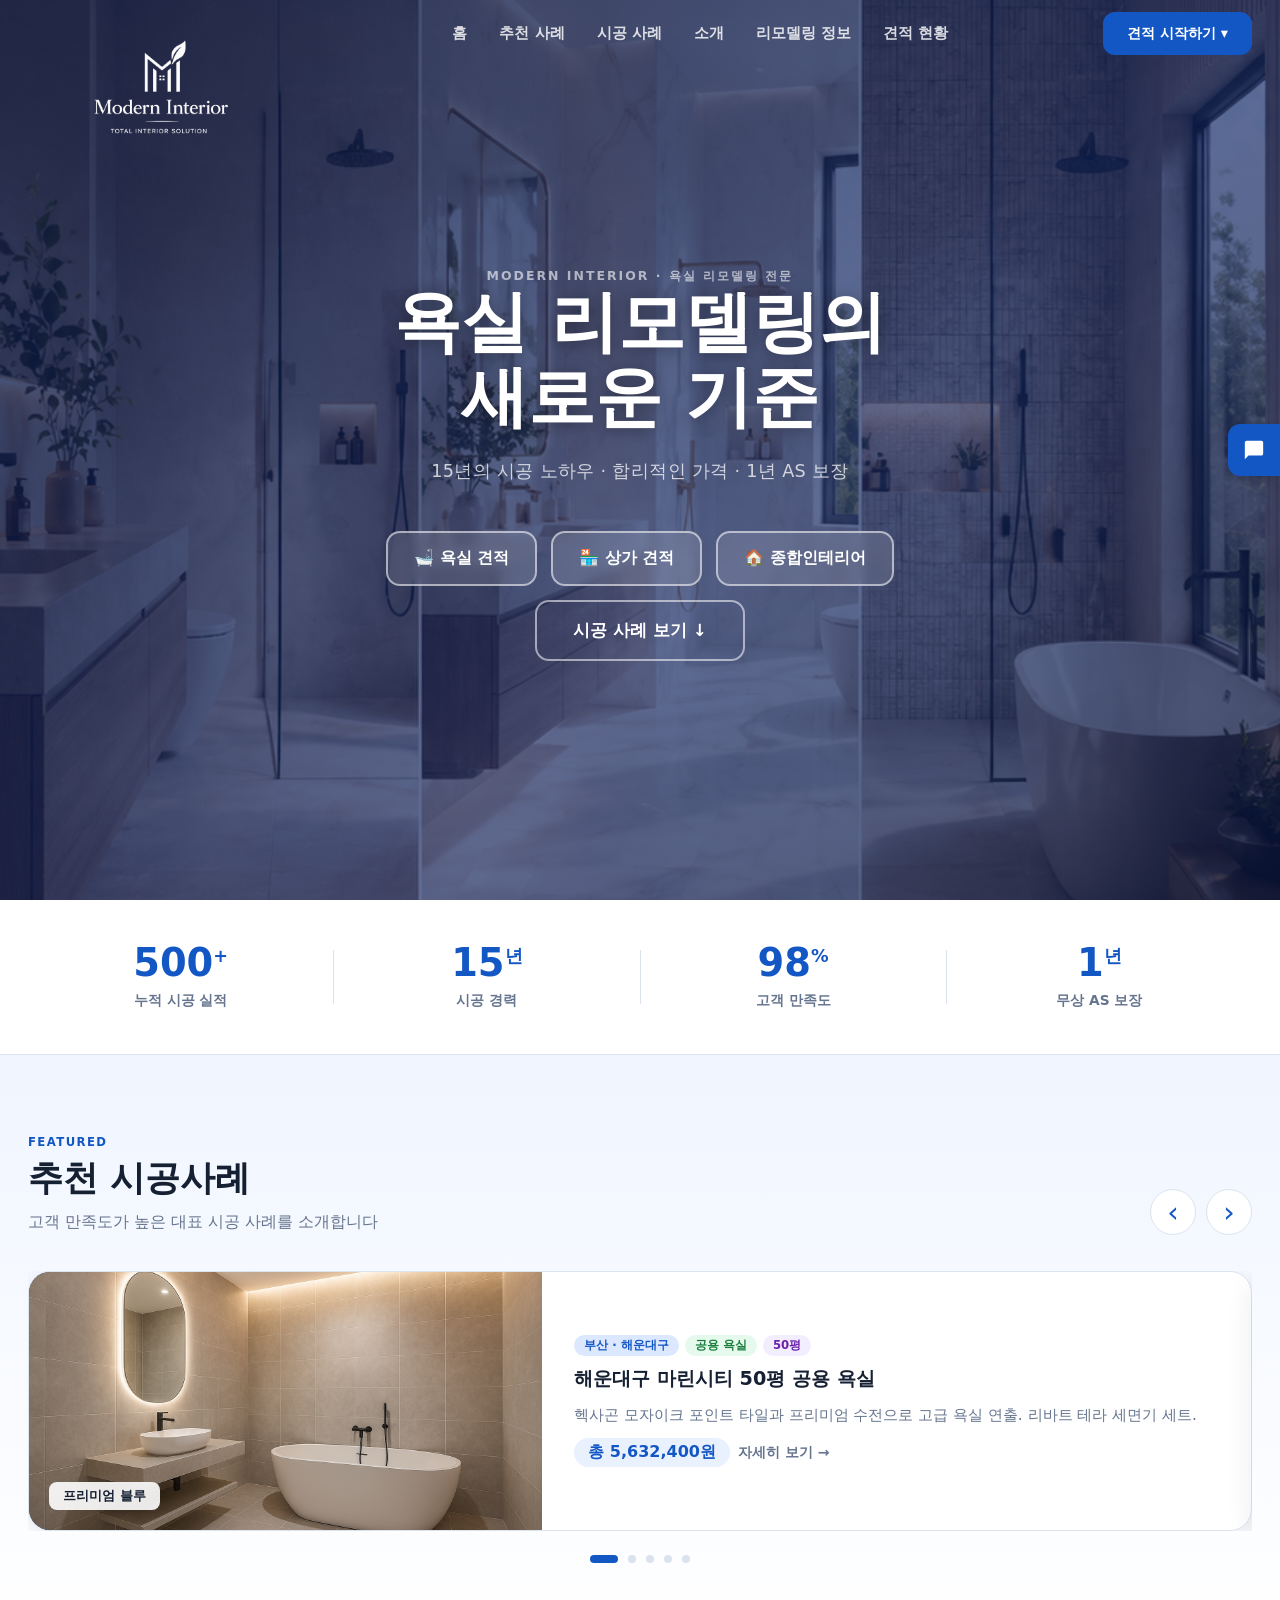
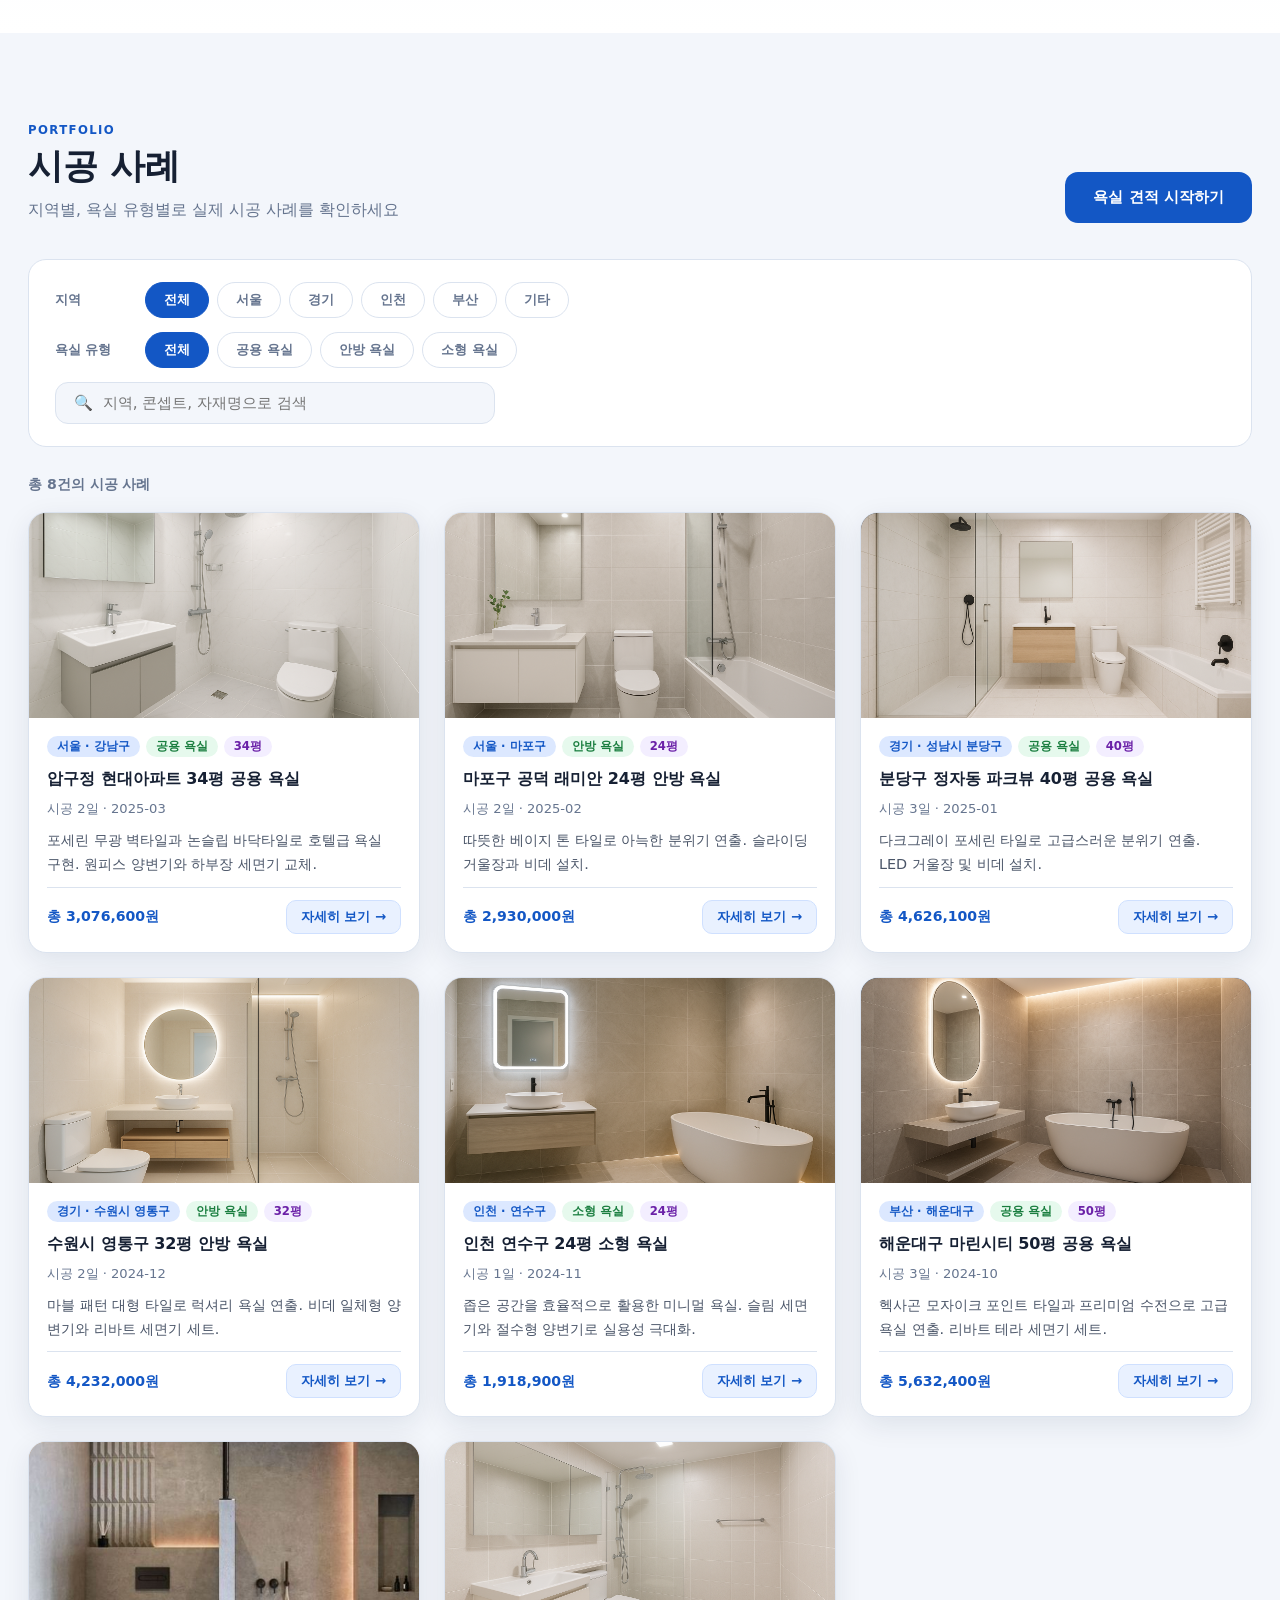
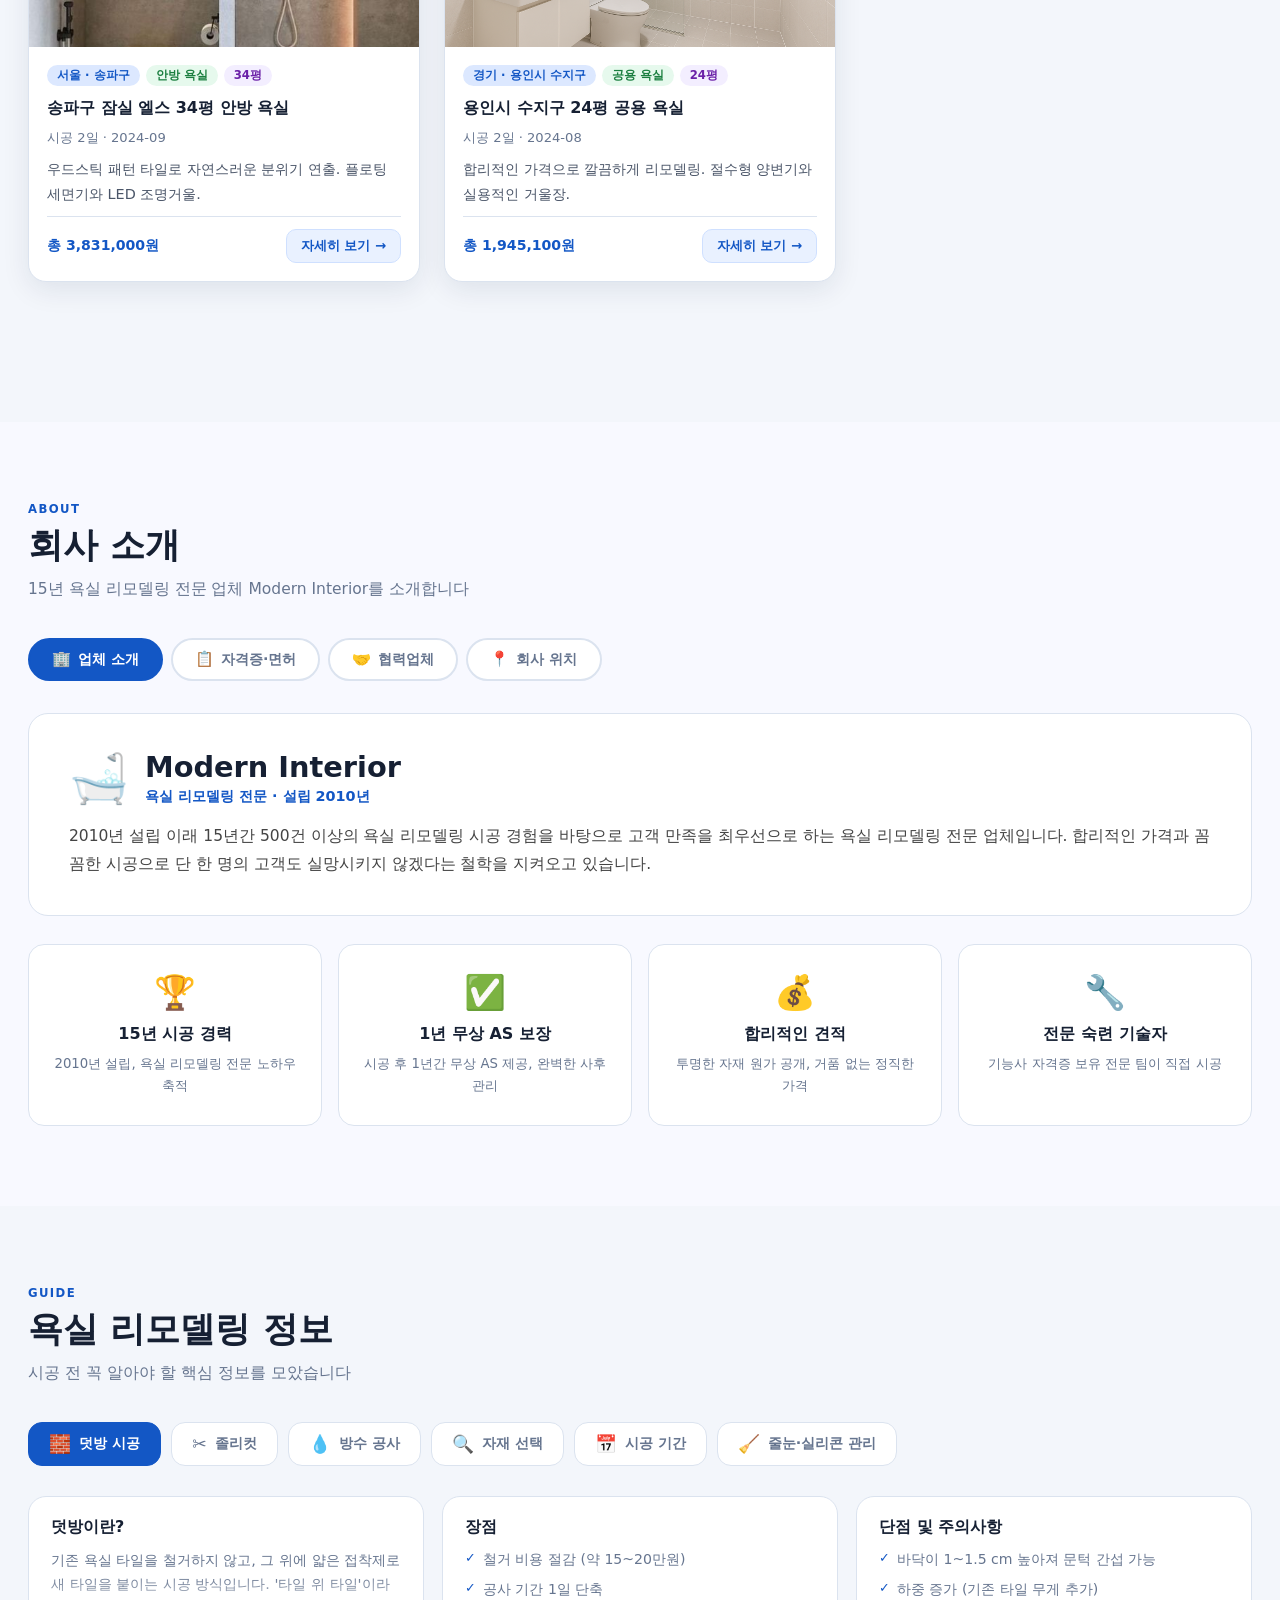
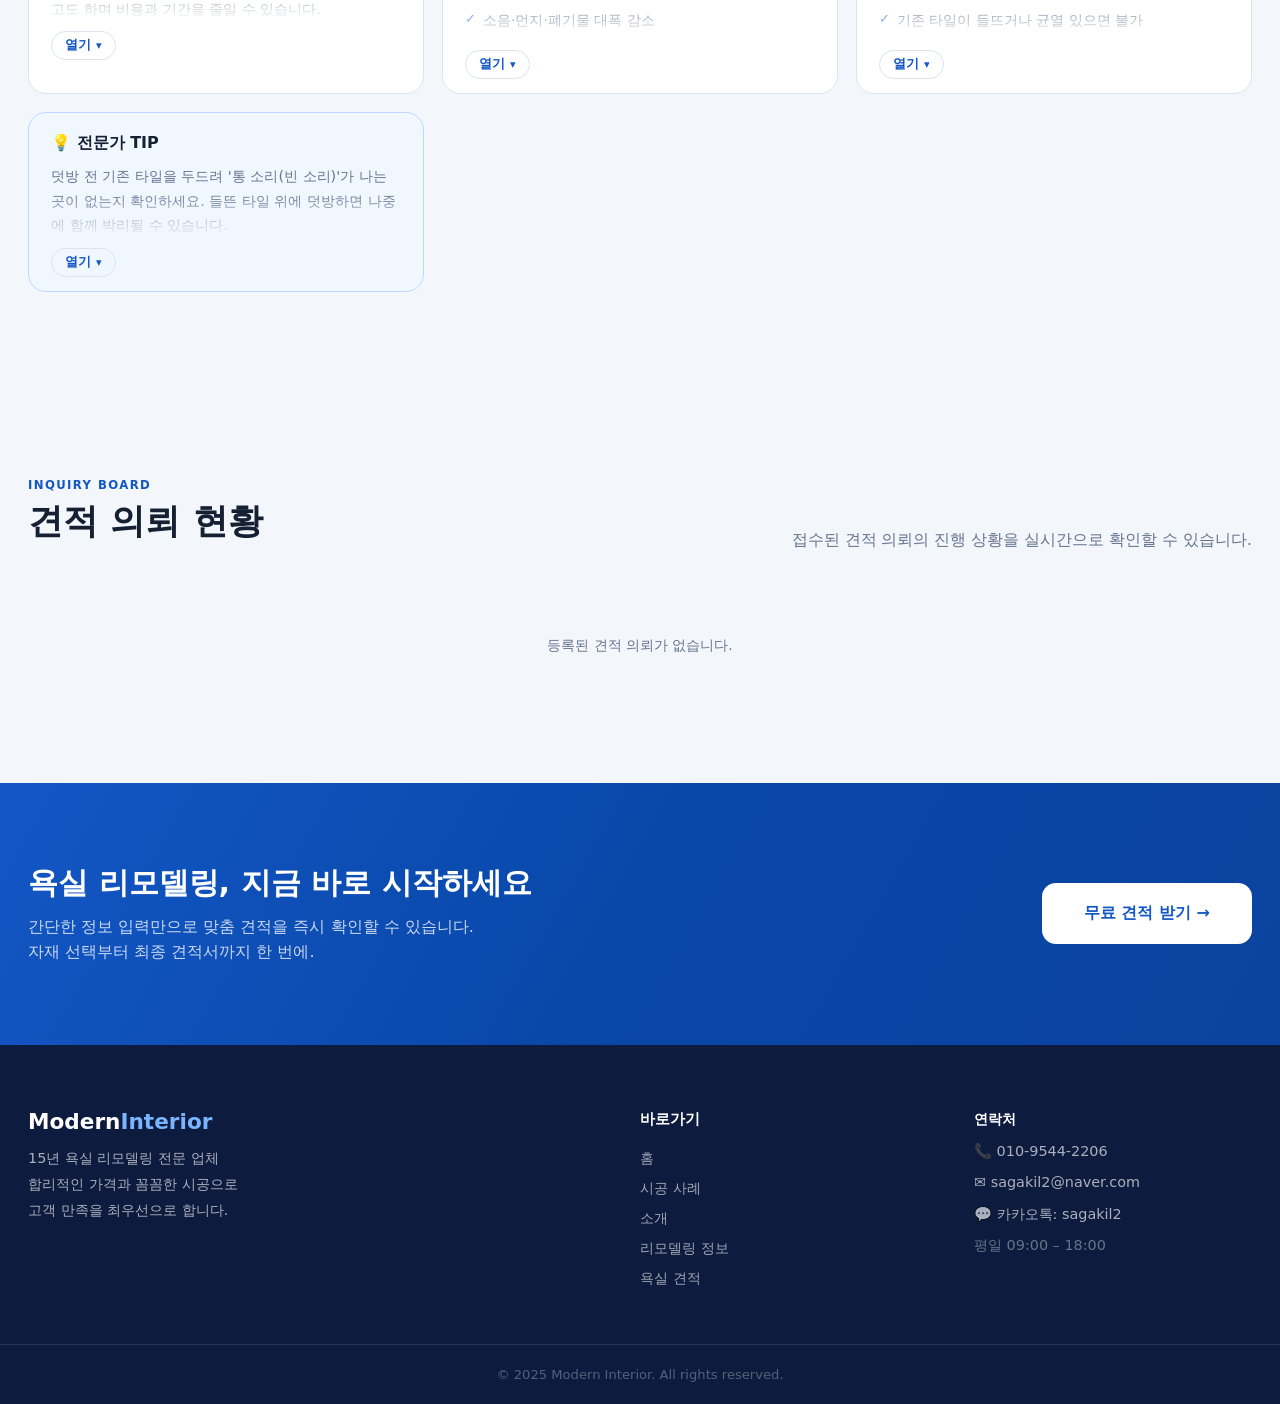
==== index.html @ f6fe32e6 "사례 사진 목록 추가, 자재비 보정" ====
<!doctype html>
<html lang="ko">
<head>
  <meta charset="UTF-8" />
  <meta name="viewport" content="width=device-width, initial-scale=1.0" />
  <title>모던인테리어 – 욕실 리모델링 전문</title>
  <link rel="icon" href="./icons/icon-192.png" />
  <link rel="stylesheet" href="./home.css" />
</head>
<body>

<!-- ═══════════════ NAV ═══════════════ -->
<nav class="nav" id="mainNav">
  <div class="nav-inner">
    <a class="nav-logo" href="./index.html">
      <img src="./images/modern/모던 인테리어 로고.png" alt="모던인테리어 로고" class="nav-logo-img" />
    </a>
    <ul class="nav-links">
      <li><a href="#home" class="nav-link">홈</a></li>
      <li><a href="#featured" class="nav-link">추천 사례</a></li>
      <li><a href="#cases" class="nav-link">시공 사례</a></li>
      <li><a href="#about" class="nav-link">소개</a></li>
      <li><a href="#info" class="nav-link">리모델링 정보</a></li>
      <li><a href="#inquiries" class="nav-link">견적 현황</a></li>
    </ul>
    <div class="nav-cta-wrap" id="navCtaWrap">
      <button class="nav-cta" id="navCtaBtn">견적 시작하기 ▾</button>
      <div class="nav-cta-menu">
        <a href="./bathroom.html" class="nav-cta-item">🛁 욕실 견적</a>
        <a href="./commercial.html" class="nav-cta-item">🏪 상가 견적</a>
        <a href="./interior.html" class="nav-cta-item">🏠 종합인테리어</a>
      </div>
    </div>
  </div>
</nav>

<!-- ═══════════════ HERO ═══════════════ -->
<section class="hero" id="home">
  <div class="hero-bg"></div>
  <div class="hero-overlay"></div>
  <div class="hero-content">
    <span class="hero-eyebrow">Modern Interior · 욕실 리모델링 전문</span>
    <h1 class="hero-title">욕실 리모델링의<br>새로운 기준</h1>
    <p class="hero-sub">15년의 시공 노하우 · 합리적인 가격 · 1년 AS 보장</p>
    <div class="hero-btns">
      <a href="./bathroom.html" class="hero-est-btn">🛁 욕실 견적</a>
      <a href="./commercial.html" class="hero-est-btn">🏪 상가 견적</a>
      <a href="./interior.html" class="hero-est-btn">🏠 종합인테리어</a>
    </div>
    <div class="hero-btns" style="margin-top:14px">
      <a href="#cases" class="hero-btn-ghost">시공 사례 보기 ↓</a>
    </div>
  </div>
</section>

<!-- ═══════════════ STATS ═══════════════ -->
<div class="stats-bar">
  <div class="stat">
    <span class="stat-num">500<sup>+</sup></span>
    <span class="stat-label">누적 시공 실적</span>
  </div>
  <div class="stat-divider"></div>
  <div class="stat">
    <span class="stat-num">15<sup>년</sup></span>
    <span class="stat-label">시공 경력</span>
  </div>
  <div class="stat-divider"></div>
  <div class="stat">
    <span class="stat-num">98<sup>%</sup></span>
    <span class="stat-label">고객 만족도</span>
  </div>
  <div class="stat-divider"></div>
  <div class="stat">
    <span class="stat-num">1<sup>년</sup></span>
    <span class="stat-label">무상 AS 보장</span>
  </div>
</div>

<!-- ═══════════════ FEATURED SLIDER ═══════════════ -->
<section class="featured-section" id="featured">
  <div class="container">
    <div class="sec-head">
      <div>
        <span class="eyebrow">FEATURED</span>
        <h2>추천 시공사례</h2>
        <p class="sec-sub">고객 만족도가 높은 대표 시공 사례를 소개합니다</p>
      </div>
      <div class="slider-nav-btns">
        <button class="slider-nav-btn" id="sliderPrev" aria-label="이전">&#8249;</button>
        <button class="slider-nav-btn" id="sliderNext" aria-label="다음">&#8250;</button>
      </div>
    </div>
    <div class="slider-outer">
      <div class="slider-track" id="sliderTrack"></div>
    </div>
    <div class="slider-dots" id="sliderDots"></div>
  </div>
</section>

<!-- ═══════════════ CASES ═══════════════ -->
<section class="cases-section" id="cases">
  <div class="container">
    <div class="sec-head">
      <div>
        <span class="eyebrow">PORTFOLIO</span>
        <h2>시공 사례</h2>
        <p class="sec-sub">지역별, 욕실 유형별로 실제 시공 사례를 확인하세요</p>
      </div>
      <a href="./bathroom.html" class="btn-primary">욕실 견적 시작하기</a>
    </div>

    <!-- 필터 -->
    <div class="filters-wrap">
      <div class="filter-row">
        <span class="filter-label">지역</span>
        <div class="filter-chips" id="regionFilter">
          <button class="fchip active" data-region="all">전체</button>
          <button class="fchip" data-region="서울">서울</button>
          <button class="fchip" data-region="경기">경기</button>
          <button class="fchip" data-region="인천">인천</button>
          <button class="fchip" data-region="부산">부산</button>
          <button class="fchip" data-region="기타">기타</button>
        </div>
      </div>
      <div class="filter-row">
        <span class="filter-label">욕실 유형</span>
        <div class="filter-chips" id="locationFilter">
          <button class="fchip active" data-location="all">전체</button>
          <button class="fchip" data-location="공용 욕실">공용 욕실</button>
          <button class="fchip" data-location="안방 욕실">안방 욕실</button>
          <button class="fchip" data-location="소형 욕실">소형 욕실</button>
        </div>
      </div>
      <div class="filter-row">
        <input type="search" class="filter-search" id="caseSearch"
          placeholder="🔍  지역, 콘셉트, 자재명으로 검색" />
      </div>
    </div>

    <p class="results-count" id="resultsCount"></p>
    <div class="cases-grid" id="casesGrid"></div>
    <div class="cases-paginator" id="casePaginator"></div>
    <div class="empty-state hidden" id="emptyState">
      <p>조건에 맞는 시공 사례가 없습니다.</p>
      <button class="btn-ghost" onclick="resetFilters()">필터 초기화</button>
    </div>
  </div>
</section>

<!-- ═══════════════ ABOUT ═══════════════ -->
<section class="about-section" id="about">
  <div class="container">
    <div class="sec-head">
      <div>
        <span class="eyebrow">ABOUT</span>
        <h2>회사 소개</h2>
        <p class="sec-sub">15년 욕실 리모델링 전문 업체 Modern Interior를 소개합니다</p>
      </div>
    </div>
    <div class="about-tab-nav" id="aboutTabNav"></div>
    <div class="about-tab-body" id="aboutTabBody"></div>
  </div>
</section>

<!-- ═══════════════ INFO ═══════════════ -->
<section class="info-section" id="info">
  <div class="container">
    <div class="sec-head">
      <div>
        <span class="eyebrow">GUIDE</span>
        <h2>욕실 리모델링 정보</h2>
        <p class="sec-sub">시공 전 꼭 알아야 할 핵심 정보를 모았습니다</p>
      </div>
    </div>
    <div class="info-tab-nav" id="infoTabNav"></div>
    <div class="info-tab-body" id="infoTabBody"></div>
  </div>
</section>

<!-- ═══════════════ 견적 의뢰 현황 게시판 ═══════════════ -->
<section class="inq-board-section" id="inquiries">
  <div class="container">
    <div class="sec-head">
      <div>
        <p class="eyebrow">INQUIRY BOARD</p>
        <h2>견적 의뢰 현황</h2>
      </div>
      <p class="sec-sub">접수된 견적 의뢰의 진행 상황을 실시간으로 확인할 수 있습니다.</p>
    </div>
    <div id="inqBoardWrap">
      <p class="inq-board-empty muted">등록된 견적 의뢰가 없습니다.</p>
    </div>
  </div>
</section>

<!-- ═══════════════ CTA ═══════════════ -->
<section class="cta-section">
  <div class="container cta-inner">
    <div>
      <h2>욕실 리모델링, 지금 바로 시작하세요</h2>
      <p>간단한 정보 입력만으로 맞춤 견적을 즉시 확인할 수 있습니다.<br>자재 선택부터 최종 견적서까지 한 번에.</p>
    </div>
    <a href="./bathroom.html" class="cta-btn">무료 견적 받기 →</a>
  </div>
</section>

<!-- ═══════════════ FOOTER ═══════════════ -->
<footer class="footer">
  <div class="container footer-inner">
    <div>
      <p class="footer-logo-text">Modern<em>Interior</em></p>
      <p class="footer-tagline">15년 욕실 리모델링 전문 업체<br>합리적인 가격과 꼼꼼한 시공으로<br>고객 만족을 최우선으로 합니다.</p>
    </div>
    <div class="footer-col">
      <p class="footer-col-title">바로가기</p>
      <ul>
        <li><a href="#home">홈</a></li>
        <li><a href="#cases">시공 사례</a></li>
        <li><a href="#about">소개</a></li>
        <li><a href="#info">리모델링 정보</a></li>
        <li><a href="./bathroom.html">욕실 견적</a></li>
      </ul>
    </div>
    <div class="footer-contact">
      <p class="footer-col-title">연락처</p>
      <p>📞 010-9544-2206</p>
      <p>✉️ sagakil2@naver.com</p>
      <p>💬 카카오톡: sagakil2</p>
      <p class="footer-hours">평일 09:00 – 18:00</p>
    </div>
  </div>
  <div class="footer-bottom">
    © 2025 Modern Interior. All rights reserved.
  </div>
</footer>

<!-- ═══════════════ CASE DETAIL MODAL ═══════════════ -->
<div class="modal-wrap hidden" id="caseModal" role="dialog" aria-modal="true" aria-labelledby="modalTitle">
  <div class="modal-backdrop" id="modalBackdrop"></div>
  <div class="modal-box">
    <div class="modal-header">
      <div>
        <h2 class="modal-title" id="modalTitle"></h2>
        <p class="modal-meta" id="modalMeta"></p>
      </div>
      <button class="modal-close-btn" id="modalClose" aria-label="닫기">✕</button>
    </div>
    <div class="modal-body" id="modalBody">
      <!-- JS로 채워집니다 -->
    </div>
    <div class="modal-footer">
      <button class="btn-ghost" id="modalCloseBtn">닫기</button>
      <button class="btn-primary" id="modalStartBtn">견적 시작하기 →</button>
    </div>
  </div>
</div>

<script src="./content-default-data.js"></script>
<script src="./cases-default-data.js"></script>
<script src="./cases-photos-data.js"></script>
<script src="./home.js"></script>
<script>
  // nav dropdown toggle (mobile click)
  const _navBtn = document.getElementById('navCtaBtn');
  const _navWrap = document.getElementById('navCtaWrap');
  _navBtn.addEventListener('click', e => {
    e.stopPropagation();
    _navWrap.classList.toggle('open');
  });
  document.addEventListener('click', () => _navWrap.classList.remove('open'));
</script>
</body>
</html>
---- home.css ----
/* home.css — 모던인테리어 홈페이지 스타일 */

:root {
  --brand: #1357c5;
  --brand2: #0c43a0;
  --brand-light: #e9f1ff;
  --text: #162033;
  --muted: #66758f;
  --line: #dbe3ef;
  --bg: #f3f6fb;
  --card: #fff;
  --radius: 18px;
  --shadow: 0 8px 28px rgba(14,30,66,.09);
  --nav-h: 66px;
}

*, *::before, *::after { box-sizing: border-box; margin: 0; padding: 0; }
html { scroll-behavior: smooth; }
body { font-family: Inter, system-ui, -apple-system, BlinkMacSystemFont, "Segoe UI", sans-serif;
       color: var(--text); background: var(--bg); }
a { text-decoration: none; color: inherit; }
button { cursor: pointer; font: inherit; border: none; background: none; }
img { max-width: 100%; display: block; }
.hidden { display: none !important; }

/* ── Container ── */
.container { max-width: 1280px; margin: 0 auto; padding: 0 28px; }

/* ── Eyebrow ── */
.eyebrow {
  font-size: .73rem; font-weight: 700; letter-spacing: .12em;
  color: var(--brand); text-transform: uppercase; display: block; margin-bottom: 6px;
}

/* ════════════════════════════════════════
   NAV
════════════════════════════════════════ */
.nav {
  position: fixed; top: 0; left: 0; right: 0; z-index: 100;
  height: var(--nav-h);
  overflow: visible;
  transition: background .3s, box-shadow .3s;
}
.nav.scrolled {
  background: rgba(255,255,255,.96);
  backdrop-filter: blur(14px);
  -webkit-backdrop-filter: blur(14px);
  box-shadow: 0 2px 20px rgba(14,30,66,.09);
}
.nav-inner {
  max-width: 1280px; margin: 0 auto; padding: 0 28px;
  height: 100%; display: flex; align-items: center; gap: 0;
}
.nav-logo {
  display: flex; align-items: flex-start;
  align-self: flex-start;
  flex-shrink: 0;
  padding-top: 6px;
}
.nav-logo-img {
  height: 180px; width: auto; display: block;
  filter: brightness(0) invert(1);
  transition: filter .3s;
}
.nav.scrolled .nav-logo-img {
  filter: none;
}

.nav-links {
  display: flex; list-style: none; gap: 32px;
  margin: 0 auto;
}
.nav-link {
  font-weight: 600; font-size: .95rem;
  color: rgba(255,255,255,.82); transition: color .2s;
}
.nav.scrolled .nav-link { color: var(--text); }
.nav-link:hover { color: #fff; }
.nav.scrolled .nav-link:hover { color: var(--brand); }

.nav-cta {
  flex-shrink: 0;
  padding: 10px 22px; border-radius: 12px;
  background: var(--brand); color: #fff !important;
  font-weight: 700; font-size: .9rem;
  border: 2px solid var(--brand);
  transition: background .2s, border-color .2s;
}
.nav-cta:hover { background: var(--brand2); border-color: var(--brand2); }
.nav.scrolled .nav-cta { background: var(--brand); }

/* Nav CTA dropdown */
.nav-cta-wrap { position: relative; flex-shrink: 0; }
.nav-cta-menu {
  display: none;
  position: absolute; top: calc(100% + 10px); right: 0;
  background: #fff; border-radius: 14px;
  box-shadow: 0 8px 32px rgba(14,30,66,.18);
  min-width: 210px; z-index: 200;
  border: 1px solid var(--line); overflow: hidden;
}
.nav-cta-wrap:hover .nav-cta-menu,
.nav-cta-wrap.open .nav-cta-menu { display: block; }
.nav-cta-item {
  display: flex; align-items: center; gap: 10px;
  padding: 13px 20px;
  font-size: .9rem; font-weight: 700; color: var(--text);
  transition: background .15s; text-decoration: none;
}
.nav-cta-item + .nav-cta-item { border-top: 1px solid var(--line); }
.nav-cta-item:hover { background: var(--brand-light); color: var(--brand); }

/* ════════════════════════════════════════
   HERO
════════════════════════════════════════ */
.hero {
  position: relative; min-height: 100vh;
  display: flex; align-items: center; justify-content: center;
  padding: calc(var(--nav-h) + 40px) 28px 80px;
}
.hero-bg {
  position: absolute; inset: 0;
  background: url('./images/modern/bg_title2.png') center/cover no-repeat;
}
.hero-overlay {
  position: absolute; inset: 0;
  background: linear-gradient(135deg, rgba(8,22,65,.80) 0%, rgba(12,35,100,.65) 60%, rgba(8,22,65,.72) 100%);
}
.hero-content {
  position: relative; z-index: 1;
  text-align: center; color: #fff;
  max-width: 760px; width: 100%;
}
.hero-eyebrow {
  font-size: .78rem; font-weight: 700; letter-spacing: .16em;
  color: rgba(255,255,255,.6); text-transform: uppercase; margin-bottom: 22px;
}
.hero-title {
  font-size: clamp(2.5rem, 5.5vw, 4.2rem); font-weight: 900;
  line-height: 1.12; margin-bottom: 22px;
  text-shadow: 0 2px 16px rgba(0,0,0,.35);
}
.hero-sub {
  font-size: 1.1rem; color: rgba(255,255,255,.75);
  margin-bottom: 44px; letter-spacing: .02em; line-height: 1.7;
}
.hero-btns { display: flex; gap: 14px; justify-content: center; flex-wrap: wrap; }
.hero-btn-primary {
  display: inline-flex; align-items: center;
  padding: 17px 36px; border-radius: 14px;
  background: var(--brand); color: #fff; font-weight: 700; font-size: 1.05rem;
  border: 2px solid var(--brand); transition: background .2s, transform .15s;
}
.hero-btn-primary:hover { background: var(--brand2); transform: translateY(-3px); }
/* Hero estimate type buttons */
.hero-est-btn {
  display: inline-flex; align-items: center;
  padding: 15px 26px; border-radius: 14px;
  background: rgba(255,255,255,.12);
  border: 2px solid rgba(255,255,255,.55); color: #fff;
  font-weight: 700; font-size: 1rem;
  backdrop-filter: blur(6px); -webkit-backdrop-filter: blur(6px);
  transition: background .2s, border-color .2s, transform .15s;
  gap: 8px;
}
.hero-est-btn:hover {
  background: var(--brand); border-color: var(--brand);
  transform: translateY(-3px);
}
.hero-btn-ghost {
  display: inline-flex; align-items: center;
  padding: 17px 36px; border-radius: 14px;
  border: 2px solid rgba(255,255,255,.55); color: #fff;
  font-weight: 700; font-size: 1.05rem;
  transition: border-color .2s, background .2s, transform .15s;
}
.hero-btn-ghost:hover { border-color: #fff; background: rgba(255,255,255,.1); transform: translateY(-3px); }

/* ════════════════════════════════════════
   STATS BAR
════════════════════════════════════════ */
.stats-bar {
  background: #fff; border-bottom: 1px solid var(--line);
  display: flex; align-items: center; justify-content: center;
  flex-wrap: wrap; padding: 32px 28px; gap: 0;
}
.stat { text-align: center; padding: 12px 52px; flex: 1; min-width: 140px; }
.stat-num {
  font-size: 2.4rem; font-weight: 900; color: var(--brand);
  line-height: 1; margin-bottom: 8px; display: block;
}
.stat-num sup { font-size: 1.1rem; font-weight: 700; vertical-align: super; }
.stat-label { font-size: .86rem; color: var(--muted); font-weight: 600; }
.stat-divider { width: 1px; height: 54px; background: var(--line); flex-shrink: 0; }

/* ════════════════════════════════════════
   FEATURED SLIDER
════════════════════════════════════════ */
.featured-section {
  padding: 80px 0 70px;
  background: linear-gradient(180deg, #f0f5ff 0%, #fff 100%);
}
.slider-nav-btns { display: flex; gap: 10px; align-items: center; }
.slider-nav-btn {
  width: 46px; height: 46px; border-radius: 50%;
  border: 1.5px solid var(--line); background: #fff;
  font-size: 1.8rem; line-height: 1; color: var(--brand);
  display: flex; align-items: center; justify-content: center;
  transition: background .2s, color .2s, border-color .2s;
  flex-shrink: 0;
}
.slider-nav-btn:hover { background: var(--brand); color: #fff; border-color: var(--brand); }
.slider-outer { overflow: hidden; }
.slider-track {
  display: flex;
  transition: transform .55s cubic-bezier(.4,0,.2,1);
  will-change: transform;
}
.slider-card {
  flex: 0 0 100%; min-width: 100%;
  display: flex; gap: 0;
  background: var(--card); border: 1px solid var(--line);
  border-radius: 22px; overflow: hidden;
  cursor: pointer; box-shadow: var(--shadow);
  transition: box-shadow .22s, transform .22s;
  min-height: 260px;
}
.slider-card:hover { box-shadow: 0 20px 52px rgba(14,30,66,.16); transform: translateY(-3px); }
.slider-thumb-area {
  flex: 0 0 42%; min-height: 240px;
  position: relative; overflow: hidden;
  display: flex; align-items: flex-end; padding: 20px;
}
.slider-thumb-area img.slider-photo {
  position: absolute; inset: 0; width: 100%; height: 100%; object-fit: cover;
}
.slider-concept-badge {
  position: relative; z-index: 1;
  background: rgba(255,255,255,.9); backdrop-filter: blur(6px);
  border-radius: 8px; padding: 5px 14px;
  font-size: .82rem; font-weight: 700; color: var(--text);
}
.slider-body {
  flex: 1; padding: 28px 32px;
  display: flex; flex-direction: column; justify-content: center; gap: 10px;
}
.slider-body h3 {
  font-size: 1.2rem; font-weight: 800; line-height: 1.4; margin: 0;
}
.slider-desc {
  font-size: .95rem; color: var(--muted); line-height: 1.6; margin: 0;
  overflow: hidden; display: -webkit-box; -webkit-line-clamp: 3; -webkit-box-orient: vertical;
}
.slider-info-row {
  display: flex; gap: 8px; flex-wrap: wrap; align-items: center;
}
.slider-total {
  font-size: 1rem; font-weight: 800; color: var(--brand);
  background: var(--brand-light); padding: 4px 14px; border-radius: 999px;
}
.slider-detail-link {
  font-size: .88rem; font-weight: 700; color: var(--muted);
  transition: color .2s;
}
.slider-card:hover .slider-detail-link { color: var(--brand); }
.slider-dots {
  display: flex; justify-content: center; gap: 10px; margin-top: 24px;
}
.slider-dot {
  width: 8px; height: 8px; border-radius: 999px;
  background: var(--line); border: none;
  transition: background .3s, width .3s;
  padding: 0;
}
.slider-dot.active { width: 28px; background: var(--brand); }
.slider-progress-bar {
  height: 3px; background: var(--line); border-radius: 2px; margin-top: 16px; overflow: hidden;
}
.slider-progress-fill {
  height: 100%; background: var(--brand); border-radius: 2px;
  transition: width 5s linear;
  width: 0%;
}

/* ════════════════════════════════════════
   INFO SECTION
════════════════════════════════════════ */
.info-section { padding: 80px 0 90px; background: var(--bg); }
.info-tab-nav {
  display: flex; gap: 10px; flex-wrap: wrap; margin-bottom: 30px;
}
.info-tab-btn {
  display: inline-flex; align-items: center; gap: 8px;
  padding: 11px 20px; border-radius: 14px;
  border: 1.5px solid var(--line); background: #fff;
  font: inherit; font-size: .9rem; font-weight: 700; color: var(--muted);
  cursor: pointer; transition: all .2s;
}
.info-tab-btn .itb-icon { font-size: 1.1rem; }
.info-tab-btn:hover { border-color: var(--brand); color: var(--brand); background: var(--brand-light); }
.info-tab-btn.active { background: var(--brand); color: #fff; border-color: var(--brand); }
.info-tab-panel { display: none; }
.info-tab-panel.active { display: grid; grid-template-columns: repeat(auto-fill, minmax(320px, 1fr)); gap: 18px; }
.info-card {
  background: var(--card); border: 1px solid var(--line);
  border-radius: var(--radius); padding: 20px 22px 14px;
  display: flex; flex-direction: column; gap: 10px;
}
.info-card.tip-card { background: #f0f7ff; border-color: #bdd7ff; }
.info-card-title {
  font-size: 1rem; font-weight: 800; color: var(--text); margin: 0;
  display: flex; align-items: center; gap: 8px;
}
.info-card-content {
  position: relative; overflow: hidden;
  max-height: 5.8em;
  transition: max-height .35s ease;
}
.info-card-content::after {
  content: ''; position: absolute; bottom: 0; left: 0; right: 0;
  height: 2.8em;
  background: linear-gradient(transparent, #fff);
  pointer-events: none; transition: opacity .25s;
}
.info-card.tip-card .info-card-content::after { background: linear-gradient(transparent, #f0f7ff); }
.info-card.open .info-card-content { max-height: 2000px; }
.info-card.open .info-card-content::after { opacity: 0; }
.info-card-toggle {
  display: inline-flex; align-items: center; gap: 5px;
  background: none; border: 1px solid var(--line); border-radius: 20px;
  padding: 5px 13px; cursor: pointer; align-self: flex-start;
  font-size: .8rem; font-weight: 700; color: var(--brand);
  transition: background .12s, border-color .12s;
}
.info-card-toggle:hover { background: var(--brand-light); border-color: var(--brand); }
.itoggle-arrow { font-size: .7rem; transition: transform .22s ease; line-height: 1; }
.info-card-body { font-size: .9rem; color: var(--muted); line-height: 1.7; margin: 0; }
.info-card-list { list-style: none; padding: 0; margin: 0; display: flex; flex-direction: column; gap: 8px; }
.info-card-list li {
  font-size: .88rem; color: var(--muted); line-height: 1.6;
  padding-left: 18px; position: relative;
}
.info-card-list li::before {
  content: '✓'; position: absolute; left: 0;
  color: var(--brand); font-weight: 700; font-size: .8rem;
}
.info-compare { display: grid; grid-template-columns: 1fr 1fr; gap: 12px; }
.info-compare-box { background: #f8fbff; border: 1px solid var(--line); border-radius: 10px; padding: 12px 14px; }
.info-compare-box.alt { background: #fff8ee; border-color: #fde8b4; }
.info-compare-label { font-size: .78rem; font-weight: 800; color: var(--brand); margin-bottom: 6px; }
.info-compare-box.alt .info-compare-label { color: #92400e; }
.info-compare-row { font-size: .82rem; color: var(--muted); line-height: 1.6; }

/* ════════════════════════════════════════
   SECTION COMMON
════════════════════════════════════════ */
.cases-section { padding: 90px 0 100px; }
.sec-head {
  display: flex; justify-content: space-between; align-items: flex-end;
  gap: 24px; margin-bottom: 36px; flex-wrap: wrap;
}
.sec-head h2 { font-size: 2.2rem; font-weight: 900; margin: 6px 0 8px; }
.sec-sub { font-size: .97rem; color: var(--muted); line-height: 1.6; }

/* Buttons */
.btn-primary {
  display: inline-flex; align-items: center;
  padding: 13px 26px; border-radius: 13px;
  background: var(--brand); color: #fff; font-weight: 700; font-size: .95rem;
  border: 2px solid var(--brand); transition: background .2s;
  white-space: nowrap; flex-shrink: 0;
}
.btn-primary:hover { background: var(--brand2); border-color: var(--brand2); }
.btn-ghost {
  display: inline-flex; align-items: center;
  padding: 12px 24px; border-radius: 13px;
  border: 2px solid var(--line); background: #fff;
  color: var(--text); font-weight: 700; font-size: .93rem;
  transition: border-color .2s, color .2s;
}
.btn-ghost:hover { border-color: var(--brand); color: var(--brand); }

/* ════════════════════════════════════════
   FILTERS
════════════════════════════════════════ */
.filters-wrap {
  background: #fff; border: 1px solid var(--line);
  border-radius: var(--radius); padding: 22px 26px;
  margin-bottom: 28px; display: flex; flex-direction: column; gap: 14px;
}
.filter-row { display: flex; align-items: center; gap: 14px; flex-wrap: wrap; }
.filter-label { font-size: .8rem; font-weight: 700; color: var(--muted); min-width: 76px; flex-shrink: 0; }
.filter-chips { display: flex; gap: 8px; flex-wrap: wrap; }
.fchip {
  padding: 8px 18px; border-radius: 999px;
  border: 1px solid var(--line); background: #fff; color: var(--muted);
  font-weight: 700; font-size: .84rem; transition: all .15s;
}
.fchip:hover { border-color: var(--brand); color: var(--brand); }
.fchip.active { background: var(--brand); color: #fff; border-color: var(--brand); }
.filter-search {
  flex: 1; min-width: 200px; max-width: 440px;
  padding: 11px 18px; border: 1px solid var(--line); border-radius: 13px;
  font: inherit; font-size: .95rem; color: var(--text); background: var(--bg);
  transition: border-color .2s;
}
.filter-search:focus { outline: none; border-color: var(--brand); background: #fff; }

.results-count { font-size: .88rem; color: var(--muted); font-weight: 600; margin-bottom: 18px; }

/* ════════════════════════════════════════
   CASES GRID
════════════════════════════════════════ */
.cases-grid {
  display: grid;
  grid-template-columns: repeat(3, 1fr);
  gap: 24px;
}

/* ── 페이지네이터 ── */
.cases-paginator {
  display: flex; justify-content: center; align-items: center; gap: 6px;
  margin-top: 40px; flex-wrap: wrap;
}
.page-btn {
  min-width: 42px; height: 42px; border-radius: 12px;
  font-size: .9rem; font-weight: 700;
  border: 2px solid var(--line); background: #fff; color: var(--text);
  cursor: pointer; transition: all .15s; padding: 0 8px;
}
.page-btn:hover:not(:disabled) { border-color: var(--brand); color: var(--brand); }
.page-btn.active { background: var(--brand); color: #fff; border-color: var(--brand); }
.page-btn:disabled { opacity: .35; cursor: default; }
.page-btn.page-prev, .page-btn.page-next { font-size: 1.2rem; min-width: 42px; }

/* ════════════════════════════════════════
   CASE CARD
════════════════════════════════════════ */
.case-card {
  background: var(--card); border: 1px solid var(--line);
  border-radius: var(--radius); overflow: hidden; cursor: pointer;
  transition: transform .22s, box-shadow .22s;
  box-shadow: var(--shadow);
  display: flex; flex-direction: column;
}
.case-card:hover { transform: translateY(-5px); box-shadow: 0 20px 48px rgba(14,30,66,.15); }
.case-card:focus-visible { outline: 3px solid var(--brand); outline-offset: 2px; }

.case-thumb {
  height: 205px; overflow: hidden; position: relative;
  display: flex; align-items: center; justify-content: center;
}
.thumb-img { position: absolute; inset: 0; width: 100%; height: 100%; object-fit: cover; }
.thumb-placeholder { text-align: center; color: rgba(255,255,255,.9); z-index: 1; }
.thumb-icon { font-size: 3rem; display: block; margin-bottom: 10px; }
.thumb-concept {
  font-size: .88rem; font-weight: 700; letter-spacing: .06em;
  background: rgba(0,0,0,.28); padding: 5px 14px; border-radius: 20px; display: inline-block;
}

.case-body { padding: 18px; display: flex; flex-direction: column; gap: 10px; flex: 1; }
.case-chips { display: flex; gap: 6px; flex-wrap: wrap; }
.chip { font-size: .73rem; font-weight: 700; padding: 3px 10px; border-radius: 20px; }
.chip-region { background: #dce8ff; color: var(--brand); }
.chip-loc { background: #e6f9ed; color: #1a7e3f; }
.chip-size { background: #f3eeff; color: #6b21a8; }

.case-title { font-size: 1rem; font-weight: 800; line-height: 1.45; }
.case-meta { font-size: .82rem; color: var(--muted); }
.case-desc {
  font-size: .9rem; color: #4a5568; line-height: 1.68;
  display: -webkit-box; -webkit-line-clamp: 2; -webkit-box-orient: vertical; overflow: hidden;
}
.case-footer {
  margin-top: auto; padding-top: 12px; border-top: 1px solid var(--line);
  display: flex; justify-content: space-between; align-items: center; gap: 8px;
}
.case-total { font-size: .88rem; color: var(--brand); font-weight: 700; }
.btn-detail {
  font-size: .83rem; font-weight: 700; color: var(--brand);
  background: var(--brand-light); border: 1px solid #cfe0ff;
  padding: 7px 14px; border-radius: 10px; cursor: pointer;
  transition: background .15s; flex-shrink: 0;
}
.btn-detail:hover { background: #d6e8ff; }

/* Empty State */
.empty-state {
  text-align: center; padding: 70px 24px;
  display: flex; flex-direction: column; align-items: center; gap: 18px;
  color: var(--muted);
}
.empty-state p { font-size: 1rem; font-weight: 600; }

/* ════════════════════════════════════════
   CTA SECTION
════════════════════════════════════════ */
.cta-section {
  background: linear-gradient(120deg, var(--brand) 0%, #0947a8 50%, var(--brand2) 100%);
  padding: 80px 0;
}
.cta-inner {
  display: flex; justify-content: space-between; align-items: center;
  gap: 36px; flex-wrap: wrap;
}
.cta-inner h2 { font-size: 1.9rem; font-weight: 900; color: #fff; margin-bottom: 10px; }
.cta-inner p { color: rgba(255,255,255,.78); font-size: 1rem; line-height: 1.6; }
.cta-btn {
  display: inline-flex; align-items: center;
  padding: 18px 40px; border-radius: 14px;
  background: #fff; color: var(--brand); font-weight: 800; font-size: 1rem;
  border: 2px solid #fff; white-space: nowrap;
  transition: transform .15s, box-shadow .15s;
}
.cta-btn:hover { transform: translateY(-2px); box-shadow: 0 8px 24px rgba(0,0,0,.2); }

/* ════════════════════════════════════════
   FOOTER
════════════════════════════════════════ */
.footer { background: #0d1b3e; color: rgba(255,255,255,.65); padding: 64px 0 0; }
.footer-inner {
  display: grid; grid-template-columns: 2fr 1fr 1fr;
  gap: 56px; padding-bottom: 56px;
}
.footer-logo-text { font-size: 1.35rem; font-weight: 900; color: #fff; margin-bottom: 12px; }
.footer-logo-text em { font-style: normal; color: #7ab4ff; }
.footer-tagline { font-size: .9rem; line-height: 1.8; }
.footer-col-title { color: #fff; font-weight: 700; margin-bottom: 18px; font-size: .95rem; }
.footer-col ul { list-style: none; display: flex; flex-direction: column; gap: 10px; }
.footer-col a { color: rgba(255,255,255,.6); font-size: .9rem; transition: color .2s; }
.footer-col a:hover { color: #fff; }
.footer-contact p { font-size: .9rem; margin-bottom: 10px; line-height: 1.5; }
.footer-hours { font-size: .82rem; color: rgba(255,255,255,.38); margin-top: 4px; }
.footer-bottom {
  border-top: 1px solid rgba(255,255,255,.1);
  padding: 22px 28px; text-align: center;
  font-size: .82rem; color: rgba(255,255,255,.3);
}

/* ════════════════════════════════════════
   MODAL
════════════════════════════════════════ */
.modal-wrap {
  position: fixed; inset: 0; z-index: 200;
  display: flex; align-items: center; justify-content: center; padding: 20px;
}
.modal-backdrop {
  position: absolute; inset: 0;
  background: rgba(8,18,55,.6); backdrop-filter: blur(5px); -webkit-backdrop-filter: blur(5px);
}
.modal-box {
  position: relative; z-index: 1;
  background: #fff; border-radius: 22px;
  box-shadow: 0 36px 96px rgba(8,18,55,.28);
  width: 100%; max-width: 980px; max-height: 92vh;
  display: flex; flex-direction: column; overflow: hidden;
}
.modal-header {
  display: flex; justify-content: space-between; align-items: flex-start; gap: 16px;
  padding: 24px 30px 18px; border-bottom: 1px solid var(--line); flex-shrink: 0;
}
.modal-title { font-size: 1.28rem; font-weight: 900; }
.modal-meta { font-size: .85rem; color: var(--muted); margin-top: 5px; }
.modal-close-btn { font-size: 1.5rem; color: var(--muted); padding: 0 4px; line-height: 1; flex-shrink: 0; }
.modal-close-btn:hover { color: var(--text); }
.modal-body { overflow-y: auto; padding: 26px 30px; flex: 1; display: flex; flex-direction: column; gap: 26px; }
.modal-footer {
  padding: 16px 30px; border-top: 1px solid var(--line);
  display: flex; justify-content: flex-end; gap: 10px; flex-shrink: 0;
}

/* Gallery */
.gallery-placeholder {
  display: grid;
  grid-template-columns: 1fr 1fr 1fr;
  grid-template-rows: 150px 200px;
  gap: 8px;
}
.photo-slot {
  background: linear-gradient(135deg, #eef4ff, #d6e8ff);
  border-radius: 13px; display: flex; align-items: center; justify-content: center;
  border: 2px dashed #a8c8ff;
}
.photo-slot-wide { grid-column: 1 / -1; }
.photo-slot-text { font-size: .82rem; color: var(--muted); text-align: center; font-weight: 600; line-height: 1.6; }
.photo-slot-text small { font-weight: 400; display: block; margin-top: 2px; }
/* ── Gallery Carousel ── */
.gallery-carousel { display: flex; flex-direction: column; gap: 10px; user-select: none; }
.gallery-main {
  position: relative; width: 100%; height: 400px;
  border-radius: 14px; overflow: hidden; background: #0d1117;
  display: flex; align-items: center; justify-content: center;
}
.gallery-main-img {
  width: 100%; height: 100%; object-fit: contain;
  display: block; transition: opacity .18s;
}
.gallery-arrow {
  position: absolute; top: 50%; transform: translateY(-50%);
  width: 46px; height: 46px; border-radius: 50%;
  background: rgba(0,0,0,.48); color: #fff; border: none;
  font-size: 1.6rem; line-height: 1; cursor: pointer;
  display: flex; align-items: center; justify-content: center;
  transition: background .15s, opacity .2s; z-index: 2;
}
.gallery-arrow:hover { background: rgba(0,0,0,.75); }
.gallery-arrow:disabled { opacity: .22; pointer-events: none; }
.gallery-prev { left: 12px; }
.gallery-next { right: 12px; }
.gallery-counter {
  position: absolute; bottom: 10px; right: 14px;
  background: rgba(0,0,0,.52); color: #fff;
  font-size: .76rem; font-weight: 700;
  padding: 3px 11px; border-radius: 20px;
  pointer-events: none;
}
.gallery-no-photo {
  display: flex; align-items: center; justify-content: center;
  font-size: .9rem; color: #556; flex-direction: column; gap: 8px;
}
.gallery-thumbs {
  display: flex; gap: 7px;
  overflow-x: auto; padding-bottom: 2px;
  scrollbar-width: thin; scrollbar-color: var(--line) transparent;
}
.gallery-thumbs::-webkit-scrollbar { height: 4px; }
.gallery-thumbs::-webkit-scrollbar-thumb { background: var(--line); border-radius: 4px; }
.gallery-thumb {
  width: 68px; height: 68px; flex-shrink: 0;
  object-fit: cover; border-radius: 9px;
  border: 2px solid transparent; cursor: pointer;
  opacity: .55; transition: opacity .15s, border-color .15s;
}
.gallery-thumb.active { border-color: var(--brand); opacity: 1; }
.gallery-thumb:hover { opacity: .85; }

/* Modal content grid */
.modal-grid { display: grid; grid-template-columns: 1fr 1fr; gap: 24px; }
.modal-col {}
.modal-sec-title {
  font-size: .95rem; font-weight: 800; margin-bottom: 12px;
  padding-bottom: 8px; border-bottom: 2px solid var(--brand);
  color: var(--brand);
}
.modal-desc { font-size: .91rem; line-height: 1.75; color: #444; margin-top: 14px; }
.modal-tags { margin-top: 12px; }
.tag { display: inline-block; font-size: .74rem; font-weight: 700; padding: 4px 10px; border-radius: 20px; background: var(--brand-light); color: var(--brand); margin: 3px; }
.modal-mat { }
.muted { color: var(--muted); font-size: .86rem; }
.tr { text-align: right; }

/* Tables */
.info-table, .est-table {
  width: 100%; border-collapse: collapse; font-size: .9rem;
}
.info-table th, .info-table td,
.est-table th, .est-table td {
  border-bottom: 1px solid #eef2fa; padding: 10px 8px; text-align: left; vertical-align: top;
}
.info-table th { width: 90px; color: var(--muted); font-weight: 600; background: #fafbff; white-space: nowrap; }
.est-table th { background: #f6f9ff; font-size: .82rem; color: var(--muted); font-weight: 700; }
.est-table tfoot td { font-weight: 700; background: #eef4ff; padding: 12px 8px; border-top: 2px solid var(--line); }
.mat-table { margin-top: 0; }

/* ════════════════════════════════════════
   ABOUT SECTION
════════════════════════════════════════ */
.about-section { padding: 80px 0; background: #f8f9ff; }

.about-tab-nav {
  display: flex; gap: 8px; flex-wrap: wrap;
  margin-bottom: 32px;
}
.about-tab-btn {
  display: flex; align-items: center; gap: 7px;
  padding: 10px 22px; border-radius: 30px;
  font-size: .9rem; font-weight: 600;
  border: 2px solid var(--line);
  color: var(--muted); background: #fff;
  cursor: pointer; transition: all .2s;
}
.about-tab-btn .atb-icon { font-size: 1.05em; }
.about-tab-btn.active { background: var(--brand); color: #fff; border-color: var(--brand); }
.about-tab-btn:hover:not(.active) { border-color: var(--brand); color: var(--brand); }

.about-tab-panel { display: none; }
.about-tab-panel.active { display: block; }

/* Overview panel */
.overview-intro {
  background: #fff; border-radius: 20px;
  padding: 36px 40px; margin-bottom: 28px;
  border: 1px solid var(--line);
}
.about-photo-grid {
  display: flex;
  gap: 12px;
  overflow-x: auto;
  padding-bottom: 10px;
  margin-bottom: 20px;
  scroll-snap-type: x mandatory;
  -webkit-overflow-scrolling: touch;
}
.about-photo-grid::-webkit-scrollbar { height: 4px; }
.about-photo-grid::-webkit-scrollbar-thumb { background: rgba(0,0,0,.2); border-radius: 4px; }
.about-photo-thumb {
  flex-shrink: 0;
  width: 360px; height: 240px; object-fit: cover;
  border-radius: 12px; box-shadow: 0 3px 12px rgba(0,0,0,.12);
  scroll-snap-align: start;
  cursor: pointer;
  transition: transform .2s, box-shadow .2s;
}
.about-photo-thumb:hover { transform: scale(1.02); box-shadow: 0 6px 22px rgba(0,0,0,.2); }

/* 소셜 플로팅 버튼 */
.social-float {
  position: fixed; right: 0; top: 50%; transform: translateY(-50%);
  z-index: 500; display: flex; flex-direction: column; gap: 6px;
}
.social-float-btn {
  display: flex; align-items: center; gap: 0;
  width: 52px; height: 52px;
  border-radius: 12px 0 0 12px;
  color: #fff; text-decoration: none;
  overflow: hidden;
  transition: width .25s ease, box-shadow .2s;
  box-shadow: -2px 2px 10px rgba(0,0,0,.18);
  position: relative;
}
.social-float-btn:hover {
  width: 136px;
  box-shadow: -4px 4px 18px rgba(0,0,0,.28);
}
.social-float-btn svg { flex-shrink: 0; margin-left: 15px; }
.sfb-label {
  white-space: nowrap; font-size: .82rem; font-weight: 700;
  margin-left: 10px; opacity: 0;
  transition: opacity .15s .1s;
}
.social-float-btn:hover .sfb-label { opacity: 1; }
.sfb-blog      { background: #03C75A; }
.sfb-instagram { background: linear-gradient(135deg,#f09433,#e6683c,#dc2743,#cc2366,#bc1888); }
.sfb-youtube   { background: #FF0000; }
.sfb-divider   { height: 1px; background: rgba(255,255,255,.2); margin: 2px 8px; }
.sfb-chat      { background: var(--brand); }
.sfb-chat.sfb-chat-open { background: #0f2044; }

/* 채팅 창 */
.chat-win {
  position: fixed; right: 60px; bottom: 24px; z-index: 600;
  width: 320px; height: 460px;
  background: #fff; border-radius: 18px;
  box-shadow: 0 12px 48px rgba(14,30,66,.28);
  display: flex; flex-direction: column; overflow: hidden;
  transition: opacity .2s, transform .2s;
}
.chat-win.hidden { display: none !important; }
.chat-win-head {
  background: linear-gradient(135deg, var(--brand), #0f2044);
  padding: 14px 16px;
  display: flex; justify-content: space-between; align-items: center;
  flex-shrink: 0;
}
.chat-win-x {
  background: rgba(255,255,255,.15); border: none; color: #fff;
  width: 28px; height: 28px; border-radius: 50%; cursor: pointer;
  font-size: .9rem; display: flex; align-items: center; justify-content: center;
  transition: background .2s;
}
.chat-win-x:hover { background: rgba(255,255,255,.3); }
.chat-win-msgs {
  flex: 1; overflow-y: auto; padding: 14px 12px;
  display: flex; flex-direction: column; gap: 10px;
  background: #f4f7fb;
}
.chat-win-msgs::-webkit-scrollbar { width: 4px; }
.chat-win-msgs::-webkit-scrollbar-thumb { background: #ccc; border-radius: 4px; }
.chat-row { display: flex; gap: 8px; align-items: flex-end; }
.chat-row-a { justify-content: flex-start; }
.chat-row-u { justify-content: flex-end; }
.chat-av { font-size: 1.3rem; flex-shrink: 0; margin-bottom: 2px; }
.chat-bub {
  max-width: 210px; padding: 9px 12px;
  border-radius: 14px; font-size: .86rem; line-height: 1.55;
  word-break: break-word;
}
.chat-bub-a { background: #fff; color: #222; border-bottom-left-radius: 4px; box-shadow: 0 1px 4px rgba(0,0,0,.08); }
.chat-bub-u { background: var(--brand); color: #fff; border-bottom-right-radius: 4px; }
.chat-ts { display: block; font-size: .7rem; color: #aaa; margin-top: 3px; text-align: right; }
.chat-row-a .chat-ts { text-align: left; }
.chat-win-foot {
  display: flex; align-items: flex-end; gap: 8px;
  padding: 10px 12px; border-top: 1px solid #edf2f8;
  background: #fff; flex-shrink: 0;
}
.chat-win-input {
  flex: 1; resize: none; border: 1px solid #dde4ef; border-radius: 12px;
  padding: 8px 12px; font: inherit; font-size: .86rem;
  line-height: 1.5; max-height: 80px; overflow-y: auto;
  outline: none; color: var(--text);
}
.chat-win-input:focus { border-color: var(--brand); }
.chat-win-send {
  width: 38px; height: 38px; border-radius: 50%; border: none;
  background: var(--brand); color: #fff; cursor: pointer; flex-shrink: 0;
  display: flex; align-items: center; justify-content: center;
  transition: background .2s; padding: 0;
}
.chat-win-send:hover { background: var(--brand2); }

@media (max-width: 600px) {
  .chat-win { right: 8px; bottom: 8px; width: calc(100vw - 16px); height: 400px; }
}
@media (max-width: 600px) {
  .social-float { gap: 4px; }
  .social-float-btn { width: 44px; height: 44px; border-radius: 10px 0 0 10px; }
  .social-float-btn svg { width: 18px; height: 18px; margin-left: 13px; }
  .social-float-btn:hover { width: 120px; }
}

/* 라이트박스 */
.about-lb {
  position: fixed; inset: 0; z-index: 3000;
  background: rgba(0,0,0,.94);
  display: flex; align-items: center; justify-content: center;
  padding: 20px;
}
.about-lb.hidden { display: none !important; }
.about-lb-img {
  max-width: 100%; max-height: 88vh;
  object-fit: contain; border-radius: 6px;
  display: block;
}
.about-lb-close {
  position: fixed; top: 18px; right: 22px;
  background: rgba(255,255,255,.15); border: none;
  color: #fff; font-size: 1.6rem; width: 44px; height: 44px;
  border-radius: 50%; cursor: pointer;
  display: flex; align-items: center; justify-content: center;
  transition: background .2s;
}
.about-lb-close:hover { background: rgba(255,255,255,.3); }
.about-lb-arrow {
  position: fixed; top: 50%; transform: translateY(-50%);
  background: rgba(255,255,255,.15); border: none;
  color: #fff; font-size: 2.2rem; width: 54px; height: 54px;
  border-radius: 50%; cursor: pointer;
  display: flex; align-items: center; justify-content: center;
  transition: background .2s;
}
.about-lb-arrow:hover { background: rgba(255,255,255,.3); }
.about-lb-arrow.hidden { display: none !important; }
.about-lb-prev { left: 16px; }
.about-lb-next { right: 16px; }
.about-lb-counter {
  position: fixed; bottom: 22px; left: 50%; transform: translateX(-50%);
  color: rgba(255,255,255,.85); font-size: .9rem;
  background: rgba(0,0,0,.45); padding: 5px 18px; border-radius: 20px;
}
@media (max-width: 600px) {
  .about-photo-thumb { width: 260px; height: 180px; }
  .about-lb-arrow { width: 40px; height: 40px; font-size: 1.6rem; }
  .about-lb-prev { left: 8px; }
  .about-lb-next { right: 8px; }
}
.overview-logo-block {
  display: flex; align-items: center; gap: 16px; margin-bottom: 16px;
}
.overview-logo-icon { font-size: 3rem; line-height: 1; }
.overview-name { font-size: 1.8rem; font-weight: 900; }
.overview-specialty { font-size: .9rem; color: var(--brand); font-weight: 700; margin-top: 3px; }
.overview-desc { font-size: .97rem; line-height: 1.85; color: #444; }

.overview-features {
  display: grid; grid-template-columns: repeat(4, 1fr); gap: 16px;
}
.feature-card {
  background: #fff; border-radius: 16px;
  padding: 28px 20px; text-align: center;
  border: 1px solid var(--line);
  transition: box-shadow .2s, transform .2s;
}
.feature-card:hover { box-shadow: 0 6px 24px rgba(0,80,200,.1); transform: translateY(-3px); }
.feature-icon { font-size: 2.1rem; display: block; margin-bottom: 12px; }
.feature-title { font-size: 1rem; font-weight: 800; margin-bottom: 8px; }
.feature-desc { font-size: .83rem; color: var(--muted); line-height: 1.65; }

/* Teams section */
.teams-section { margin-top: 36px; }
.teams-heading { font-size: 1.05rem; font-weight: 800; margin: 0 0 18px; color: var(--text); }
.teams-grid { display: grid; grid-template-columns: repeat(auto-fill, minmax(200px, 1fr)); gap: 16px; }
.team-card {
  background: #fff; border: 1px solid var(--line); border-radius: 16px;
  padding: 24px 18px; text-align: center;
  transition: box-shadow .2s, transform .2s;
}
.team-card:hover { box-shadow: 0 6px 24px rgba(0,80,200,.1); transform: translateY(-3px); }
.team-icon { font-size: 2.4rem; display: block; margin-bottom: 12px; }
.team-name { font-size: .98rem; font-weight: 800; margin: 0 0 8px; color: var(--text); }
.team-role { font-size: .78rem; font-weight: 700; color: var(--brand); background: #eef4ff; padding: 3px 10px; border-radius: 20px; display: inline-block; margin: 0 0 10px; }
.team-meta { display: flex; justify-content: center; gap: 10px; flex-wrap: wrap; margin-bottom: 10px; }
.team-meta-item { font-size: .78rem; color: var(--muted); }
.team-certs { display: flex; flex-wrap: wrap; gap: 5px; justify-content: center; margin-bottom: 8px; }
.cert-badge { font-size: .7rem; font-weight: 700; padding: 3px 8px; background: #f0fdf4; color: #15803d; border-radius: 20px; border: 1px solid #bbf7d0; }
.team-desc { font-size: .78rem; color: var(--muted); margin: 6px 0 0; line-height: 1.6; }
.team-photo {
  width: 72px; height: 72px; border-radius: 50%;
  object-fit: cover; display: block; margin: 0 auto 12px;
  border: 2px solid var(--line);
  box-shadow: 0 2px 8px rgba(0,0,0,.1);
}

/* Licenses panel */
.licenses-grid {
  display: grid; grid-template-columns: repeat(3, 1fr); gap: 16px;
}
.license-card {
  display: flex; gap: 16px; align-items: flex-start;
  background: #fff; border-radius: 16px;
  padding: 24px 22px; border: 1px solid var(--line);
  transition: box-shadow .2s, transform .2s;
}
.license-card:hover { box-shadow: 0 6px 24px rgba(0,80,200,.1); transform: translateY(-3px); }
.license-icon { font-size: 2rem; flex-shrink: 0; line-height: 1; }
.license-name { font-size: 1rem; font-weight: 800; }
.license-subtitle { font-size: .83rem; color: var(--brand); font-weight: 600; margin-top: 3px; }
.license-meta { font-size: .78rem; color: var(--muted); margin-top: 7px; line-height: 1.5; }
.license-photo {
  width: 52px; height: 52px; border-radius: 10px;
  object-fit: cover; flex-shrink: 0;
  border: 1px solid var(--line);
  box-shadow: 0 2px 6px rgba(0,0,0,.08);
}

/* Partners panel */
.partner-category { margin-bottom: 36px; }
.partner-cat-title {
  font-size: 1rem; font-weight: 800; color: var(--brand);
  margin-bottom: 14px; padding-bottom: 8px;
  border-bottom: 2px solid var(--brand-light);
}
.partner-cards {
  display: grid; grid-template-columns: repeat(auto-fill, minmax(240px, 1fr)); gap: 12px;
}
.partner-card {
  display: flex; gap: 14px; align-items: center;
  background: #fff; border-radius: 14px;
  padding: 18px 20px; border: 1px solid var(--line);
  transition: box-shadow .2s;
}
.partner-card:hover { box-shadow: 0 4px 16px rgba(0,80,200,.08); }
.partner-logo { font-size: 1.8rem; flex-shrink: 0; line-height: 1; }
.partner-name { font-size: .95rem; font-weight: 800; }
.partner-desc { font-size: .79rem; color: var(--muted); margin-top: 3px; line-height: 1.5; }

/* Location panel */
.location-wrap {
  display: grid; grid-template-columns: 1fr 360px; gap: 28px;
}
.location-map-placeholder {
  background: linear-gradient(135deg, #eef4ff, #dce8ff);
  border-radius: 20px; min-height: 340px;
  display: flex; flex-direction: column;
  align-items: center; justify-content: center;
  border: 2px dashed #a8c8ff;
}
.location-map-icon { font-size: 3rem; margin-bottom: 12px; }
.location-map-text { font-size: 1rem; font-weight: 700; color: var(--brand); }
.location-map-sub { font-size: .78rem; color: var(--muted); text-align: center; margin-top: 6px; padding: 0 24px; line-height: 1.6; }
.location-info {
  background: #fff; border-radius: 20px;
  padding: 32px 28px; border: 1px solid var(--line);
  align-self: start;
}
.location-info-title { font-size: 1.1rem; font-weight: 800; margin-bottom: 20px; }
.location-list { list-style: none; display: flex; flex-direction: column; gap: 14px; }
.location-list li { display: flex; gap: 12px; align-items: flex-start; font-size: .9rem; line-height: 1.6; }
.loc-icon { flex-shrink: 0; font-size: 1.05rem; line-height: 1.6; }

/* ════════════════════════════════════════
   견적 의뢰 현황 게시판
════════════════════════════════════════ */
.inq-board-section { padding: 96px 0 80px; background: var(--bg); }
.inq-board-empty { text-align: center; padding: 48px 0; }

.inq-board-table { width: 100%; border-collapse: collapse; font-size: .9rem; }
.inq-board-table thead tr { background: #162033; color: #fff; }
.inq-board-table th { padding: 13px 16px; text-align: left; font-size: .78rem; font-weight: 700; letter-spacing: .04em; white-space: nowrap; }
.inq-board-table th:first-child { border-radius: 10px 0 0 0; }
.inq-board-table th:last-child  { border-radius: 0 10px 0 0; }
.inq-board-table tbody tr { border-bottom: 1px solid var(--line); background: #fff; transition: background .15s; }
.inq-board-table tbody tr:hover { background: #f0f7ff; }
.inq-board-table td { padding: 13px 16px; color: var(--text); vertical-align: middle; }
.inq-board-table td.muted-cell { color: var(--muted); font-size: .84rem; }
.inq-board-table tbody tr:last-child td:first-child { border-radius: 0 0 0 10px; }
.inq-board-table tbody tr:last-child td:last-child  { border-radius: 0 0 10px 0; }

.inq-status-badge { display: inline-block; font-size: .72rem; font-weight: 700; padding: 3px 10px; border-radius: 20px; white-space: nowrap; }
.inq-status-badge.new        { background: #dbeafe; color: #1e40af; }
.inq-status-badge.reviewing  { background: #fef3c7; color: #92400e; }
.inq-status-badge.completed  { background: #d1fae5; color: #065f46; }

.inq-board-wrap { border-radius: 12px; overflow: hidden; box-shadow: 0 4px 20px rgba(14,30,66,.07); }

.inq-pagination { display: flex; align-items: center; justify-content: center; gap: 16px; margin-top: 20px; }
.inq-pg-btn { padding: 8px 20px; border: 1px solid var(--line); border-radius: 8px; background: #fff; color: var(--brand); font-size: .88rem; font-weight: 700; cursor: pointer; transition: background .15s, color .15s; }
.inq-pg-btn:hover:not(:disabled) { background: var(--brand); color: #fff; }
.inq-pg-btn:disabled { opacity: .35; cursor: default; }
.inq-pg-info { font-size: .88rem; color: var(--muted); font-weight: 600; min-width: 80px; text-align: center; }

/* ════════════════════════════════════════
   RESPONSIVE
════════════════════════════════════════ */
@media (max-width: 960px) {
  .stat { padding: 12px 28px; }
  .stat-divider { display: none; }
  .footer-inner { grid-template-columns: 1fr 1fr; }
  .footer-inner > div:first-child { grid-column: 1 / -1; }
  .modal-grid { grid-template-columns: 1fr; }
  .gallery-placeholder { grid-template-columns: 1fr 1fr; }
  .photo-slot-wide { grid-column: 1 / -1; }
  .overview-features { grid-template-columns: repeat(2, 1fr); }
  .licenses-grid { grid-template-columns: repeat(2, 1fr); }
  .location-wrap { grid-template-columns: 1fr; }
  .cases-grid { grid-template-columns: repeat(2, 1fr); }
}
@media (max-width: 760px) {
  .slider-card { flex-direction: column; min-height: auto; }
  .slider-thumb-area { flex: 0 0 200px; min-height: 200px; width: 100%; }
  .slider-body { padding: 20px; }
}
@media (max-width: 680px) {
  .inq-board-table th:nth-child(3),
  .inq-board-table td:nth-child(3) { display: none; }  /* 욕실수 숨김 */
  .hero-title { font-size: 2.2rem; }
  .hero-btns { flex-direction: column; align-items: center; }
  .hero-btn-primary, .hero-btn-ghost { width: 100%; max-width: 320px; justify-content: center; }
  .sec-head { flex-direction: column; align-items: flex-start; }
  .sec-head h2 { font-size: 1.8rem; }
  .cases-grid { grid-template-columns: 1fr; }
  .cases-paginator { gap: 4px; }
  .page-btn { min-width: 36px; height: 36px; font-size: .82rem; }
  .cta-inner { flex-direction: column; text-align: center; }
  .cta-inner h2 { font-size: 1.5rem; }
  .footer-inner { grid-template-columns: 1fr; gap: 36px; }
  .nav-links { display: none; }
  .modal-box { max-height: 96vh; border-radius: 16px; }
  .modal-header, .modal-body, .modal-footer { padding-left: 18px; padding-right: 18px; }
  .gallery-main { height: 240px; }
  .gallery-thumb { width: 54px; height: 54px; }
  .gallery-placeholder { grid-template-columns: 1fr; grid-template-rows: auto; }
  .photo-slot { height: 110px; }
  .photo-slot-wide { grid-column: auto; }
  .overview-intro { padding: 24px 20px; }
  .overview-features { grid-template-columns: 1fr 1fr; gap: 12px; }
  .licenses-grid { grid-template-columns: 1fr; }
  .about-tab-btn { padding: 8px 14px; font-size: .82rem; }
}
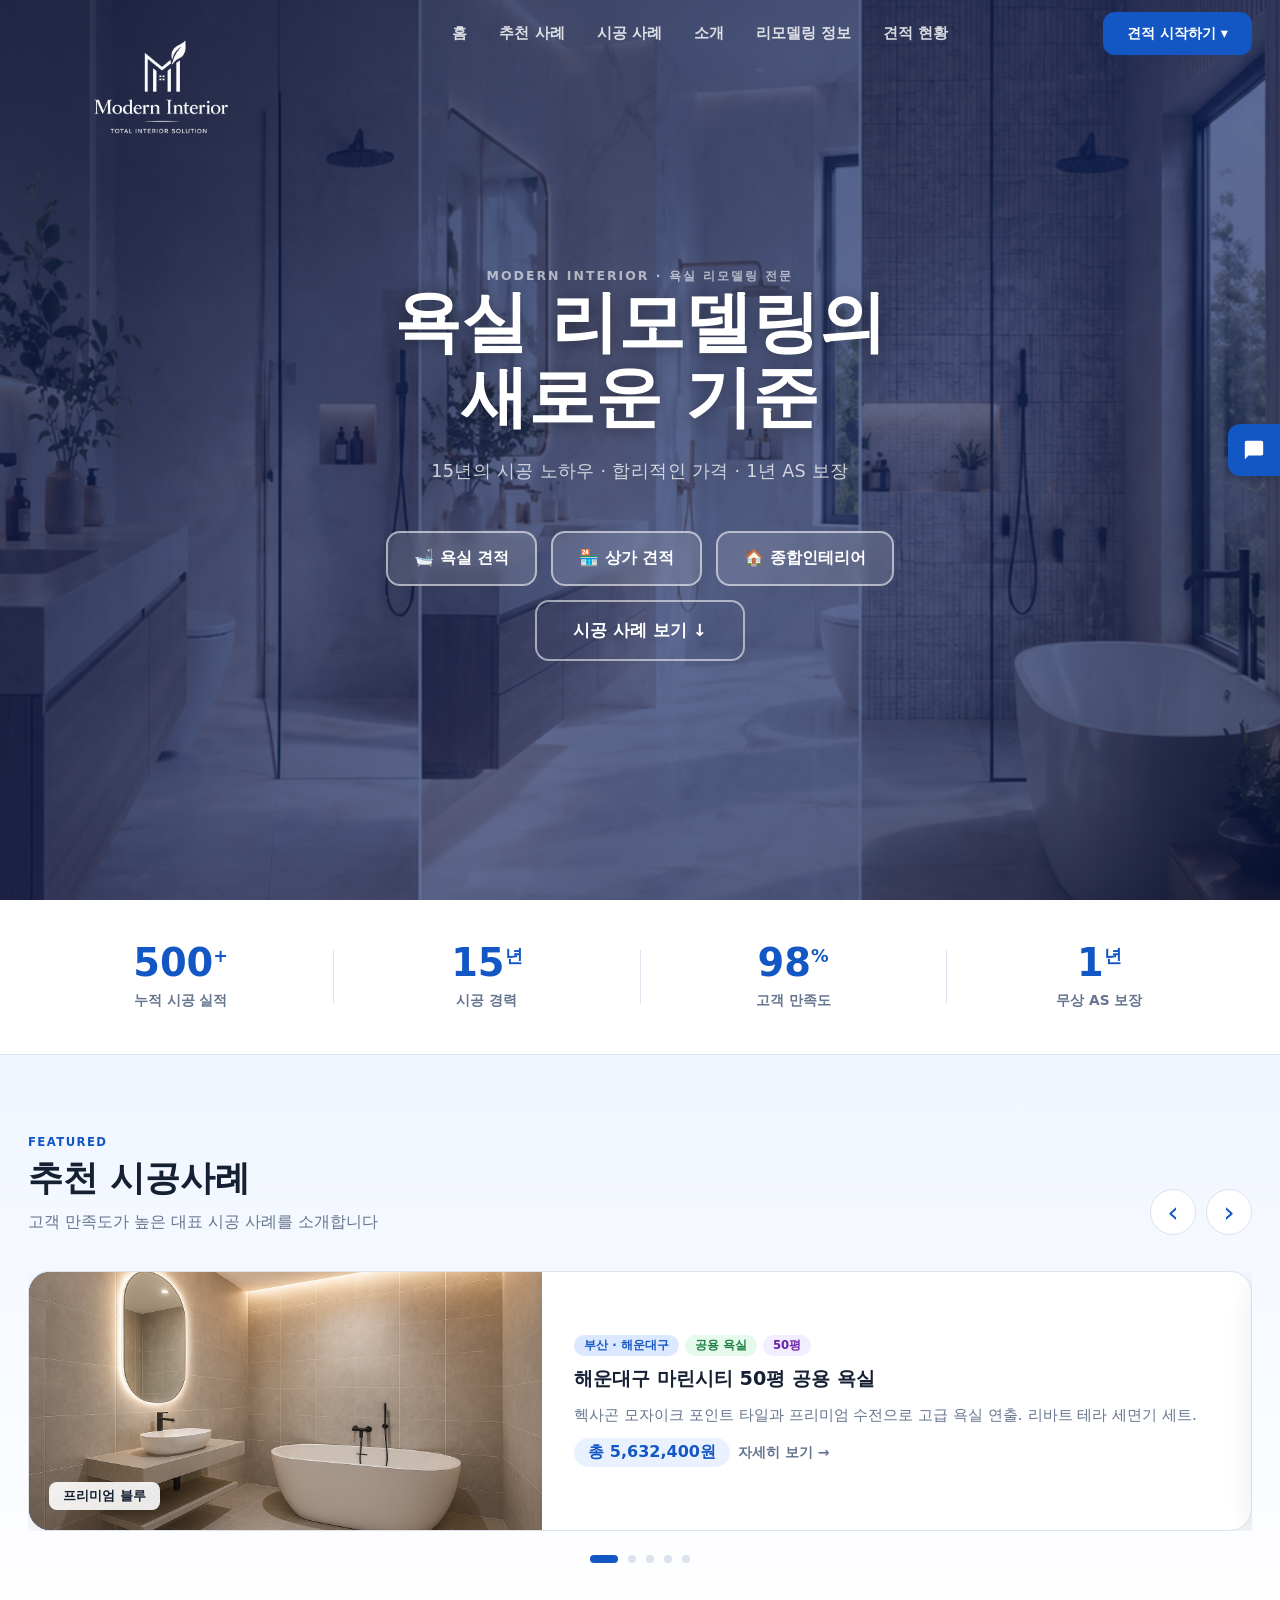
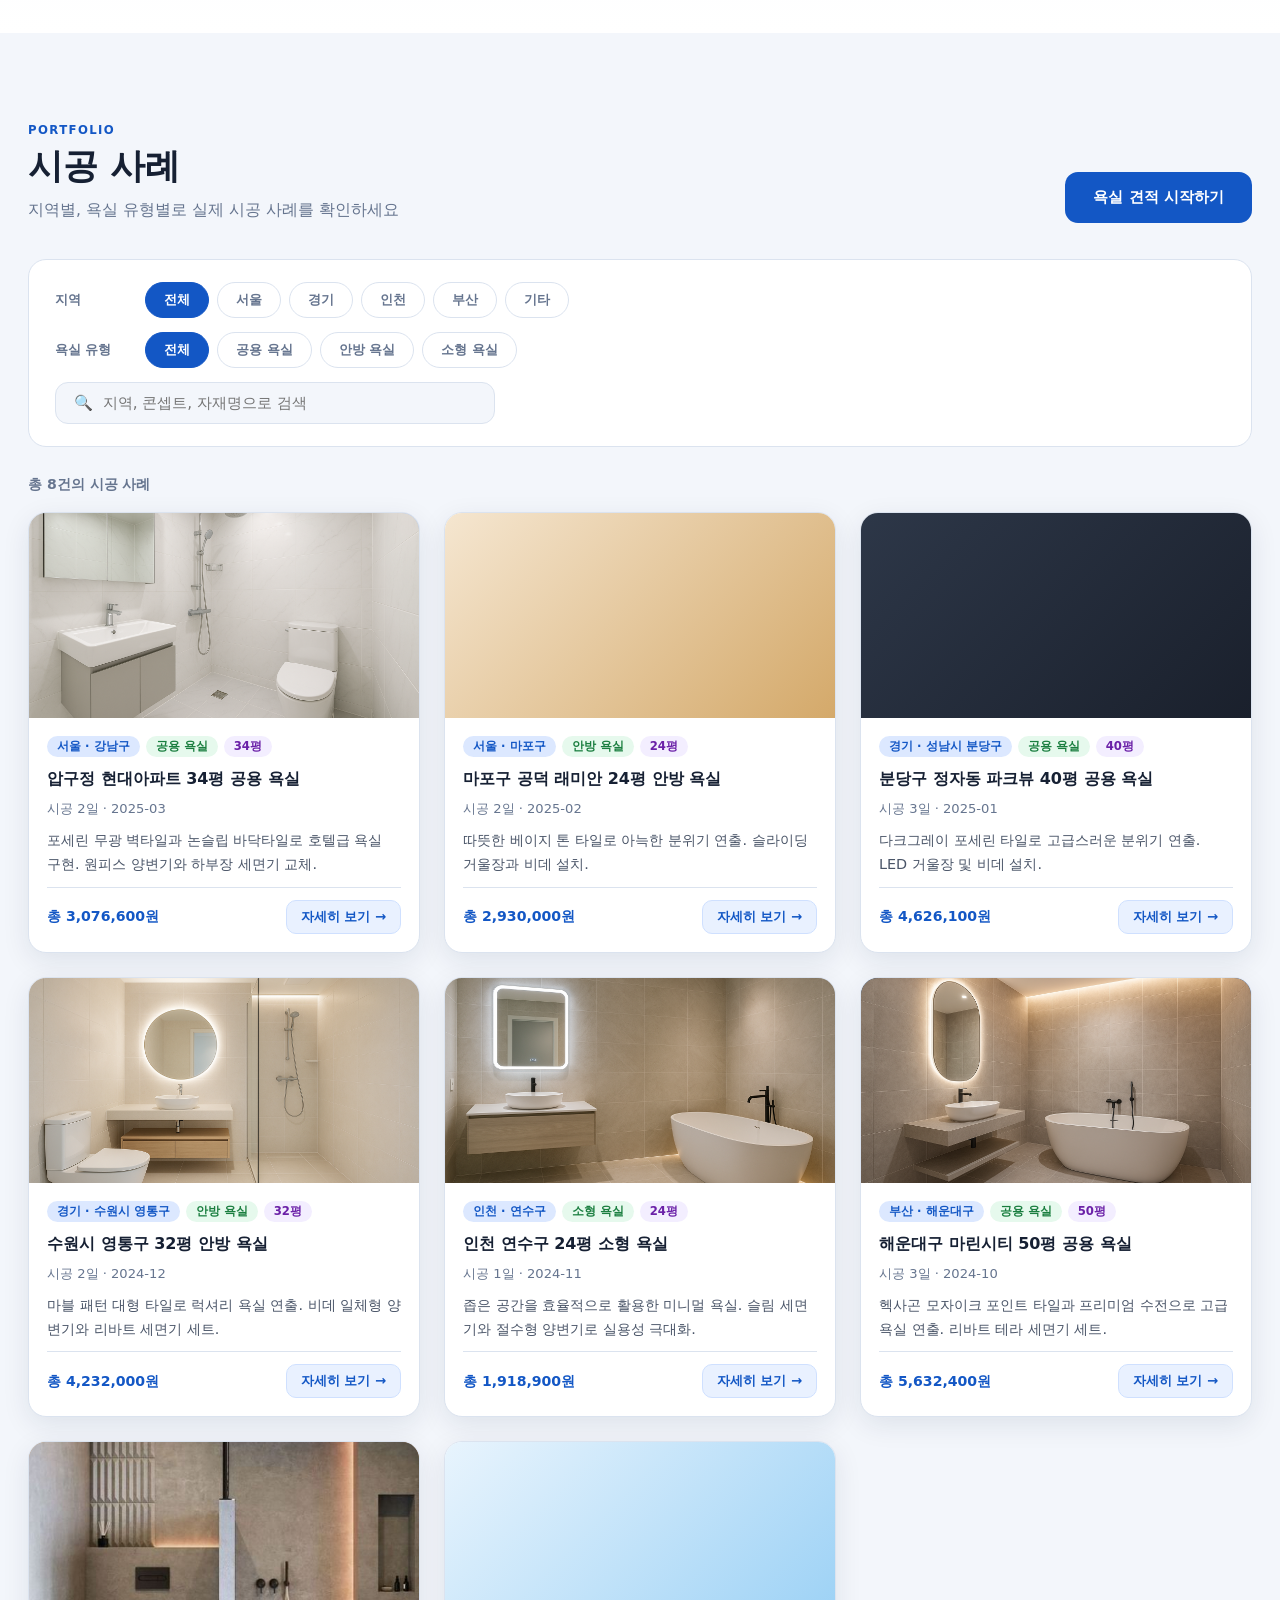
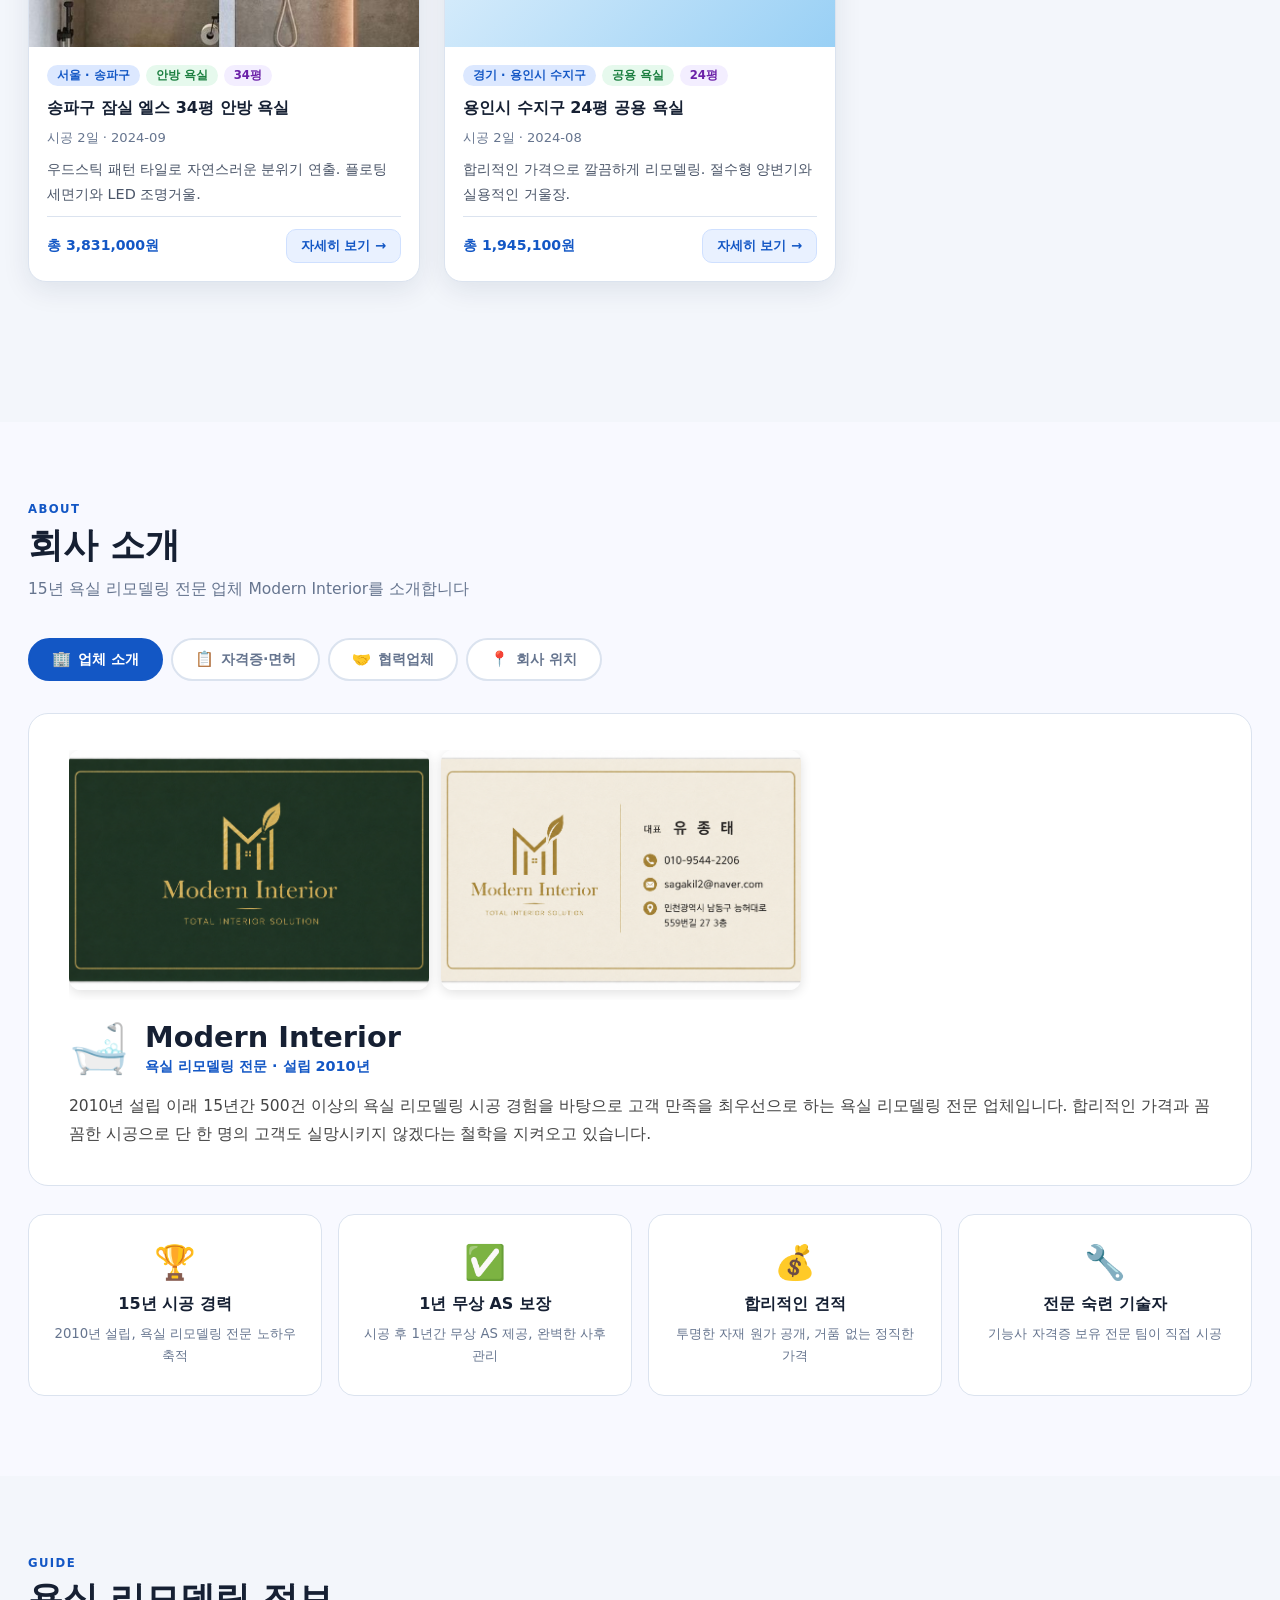
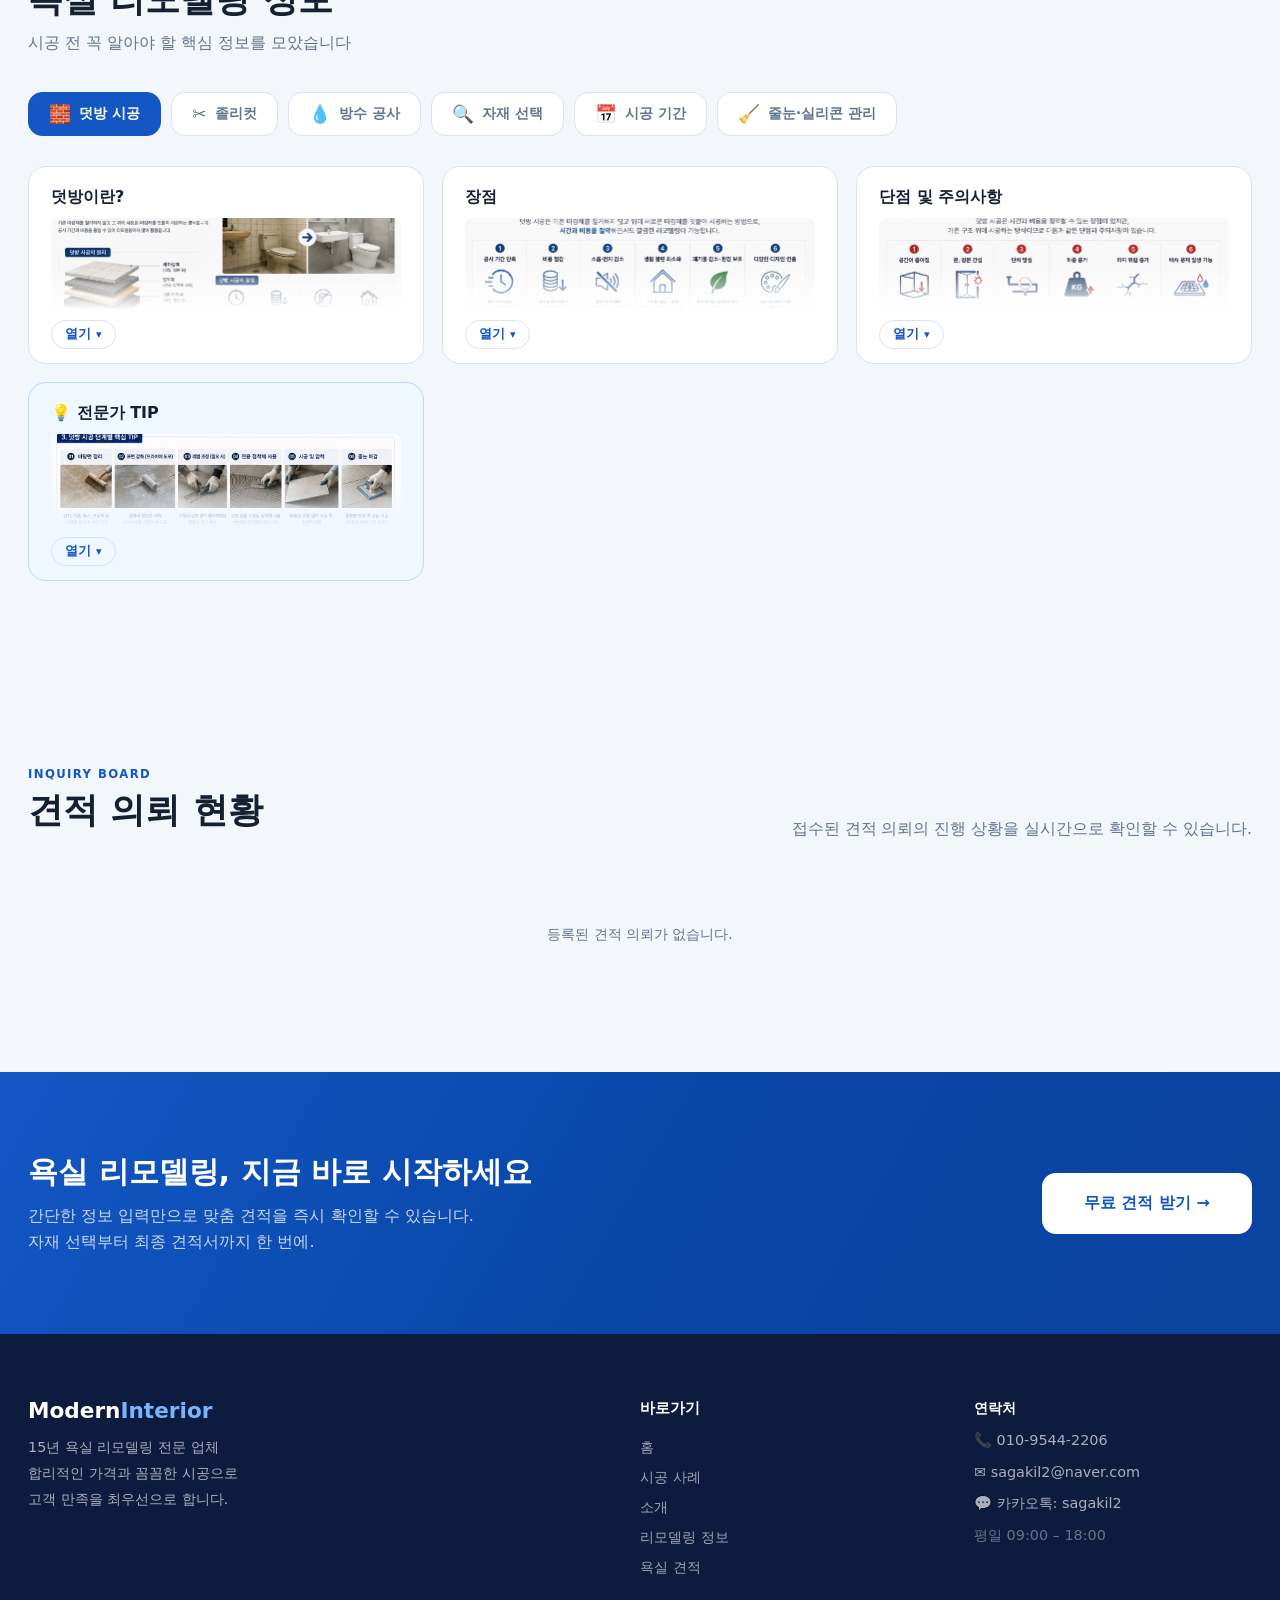
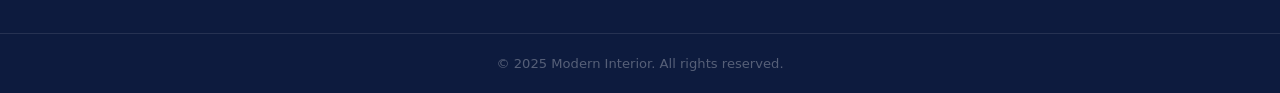
==== commit 6b70e589: "이미지 파일 연동" ====
--- a/index.html
+++ b/index.html
@@ -258,6 +258,8 @@
 <script src="./content-default-data.js"></script>
 <script src="./cases-default-data.js"></script>
 <script src="./cases-photos-data.js"></script>
+<script src="./content-photos-data.js"></script>
+<script src="./inquiry-sender.js"></script>
 <script src="./home.js"></script>
 <script>
   // nav dropdown toggle (mobile click)
@@ -269,5 +271,33 @@
   });
   document.addEventListener('click', () => _navWrap.classList.remove('open'));
 </script>
+
+<script>
+/* 모바일 햄버거 메뉴: 데스크톱 메뉴(.nav-links) 항목을 그대로 복사해서 사용 */
+(function () {
+  var nav = document.querySelector('.nav'), links = document.querySelector('.nav-links');
+  if (!nav || !links) return;
+  var inner = nav.querySelector('.nav-inner');
+  var btn = document.createElement('button');
+  btn.type = 'button'; btn.className = 'nav-burger';
+  btn.setAttribute('aria-label', '메뉴 열기'); btn.setAttribute('aria-expanded', 'false'); btn.textContent = '☰';
+  var panel = document.createElement('nav');
+  panel.className = 'nav-mobile'; panel.setAttribute('aria-label', '모바일 메뉴');
+  links.querySelectorAll('a').forEach(function (a) {
+    var c = document.createElement('a'); c.href = a.getAttribute('href'); c.textContent = a.textContent; panel.appendChild(c);
+  });
+  inner.appendChild(btn); nav.appendChild(panel);
+  function setOpen(open) {
+    nav.classList.toggle('menu-open', open);
+    btn.setAttribute('aria-expanded', open ? 'true' : 'false');
+    btn.setAttribute('aria-label', open ? '메뉴 닫기' : '메뉴 열기');
+    btn.textContent = open ? '✕' : '☰';
+  }
+  btn.addEventListener('click', function (e) { e.stopPropagation(); setOpen(!nav.classList.contains('menu-open')); });
+  panel.addEventListener('click', function (e) { if (e.target.tagName === 'A') setOpen(false); });
+  document.addEventListener('click', function (e) { if (!nav.contains(e.target)) setOpen(false); });
+  window.addEventListener('resize', function () { if (window.innerWidth > 680) setOpen(false); });
+})();
+</script>
 </body>
 </html>
--- a/home.css
+++ b/home.css
@@ -1057,3 +1057,90 @@
   .licenses-grid { grid-template-columns: 1fr; }
   .about-tab-btn { padding: 8px 14px; font-size: .82rem; }
 }
+
+/* ═════════════════════════════════════════════════════════════
+   모바일 최적화 (홈페이지) — 데스크톱에는 영향 없음
+   ═════════════════════════════════════════════════════════════ */
+.nav-burger { display: none; }
+.nav-mobile { display: none; }   /* 모바일 메뉴 패널: 데스크톱에서는 숨김 (≤680px 에서만 햄버거로 열림) */
+
+@media (max-width: 680px) {
+  html { scroll-padding-top: calc(var(--nav-h) + 8px); }
+  body { word-break: keep-all; overflow-wrap: break-word; -webkit-text-size-adjust: 100%; }  /* 한글 단어 중간 끊김 방지 */
+
+  /* 상단 메뉴: 모바일에는 메뉴가 없었음 → 햄버거 메뉴 추가 (index.html 하단 스크립트가 생성) */
+  .nav-inner { padding: 0 14px; gap: 6px; }
+  .nav-logo { margin-right: auto; }
+  .nav-cta { padding: 10px 16px; min-height: 44px; }
+  .nav-burger {
+    display: flex; align-items: center; justify-content: center; flex-shrink: 0;
+    width: 44px; height: 44px; margin-left: 2px; border: 0; border-radius: 12px;
+    background: transparent; color: #fff; font-size: 1.6rem; line-height: 1; cursor: pointer;
+  }
+  .nav.scrolled .nav-burger, .nav.menu-open .nav-burger { color: var(--text); }
+  .nav.menu-open { background: #fff; box-shadow: 0 2px 20px rgba(14,30,66,.09); }
+  .nav.menu-open .nav-logo-img { filter: none; }
+  .nav-mobile {
+    display: none; position: absolute; top: 100%; left: 0; right: 0;
+    background: #fff; border-top: 1px solid var(--line);
+    box-shadow: 0 14px 30px rgba(14,30,66,.14);
+    padding: 6px 0 calc(6px + env(safe-area-inset-bottom));
+    max-height: calc(100vh - var(--nav-h)); overflow-y: auto;
+  }
+  .nav.menu-open .nav-mobile { display: block; }
+  .nav-mobile a {
+    display: block; padding: 16px 22px; font-weight: 700; font-size: 1rem;
+    color: var(--text); border-bottom: 1px solid var(--line);
+  }
+  .nav-mobile a:last-child { border-bottom: 0; }
+  .nav-mobile a:active { background: var(--brand-light); color: var(--brand); }
+
+  /* 히어로: 견적 버튼 3개 + 사례 버튼 폭 통일, 주소창 높이 변화 대응 */
+  .hero { min-height: 100vh; min-height: 100svh; padding-left: 20px; padding-right: 20px; }
+  .hero-est-btn, .hero-btn-primary, .hero-btn-ghost {
+    width: 100%; max-width: 320px; box-sizing: border-box; justify-content: center; min-height: 52px;
+  }
+
+  /* 작은 글씨 / 작은 터치 영역 보강 */
+  .chip { font-size: .78rem; }
+  .info-card-toggle { min-height: 44px; padding-left: 14px; padding-right: 14px; }
+  .slider-dots { gap: 12px; }
+  .slider-dot { position: relative; }
+  .slider-dot::after { content: ''; position: absolute; inset: -18px -5px; }   /* 점은 작게 두고 눌리는 영역만 확대 */
+  .slider-nav-btn { width: 48px; height: 48px; }
+  .stat { padding: 12px 16px; min-width: 120px; }
+  .modal-close-btn { min-width: 44px; min-height: 44px; }
+}
+
+/* ── 상담 문의 접수 폼 (예전 채팅창 대체) ── */
+.chat-form-win { height: auto; max-height: min(660px, calc(100vh - 48px)); }
+.cform-body { overflow-y: auto; padding: 14px 16px 16px; background: #fff; }
+.cform-label { display: block; font-size: .82rem; font-weight: 700; margin: 0 0 11px; color: var(--text); }
+.cform-label span { font-weight: 500; color: var(--muted); }
+.cform-label b { color: #d92d20; }
+.cform-label input, .cform-label textarea {
+  display: block; width: 100%; box-sizing: border-box; margin-top: 5px;
+  border: 1px solid #dde4ef; border-radius: 10px; padding: 10px 12px;
+  font: inherit; font-size: .9rem; font-weight: 500; color: var(--text); background: #fff; outline: none;
+}
+.cform-label textarea { resize: vertical; min-height: 92px; line-height: 1.5; }
+.cform-label input:focus, .cform-label textarea:focus { border-color: var(--brand); }
+.cform-hp { position: absolute; left: -9999px; width: 1px; height: 1px; opacity: 0; }
+.cform-consent { display: flex; gap: 8px; align-items: flex-start; font-size: .74rem; line-height: 1.55; color: var(--muted); margin: 2px 0 10px; cursor: pointer; }
+.cform-consent input { margin-top: 3px; flex-shrink: 0; width: 16px; height: 16px; accent-color: var(--brand); }
+.cform-error { margin: 0 0 10px; font-size: .82rem; line-height: 1.55; color: #b91c1c; }
+.cform-submit { width: 100%; min-height: 46px; border: 0; border-radius: 12px; background: var(--brand); color: #fff; font: inherit; font-weight: 800; font-size: .95rem; cursor: pointer; }
+.cform-submit:hover { background: var(--brand2); }
+.cform-submit:disabled { opacity: .6; cursor: default; }
+.cform-call { margin: 10px 0 0; font-size: .78rem; line-height: 1.6; text-align: center; color: var(--muted); }
+.cform-call a { color: var(--brand); font-weight: 700; }
+.cform-done { text-align: center; padding: 26px 6px 10px; }
+.cform-done-icon { font-size: 2.2rem; }
+.cform-done-title { margin: 8px 0 4px; font-size: 1.1rem; font-weight: 800; color: var(--text); }
+.cform-done-sub { margin: 0 0 18px; font-size: .86rem; line-height: 1.6; color: var(--muted); }
+.cform-again { border: 1px solid var(--line); background: #fff; border-radius: 10px; padding: 10px 18px; font: inherit; font-weight: 700; cursor: pointer; }
+@media (max-width: 600px) {
+  .chat-form-win { max-height: calc(100vh - 16px); max-height: calc(100dvh - 16px); }
+  .cform-label input, .cform-label textarea { font-size: 16px; }   /* iOS 포커스 확대 방지 */
+  .cform-submit { min-height: 50px; }
+}
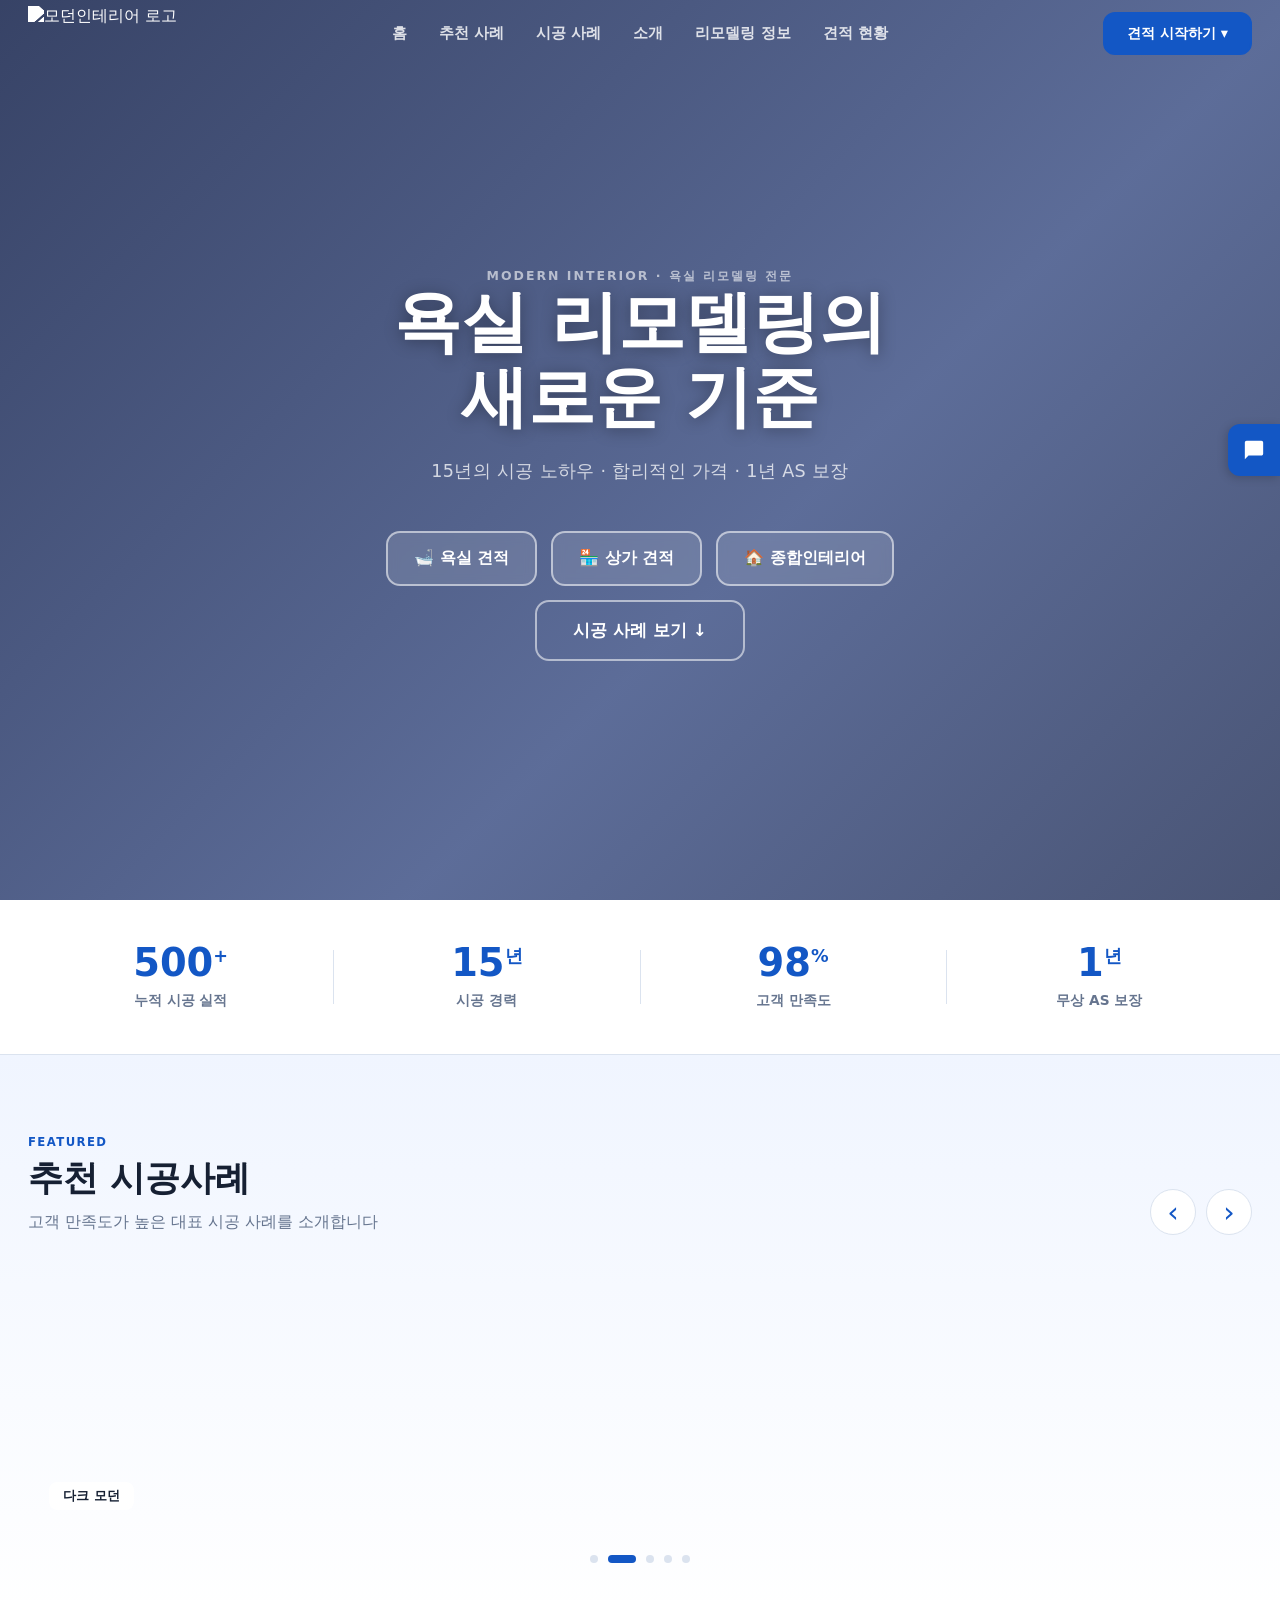
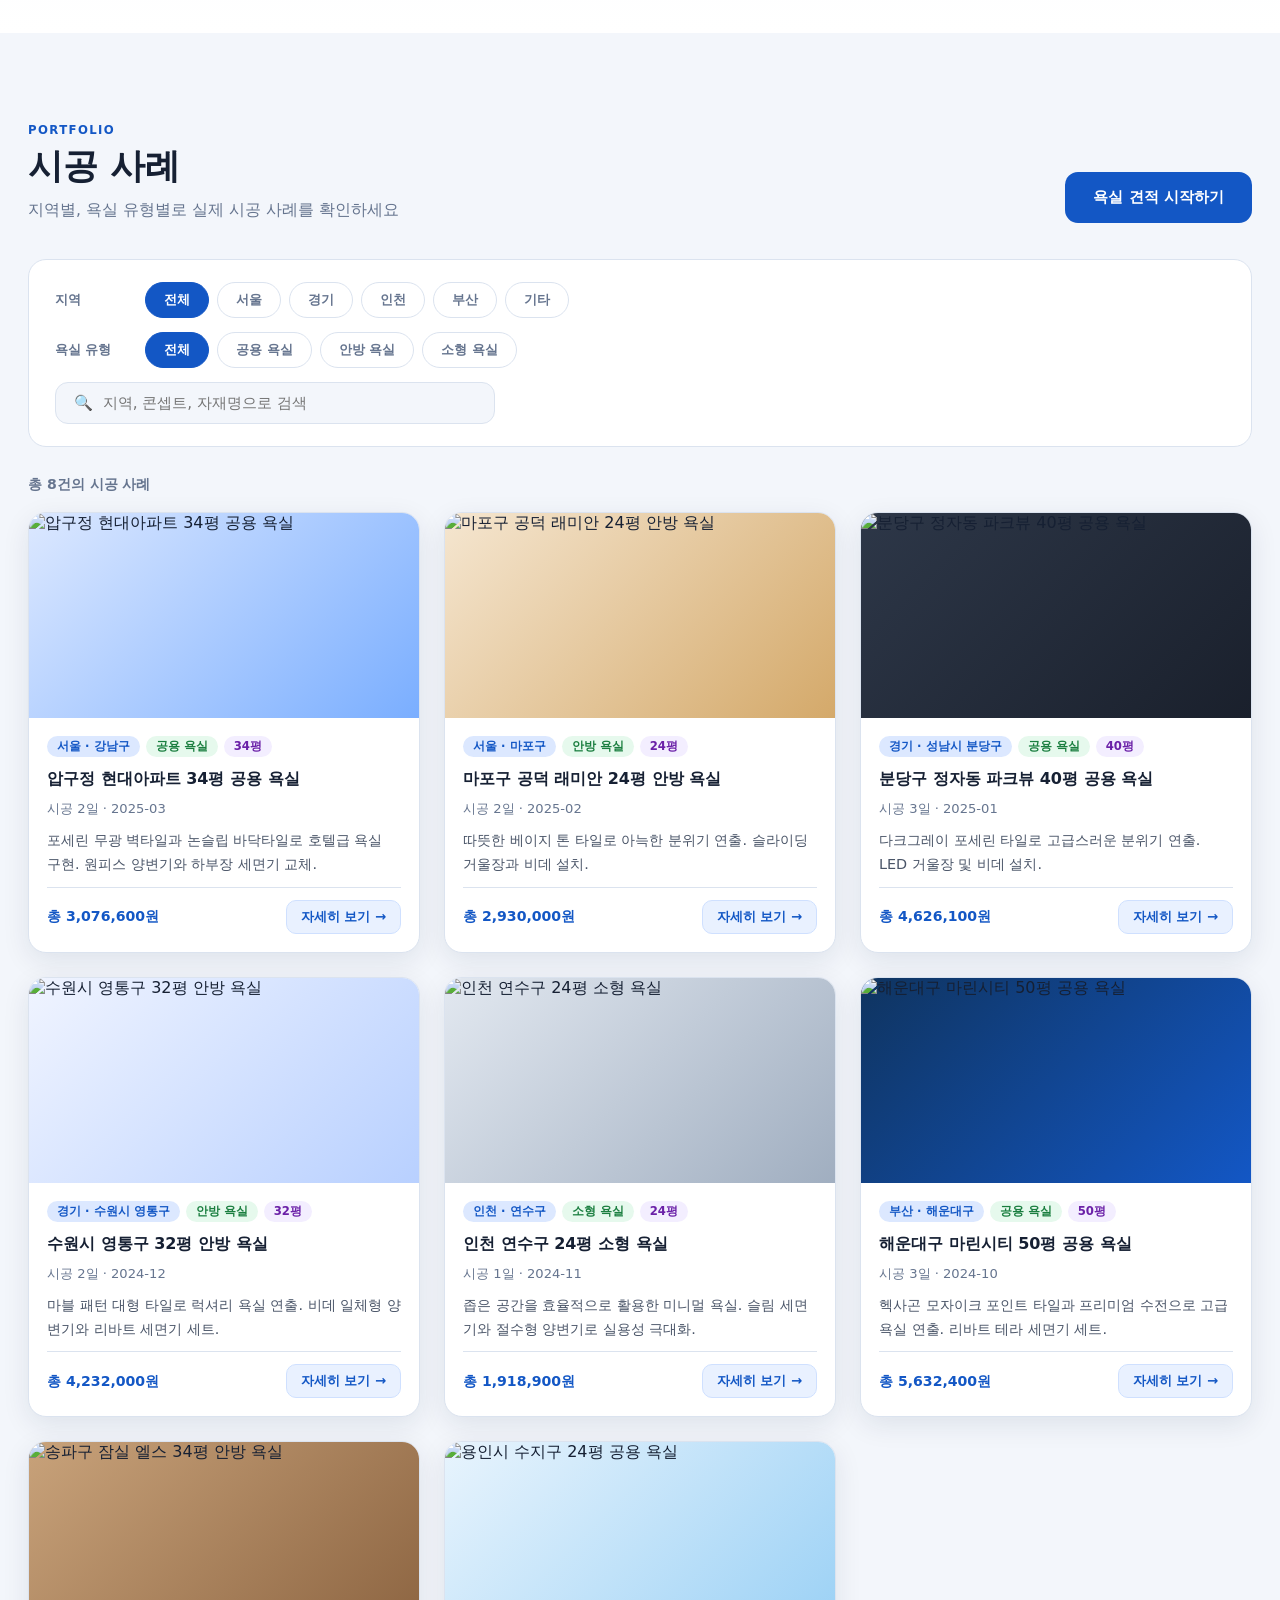
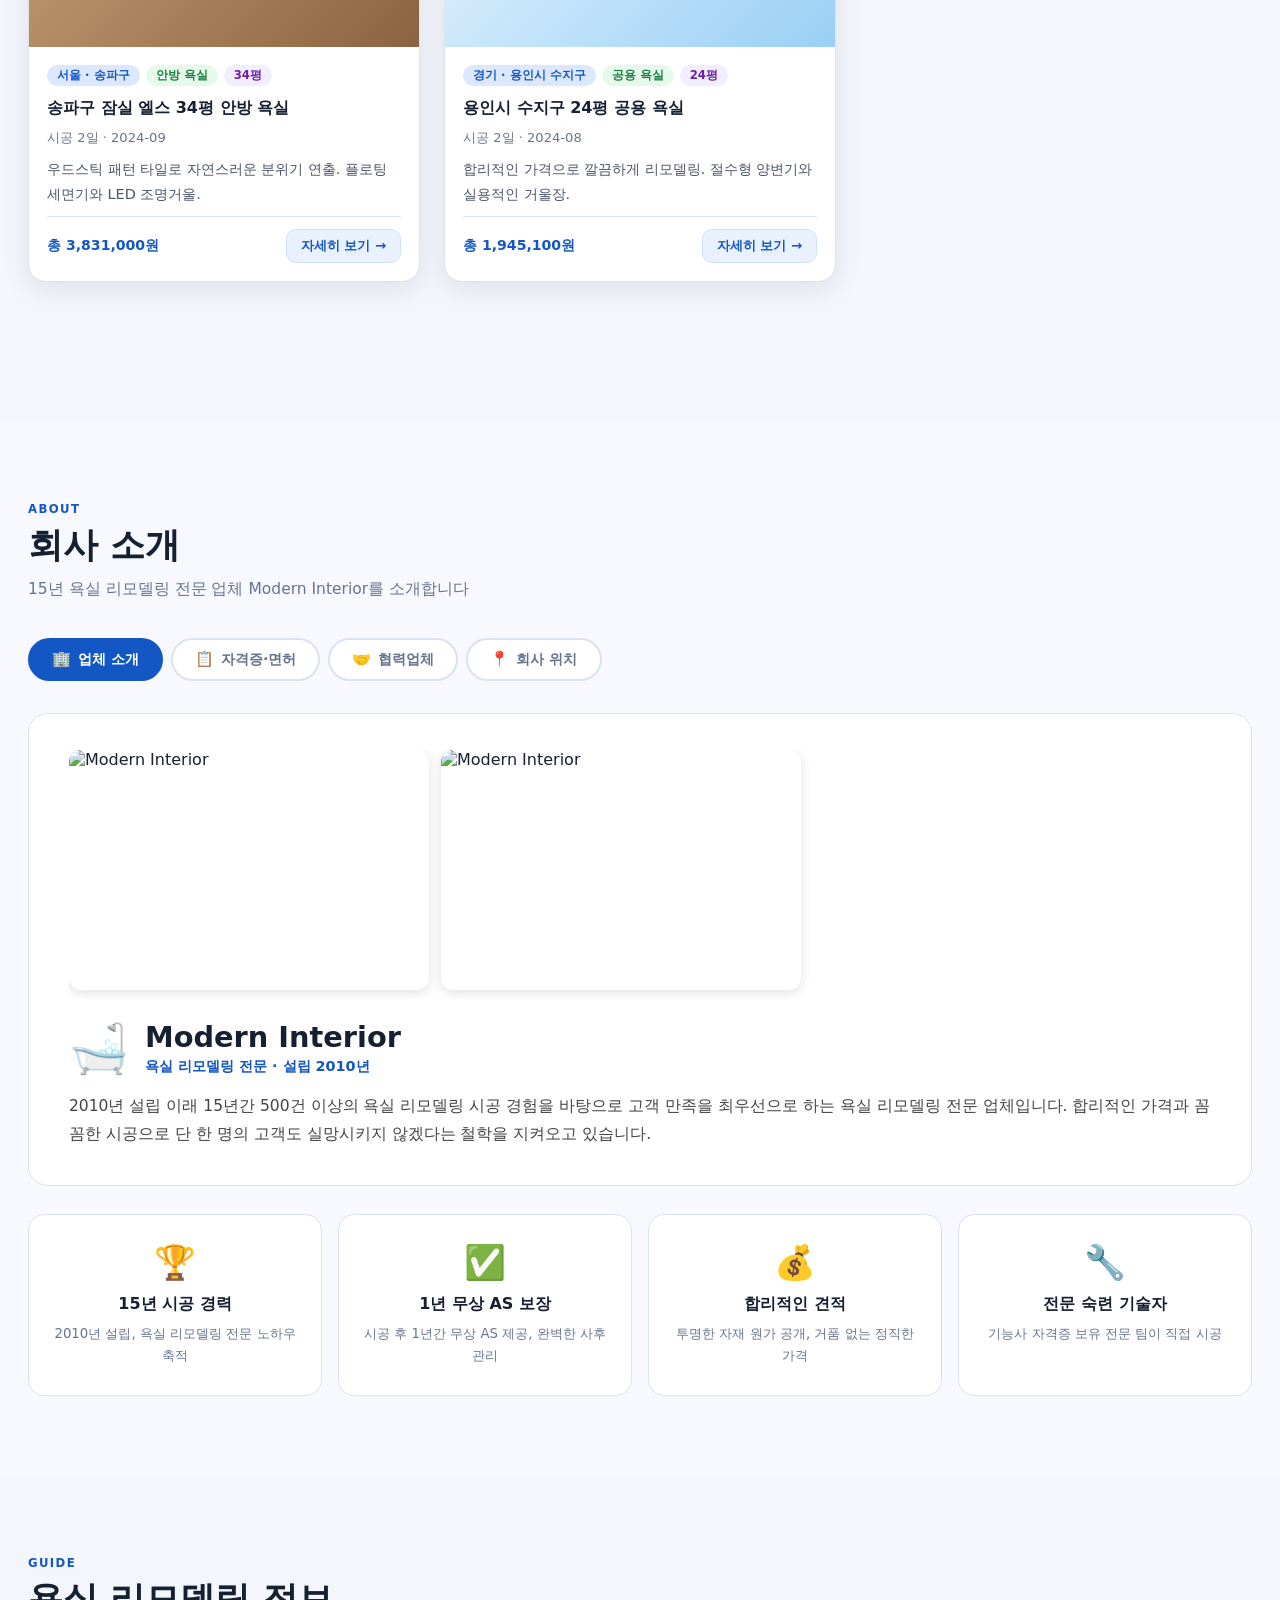
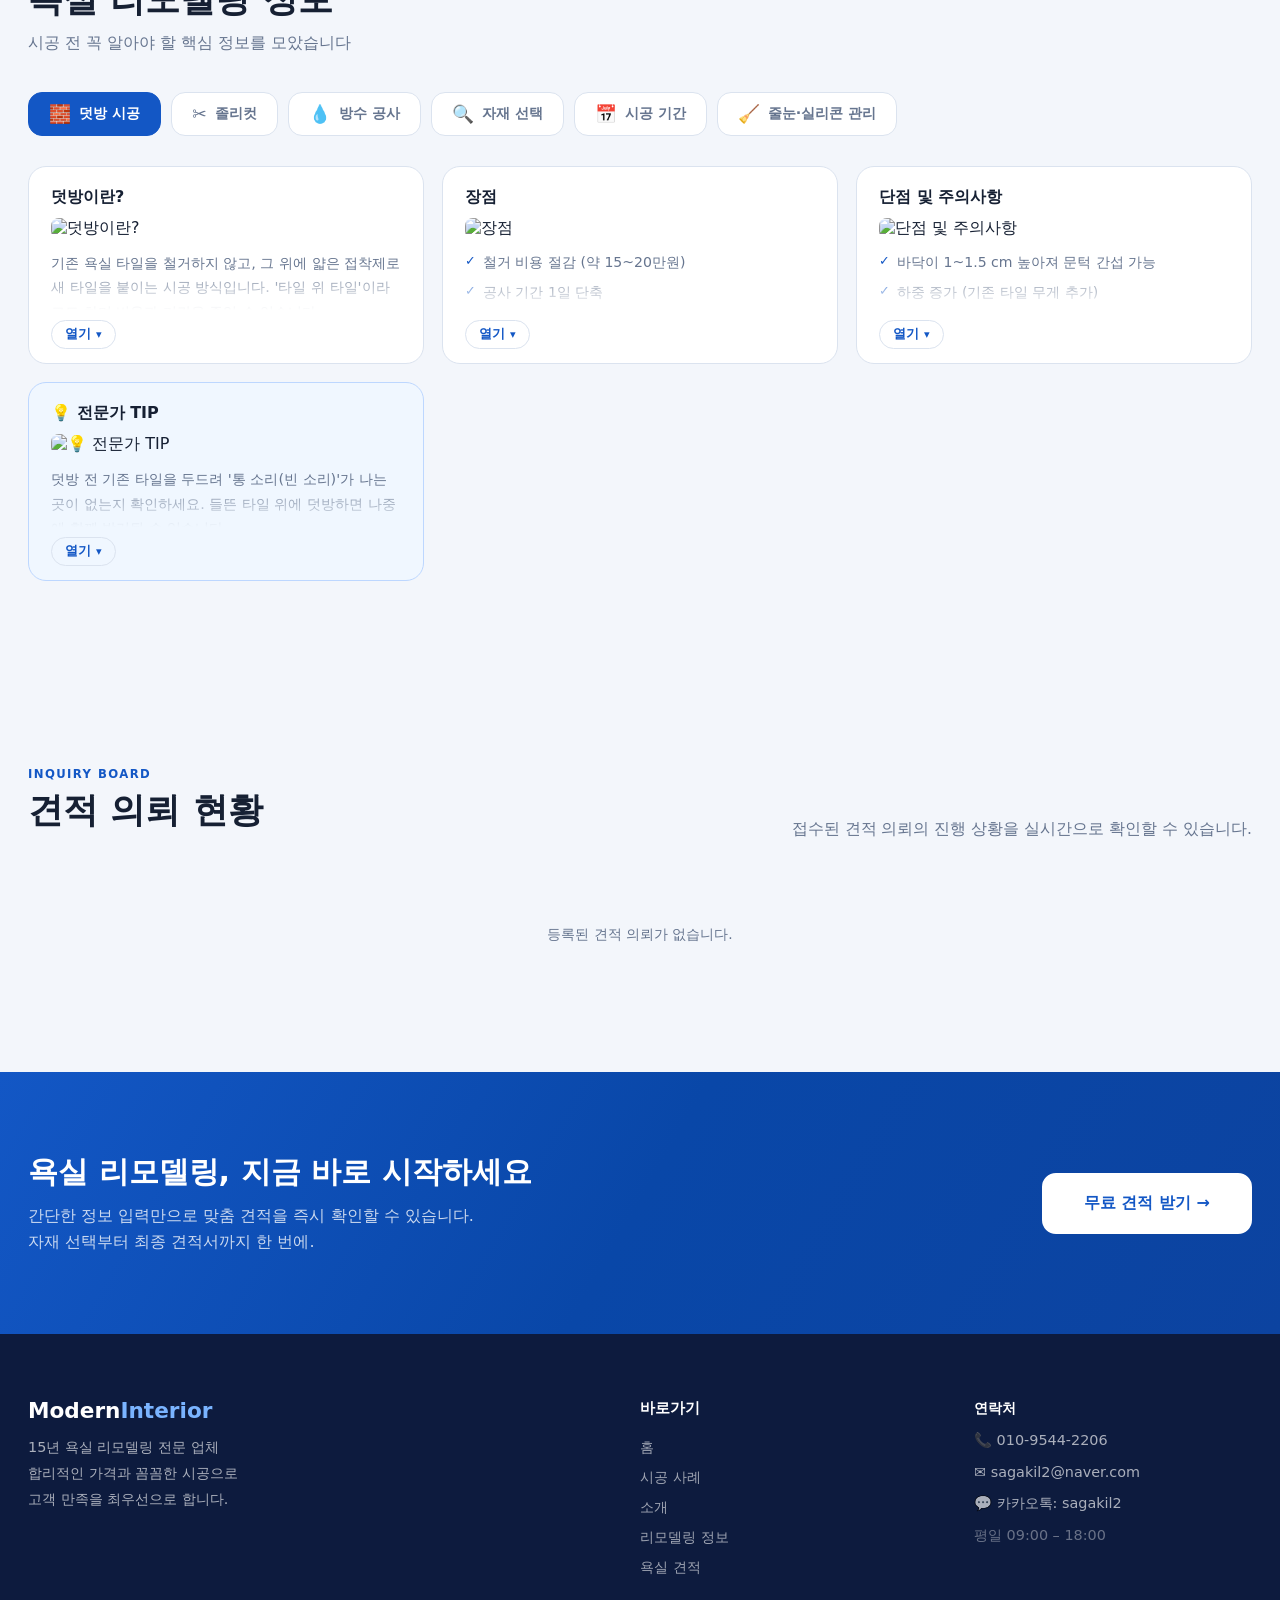
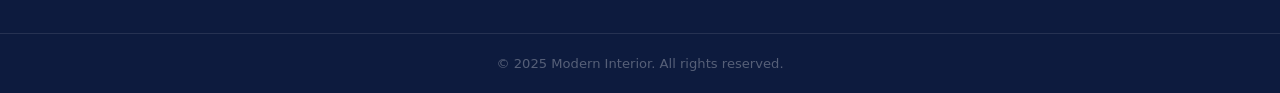
==== commit c2562183: "사진 용량 감소" ====
--- a/index.html
+++ b/index.html
@@ -13,7 +13,7 @@
 <nav class="nav" id="mainNav">
   <div class="nav-inner">
     <a class="nav-logo" href="./index.html">
-      <img src="./images/modern/모던 인테리어 로고.png" alt="모던인테리어 로고" class="nav-logo-img" />
+      <img src="./images/modern/모던 인테리어 로고.webp" alt="모던인테리어 로고" class="nav-logo-img" />
     </a>
     <ul class="nav-links">
       <li><a href="#home" class="nav-link">홈</a></li>
--- a/home.css
+++ b/home.css
@@ -120,7 +120,7 @@
 }
 .hero-bg {
   position: absolute; inset: 0;
-  background: url('./images/modern/bg_title2.png') center/cover no-repeat;
+  background: url('./images/modern/bg_title2.webp') center/cover no-repeat;
 }
 .hero-overlay {
   position: absolute; inset: 0;
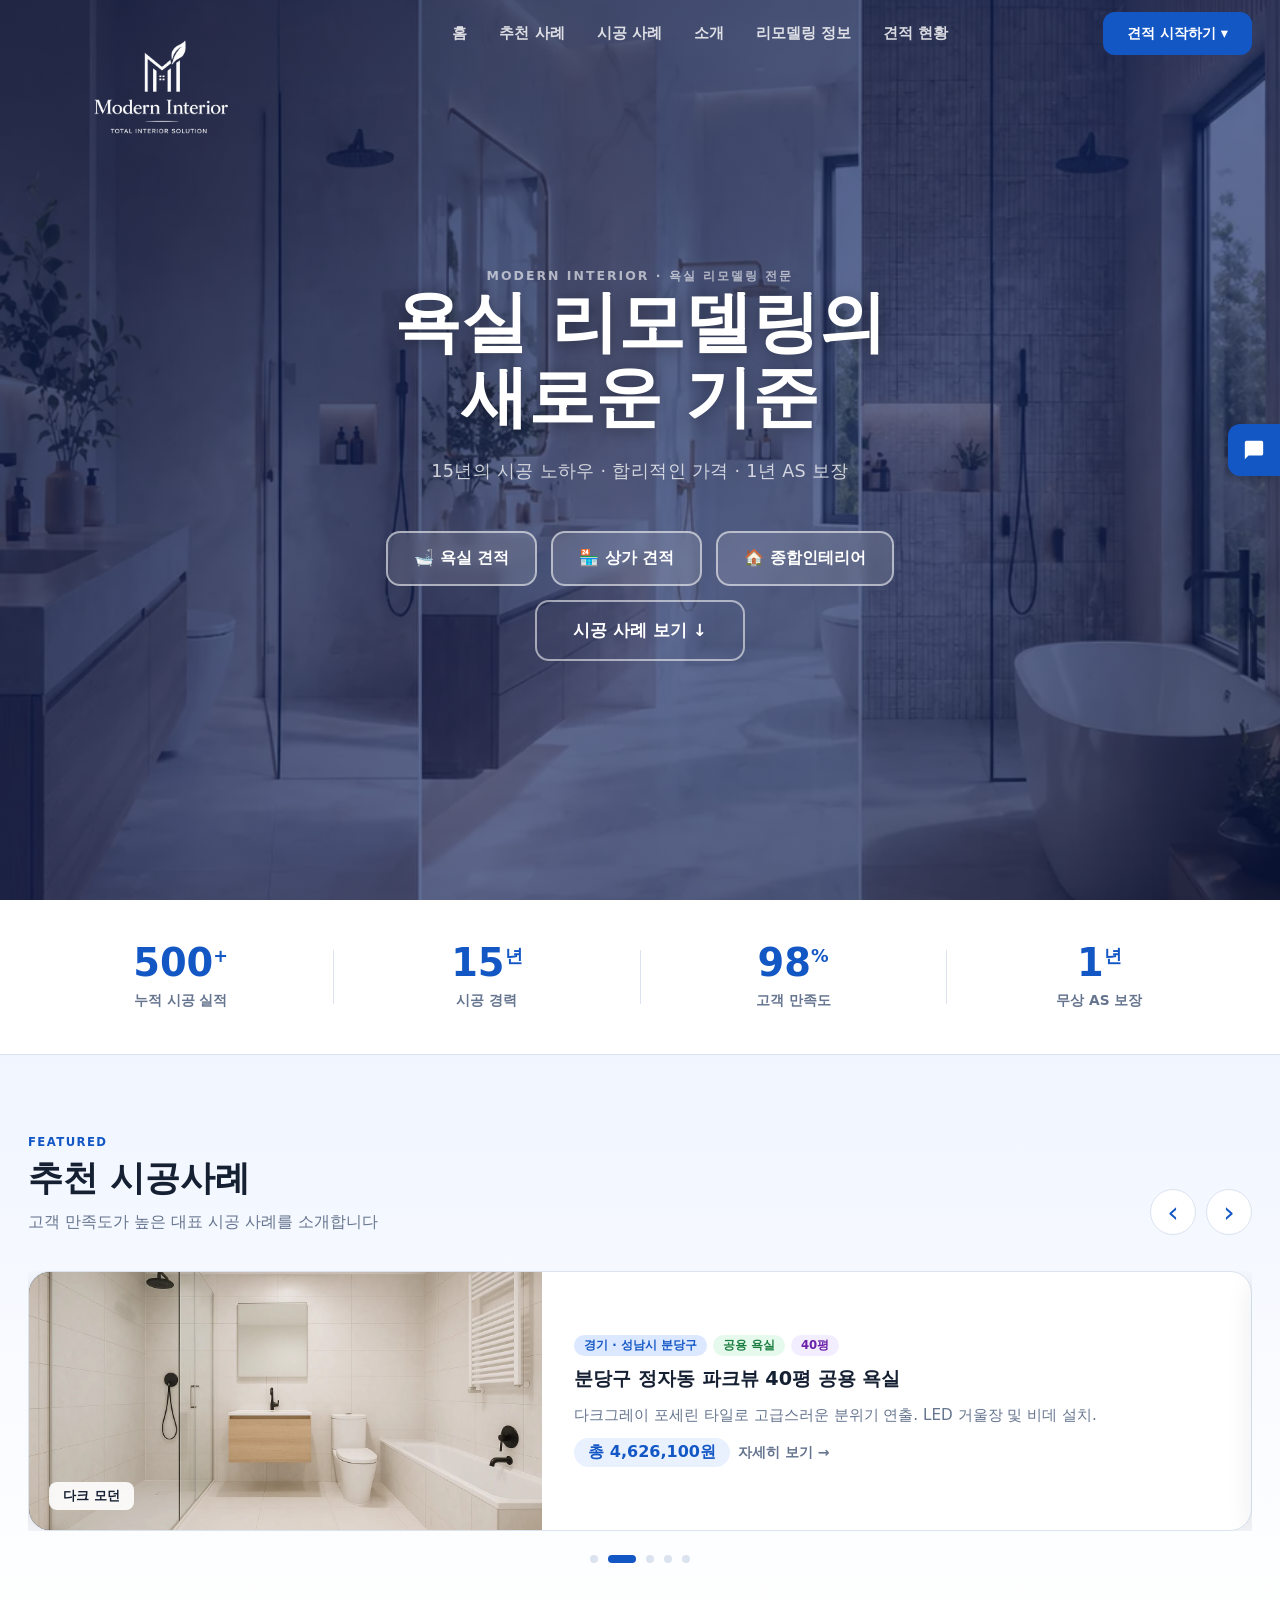
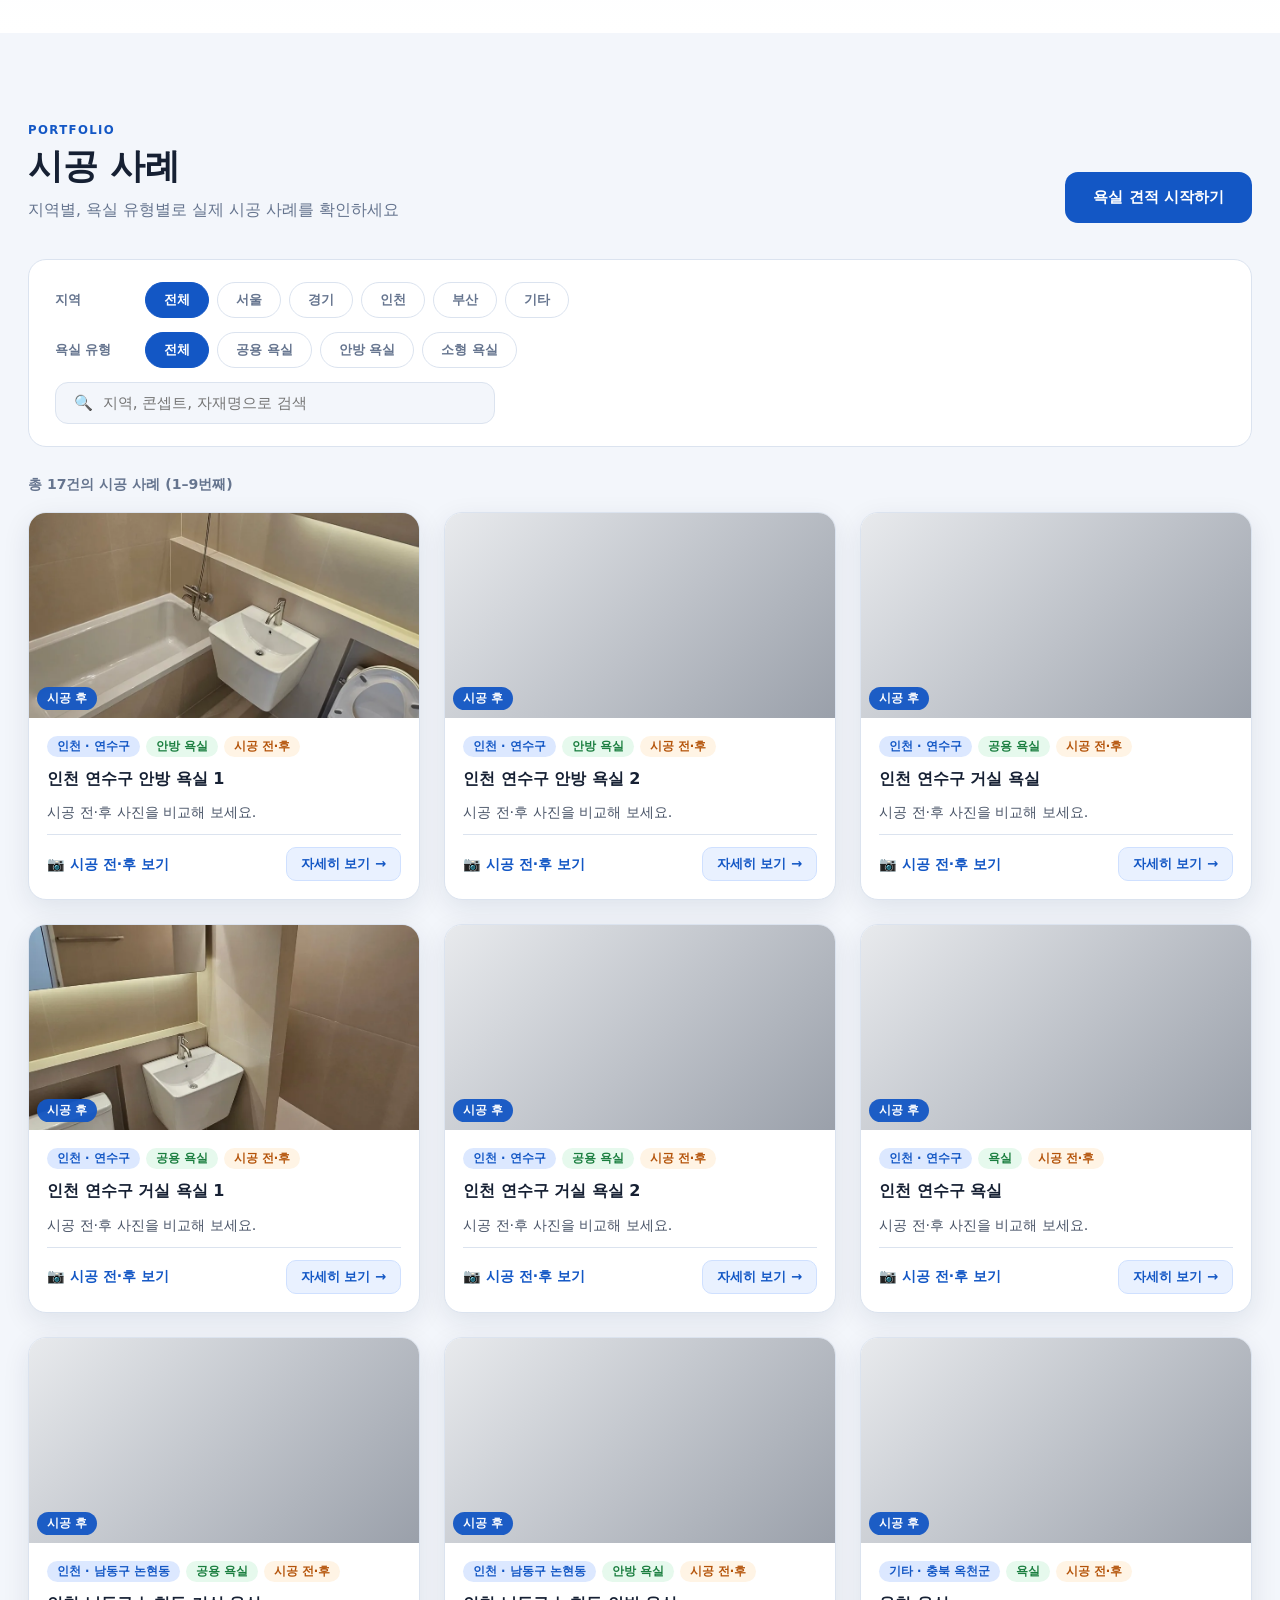
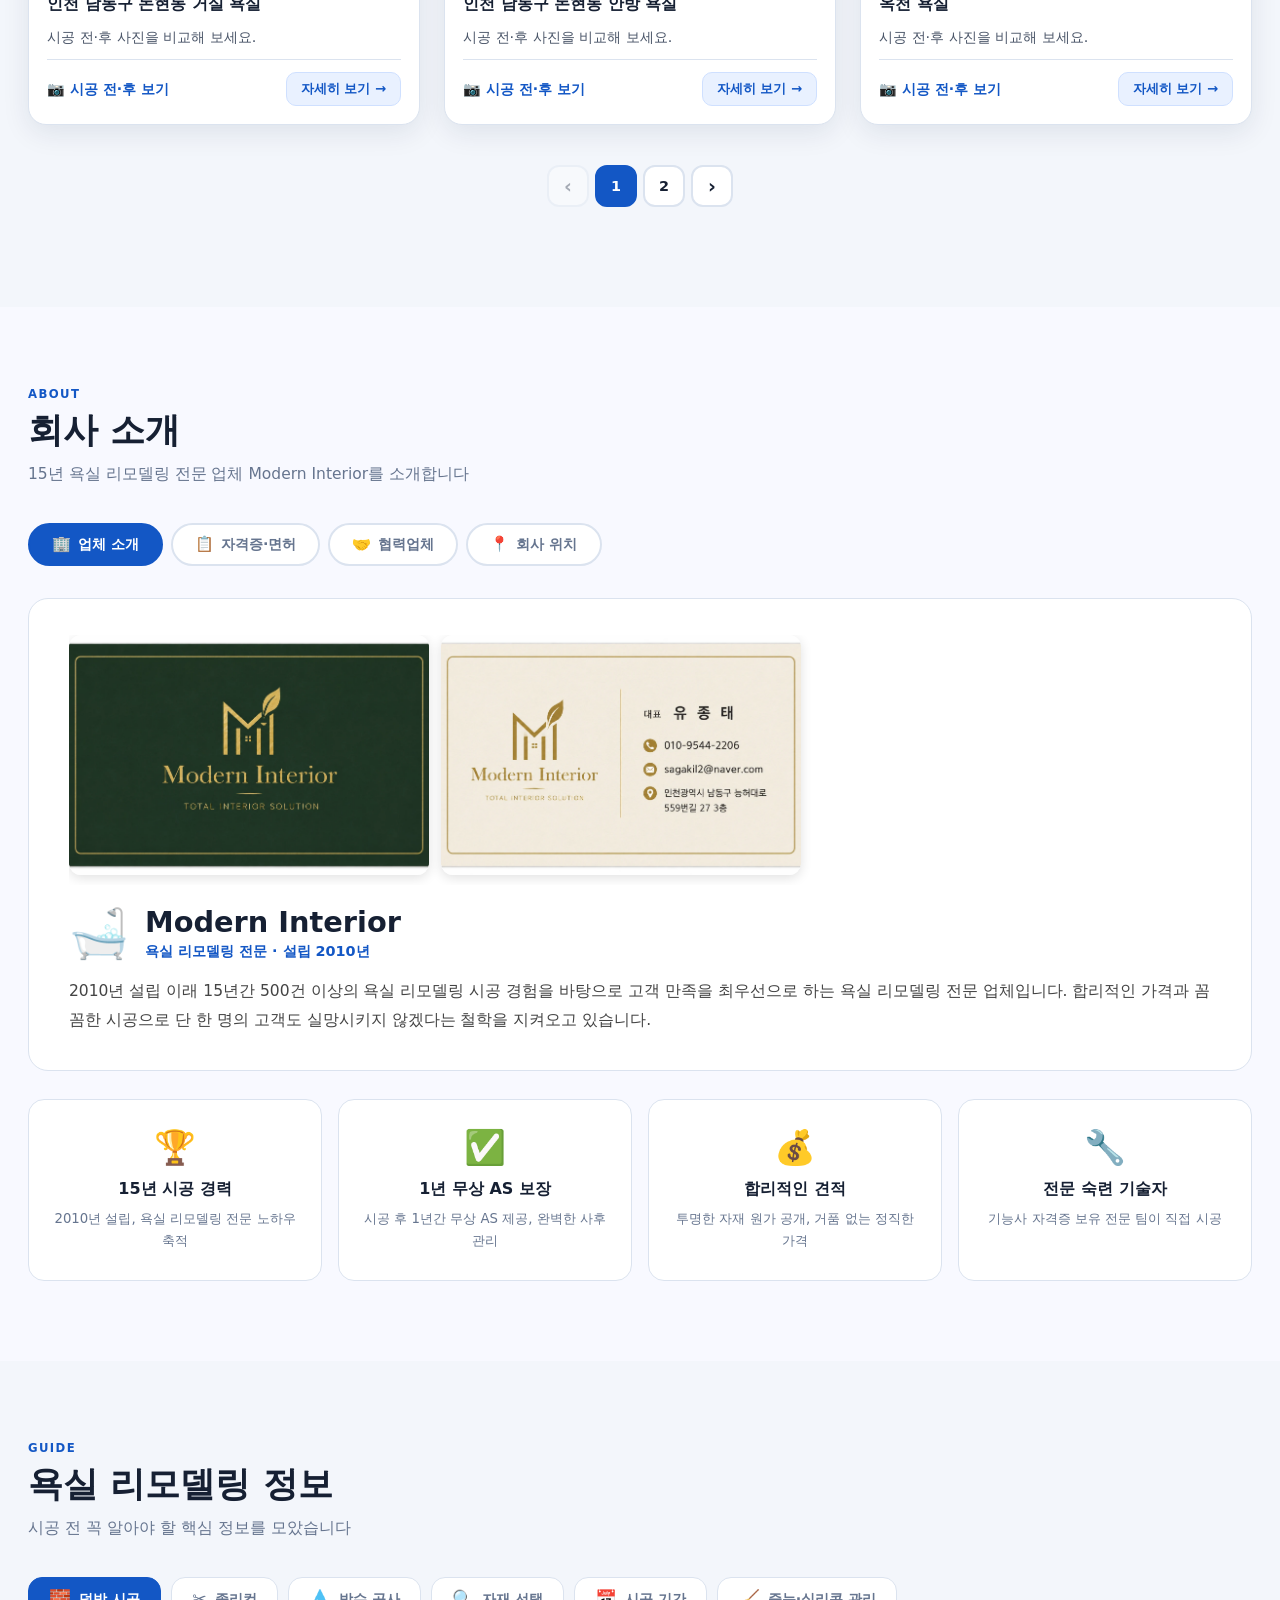
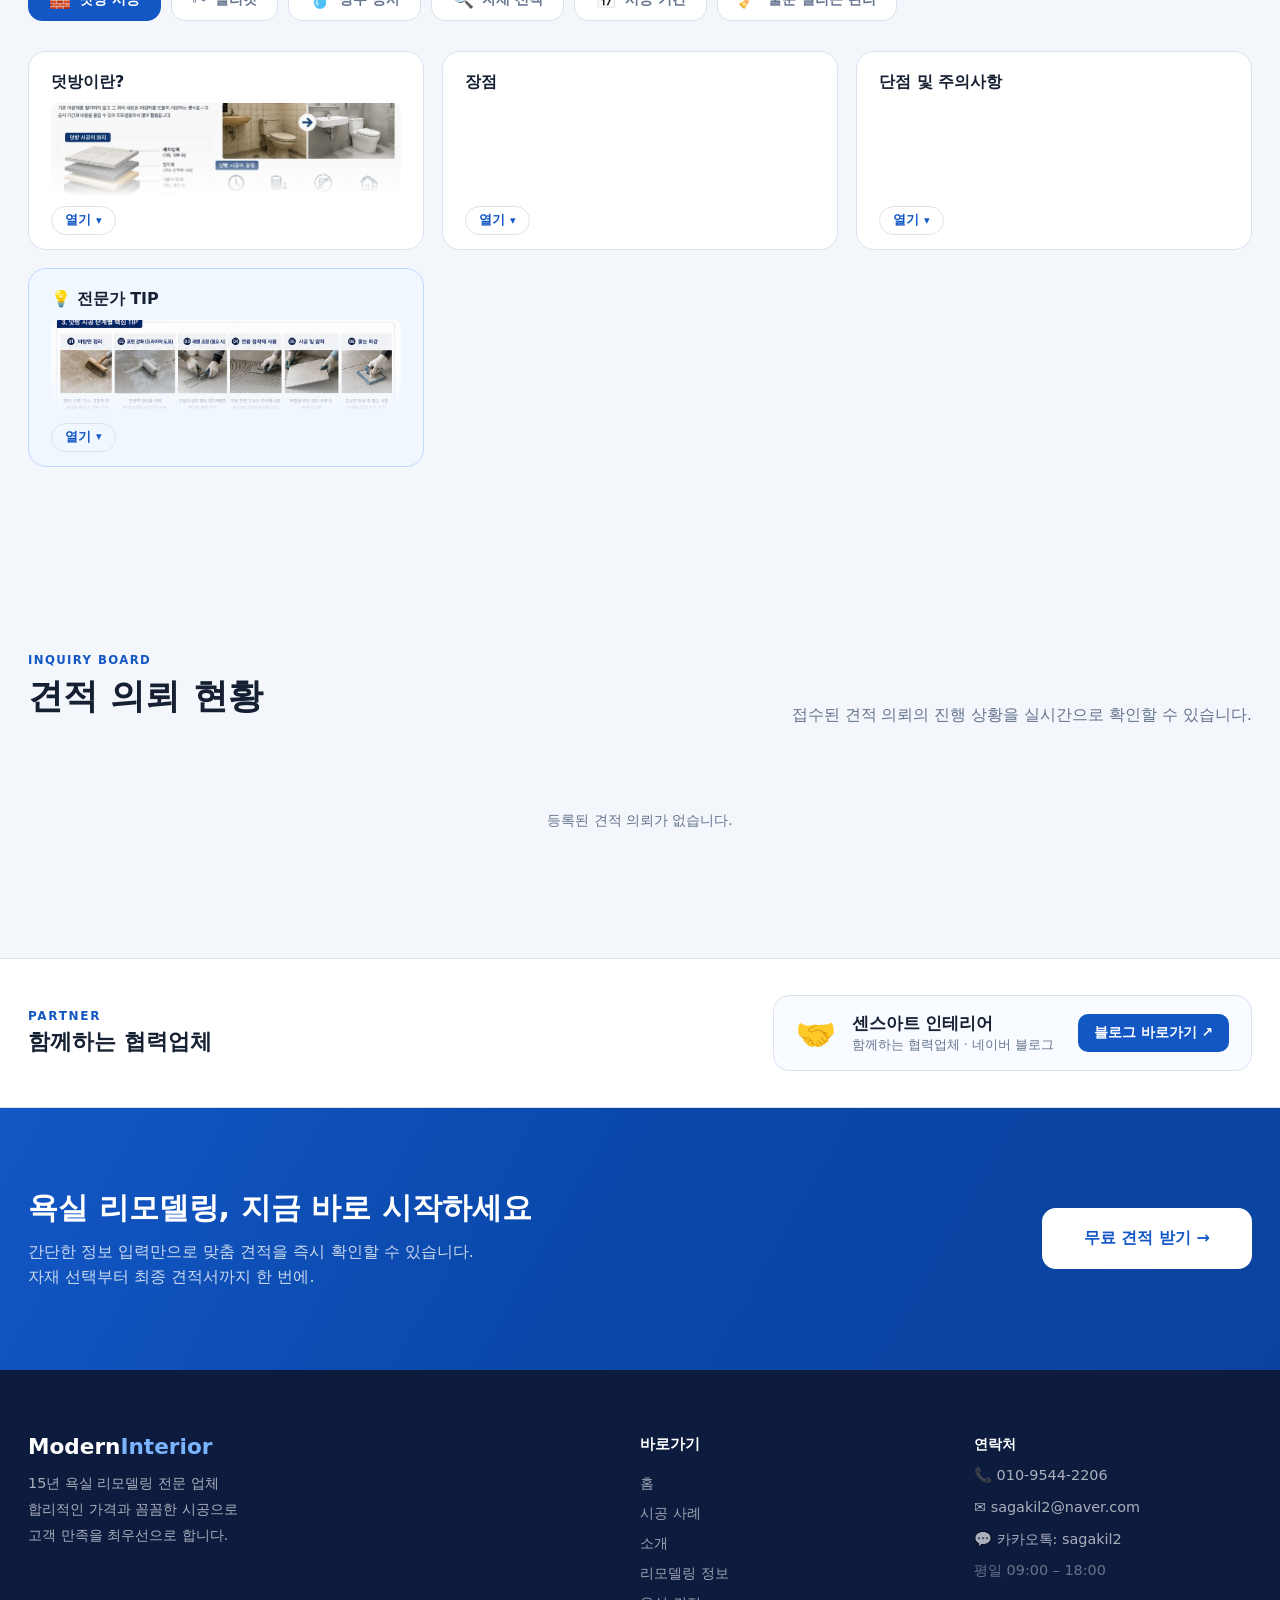
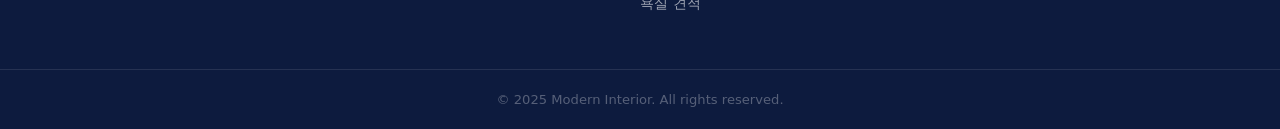
==== commit 3779000a: "자격소개" ====
--- a/index.html
+++ b/index.html
@@ -190,6 +190,21 @@
     <div id="inqBoardWrap">
       <p class="inq-board-empty muted">등록된 견적 의뢰가 없습니다.</p>
     </div>
+  </div>
+</section>
+
+<!-- ═══════════════ PARTNER ═══════════════ -->
+<section class="partner-strip" id="partners" aria-label="협력업체">
+  <div class="partner-strip-inner">
+    <div class="partner-strip-text">
+      <span class="partner-strip-eyebrow">PARTNER</span>
+      <h2 class="partner-strip-title">함께하는 협력업체</h2>
+    </div>
+    <a class="partner-strip-card" href="https://blog.naver.com/sense_art_1" target="_blank" rel="noopener noreferrer">
+      <span class="partner-strip-logo" aria-hidden="true">🤝</span>
+      <span class="partner-strip-body"><strong>센스아트 인테리어</strong><small>함께하는 협력업체 · 네이버 블로그</small></span>
+      <span class="partner-strip-go">블로그 바로가기 ↗</span>
+    </a>
   </div>
 </section>
 
--- a/home.css
+++ b/home.css
@@ -1144,3 +1144,76 @@
   .cform-label input, .cform-label textarea { font-size: 16px; }   /* iOS 포커스 확대 방지 */
   .cform-submit { min-height: 50px; }
 }
+
+/* ── 시공 전·후 사례 ── */
+.chip-ba { background: #fff4e5; color: #b45309; }
+/* 카드 썸네일: 시공 후 사진 한 장 + 'BEFORE/AFTER' 표시 (전/후 비교는 카드를 눌렀을 때 팝업에서) */
+.ba-tag { position: absolute; left: 8px; bottom: 8px; font-size: .72rem; font-weight: 800; color: #fff; padding: 3px 10px; border-radius: 999px; line-height: 1.5; }
+.ba-tag-before { background: rgba(30,41,59,.85); }
+.ba-tag-after  { background: rgba(19,87,197,.95); }
+/* 팝업: 전/후 사진 비교 */
+.ba-compare { display: grid; grid-template-columns: 1fr 1fr; gap: 12px; }
+.ba-fig { position: relative; margin: 0; border-radius: 14px; overflow: hidden; background: #0d1117; }
+.ba-fig img { display: block; width: 100%; aspect-ratio: 4 / 5; object-fit: contain; cursor: zoom-in; }
+.ba-label { position: absolute; top: 10px; left: 10px; z-index: 1; font-size: .8rem; font-weight: 800; color: #fff; padding: 4px 12px; border-radius: 999px; }
+.ba-before { background: rgba(30,41,59,.88); }
+.ba-after  { background: var(--brand); }
+.ba-hint { margin: -14px 0 0; font-size: .78rem; color: var(--muted); text-align: center; }
+.modal-cost-note { margin: 0; padding: 16px 18px; background: #f3f7ff; border: 1px solid #d6e4ff; border-radius: 12px; font-size: .9rem; line-height: 1.75; color: var(--text); }
+@media (max-width: 560px) {
+  .ba-compare { grid-template-columns: 1fr; }
+  .ba-tag { font-size: .68rem; padding: 2px 8px; left: 6px; bottom: 6px; }
+}
+/* 사례 팝업·사진 확대 보기가 열려 있을 때는 오른쪽 상담/SNS 버튼을 숨겨 사진을 가리지 않게 함 */
+body:has(#caseModal:not(.hidden)) .social-float,
+body:has(#aboutLightbox:not(.hidden)) .social-float { display: none; }
+
+/* ── 회사 위치 탭: 지도 + 연락처 ── */
+.location-map-frame { position: relative; border-radius: 20px; overflow: hidden; border: 1px solid var(--line); min-height: 340px; background: #eef4ff; }
+.location-map-frame iframe { position: absolute; inset: 0; width: 100%; height: 100%; border: 0; display: block; }
+.location-list a { color: inherit; text-decoration: none; border-bottom: 1px dotted var(--muted); }
+.location-links { display: flex; flex-wrap: wrap; gap: 8px; margin-top: 18px; }
+.location-link-btn { display: inline-flex; align-items: center; justify-content: center; min-height: 44px; padding: 10px 16px; border-radius: 10px; border: 1px solid #cfe0ff; background: var(--brand-light); color: var(--brand); font-weight: 700; font-size: .86rem; text-decoration: none; }
+.location-link-btn:hover { background: #d6e8ff; }
+@media (max-width: 760px) { .location-map-frame { min-height: 280px; } }
+
+/* ── 협력업체 링크 카드 / 홈페이지 하단 협력업체 띠 ── */
+.partner-card-link { text-decoration: none; color: inherit; cursor: pointer; }
+.partner-card-link:hover { border-color: #cfe0ff; }
+.partner-link-text { display: inline-block; margin-top: 6px; font-size: .78rem; font-weight: 700; color: var(--brand); }
+.partner-strip { background: #fff; border-top: 1px solid var(--line); border-bottom: 1px solid var(--line); padding: 36px 28px; }
+.partner-strip-inner { max-width: 1280px; margin: 0 auto; display: flex; align-items: center; justify-content: space-between; gap: 28px; flex-wrap: wrap; }
+.partner-strip-eyebrow { display: block; font-size: .75rem; font-weight: 800; letter-spacing: .14em; color: var(--brand); margin-bottom: 4px; }
+.partner-strip-title { margin: 0; font-size: 1.35rem; font-weight: 900; color: var(--text); }
+.partner-strip-card { display: flex; align-items: center; gap: 16px; padding: 16px 22px; border: 1px solid var(--line); border-radius: 16px; background: #f8fbff; text-decoration: none; color: inherit; transition: box-shadow .2s, border-color .2s; }
+.partner-strip-card:hover { border-color: #cfe0ff; box-shadow: 0 8px 24px rgba(19,87,197,.12); }
+.partner-strip-logo { font-size: 2rem; line-height: 1; }
+.partner-strip-body { display: flex; flex-direction: column; gap: 2px; }
+.partner-strip-body strong { font-size: 1.05rem; font-weight: 800; }
+.partner-strip-body small { font-size: .8rem; color: var(--muted); }
+.partner-strip-go { margin-left: 8px; padding: 10px 16px; border-radius: 10px; background: var(--brand); color: #fff; font-size: .86rem; font-weight: 700; white-space: nowrap; }
+@media (max-width: 760px) {
+  .partner-strip { padding: 28px 18px; }
+  .partner-strip-inner { flex-direction: column; align-items: stretch; gap: 16px; }
+  .partner-strip-card { flex-wrap: wrap; }
+  .partner-strip-body { flex: 1; min-width: 0; }
+  .partner-strip-go { margin-left: 0; width: 100%; text-align: center; min-height: 44px; display: flex; align-items: center; justify-content: center; box-sizing: border-box; }
+}
+
+/* ── 모바일 상단 메뉴: 로고가 270px 로 커서 '견적 시작하기'와 ☰ 버튼이 화면 밖으로 밀리던 문제 ── */
+@media (max-width: 680px) {
+  .nav-logo-img { height: 96px; transition: filter .3s, height .25s; }
+  .nav.scrolled .nav-logo-img, .nav.menu-open .nav-logo-img { height: 64px; }   /* 스크롤하면 메뉴 바 안에 들어가도록 작게 */
+  .nav-cta { padding: 10px 12px; font-size: .84rem; }
+}
+@media (max-width: 380px) {
+  .nav-logo-img { height: 80px; }
+  .nav-cta { padding: 10px 10px; font-size: .8rem; }
+}
+@media (max-width: 340px) {
+  .nav-logo-img { height: 64px; }
+  .nav-cta { padding: 8px 8px; font-size: .76rem; min-height: 40px; }
+  .nav-burger { width: 40px; height: 40px; margin-left: 0; }
+}
+/* 정보 카드: 320px 폭 폰에서도 가로로 넘치지 않게 (최소 칸 너비가 320px 로 고정돼 있었음) */
+.info-tab-panel.active { grid-template-columns: repeat(auto-fill, minmax(min(100%, 320px), 1fr)); }
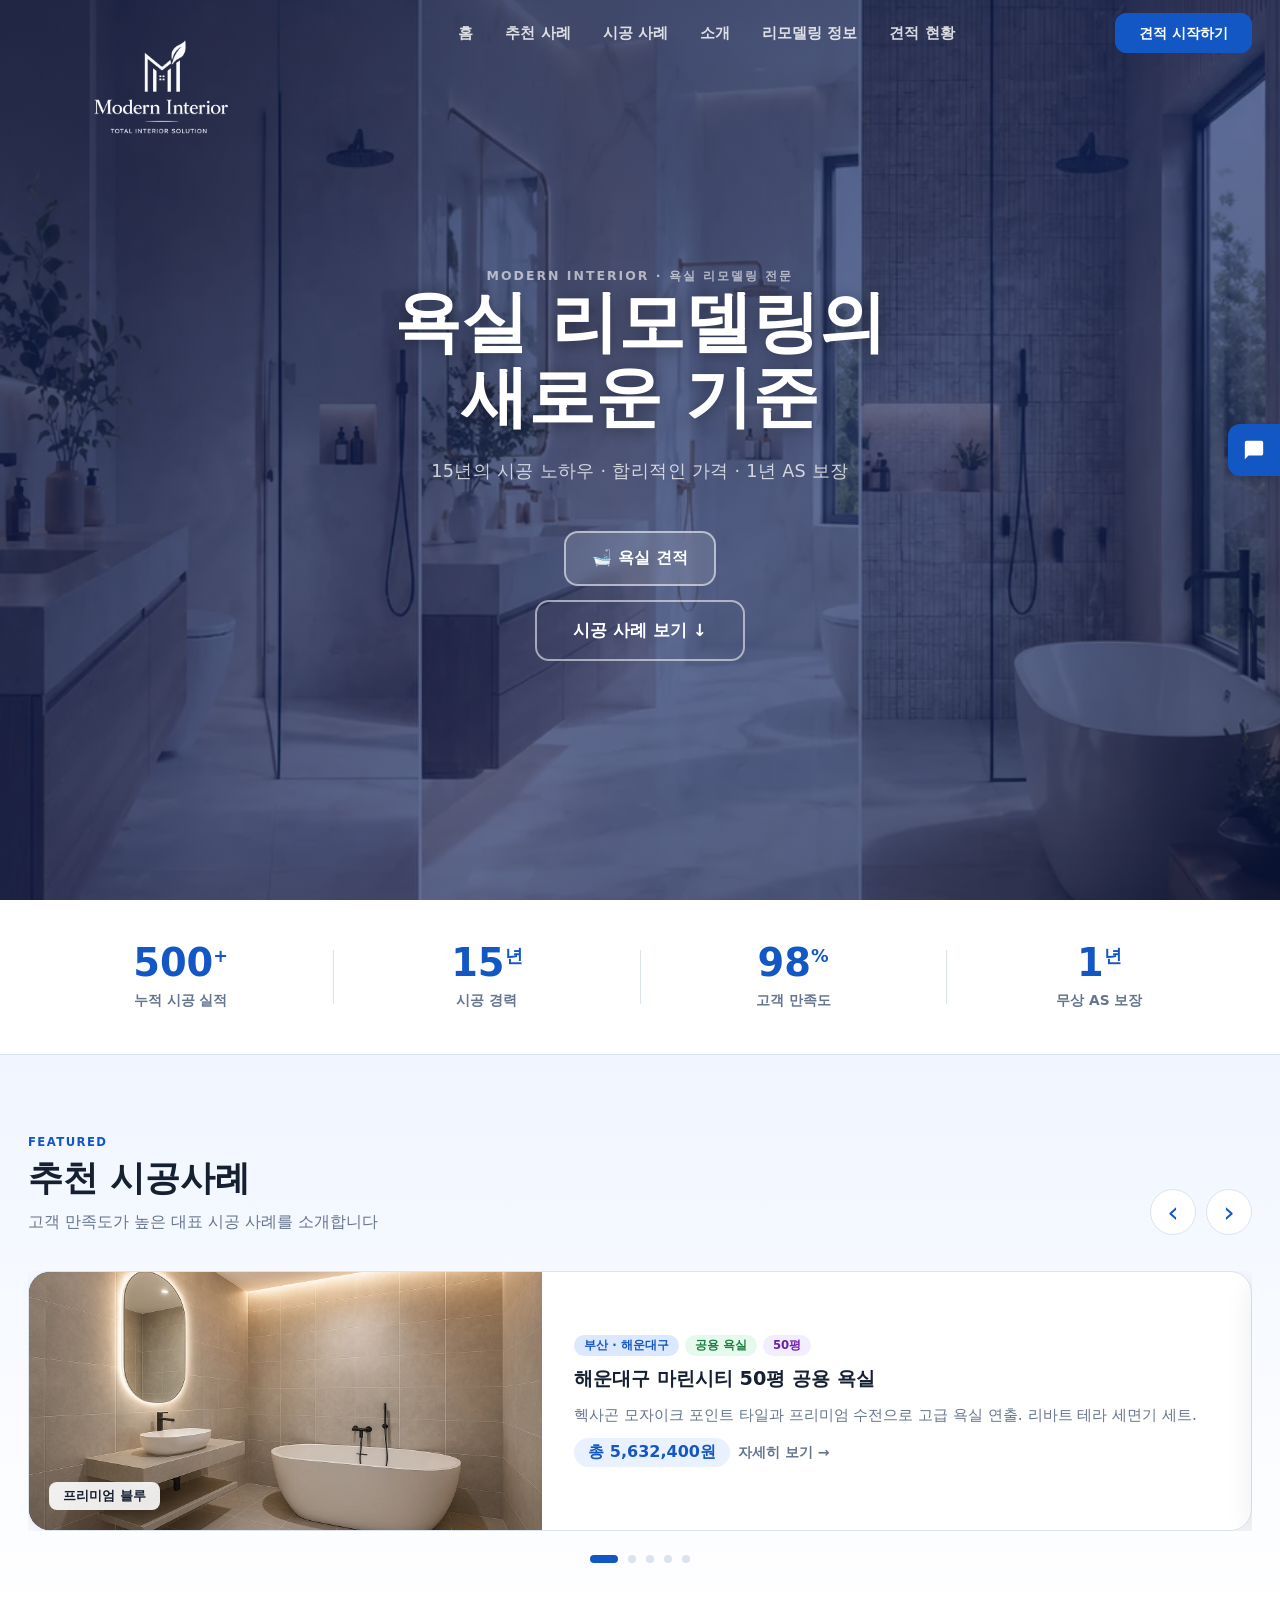
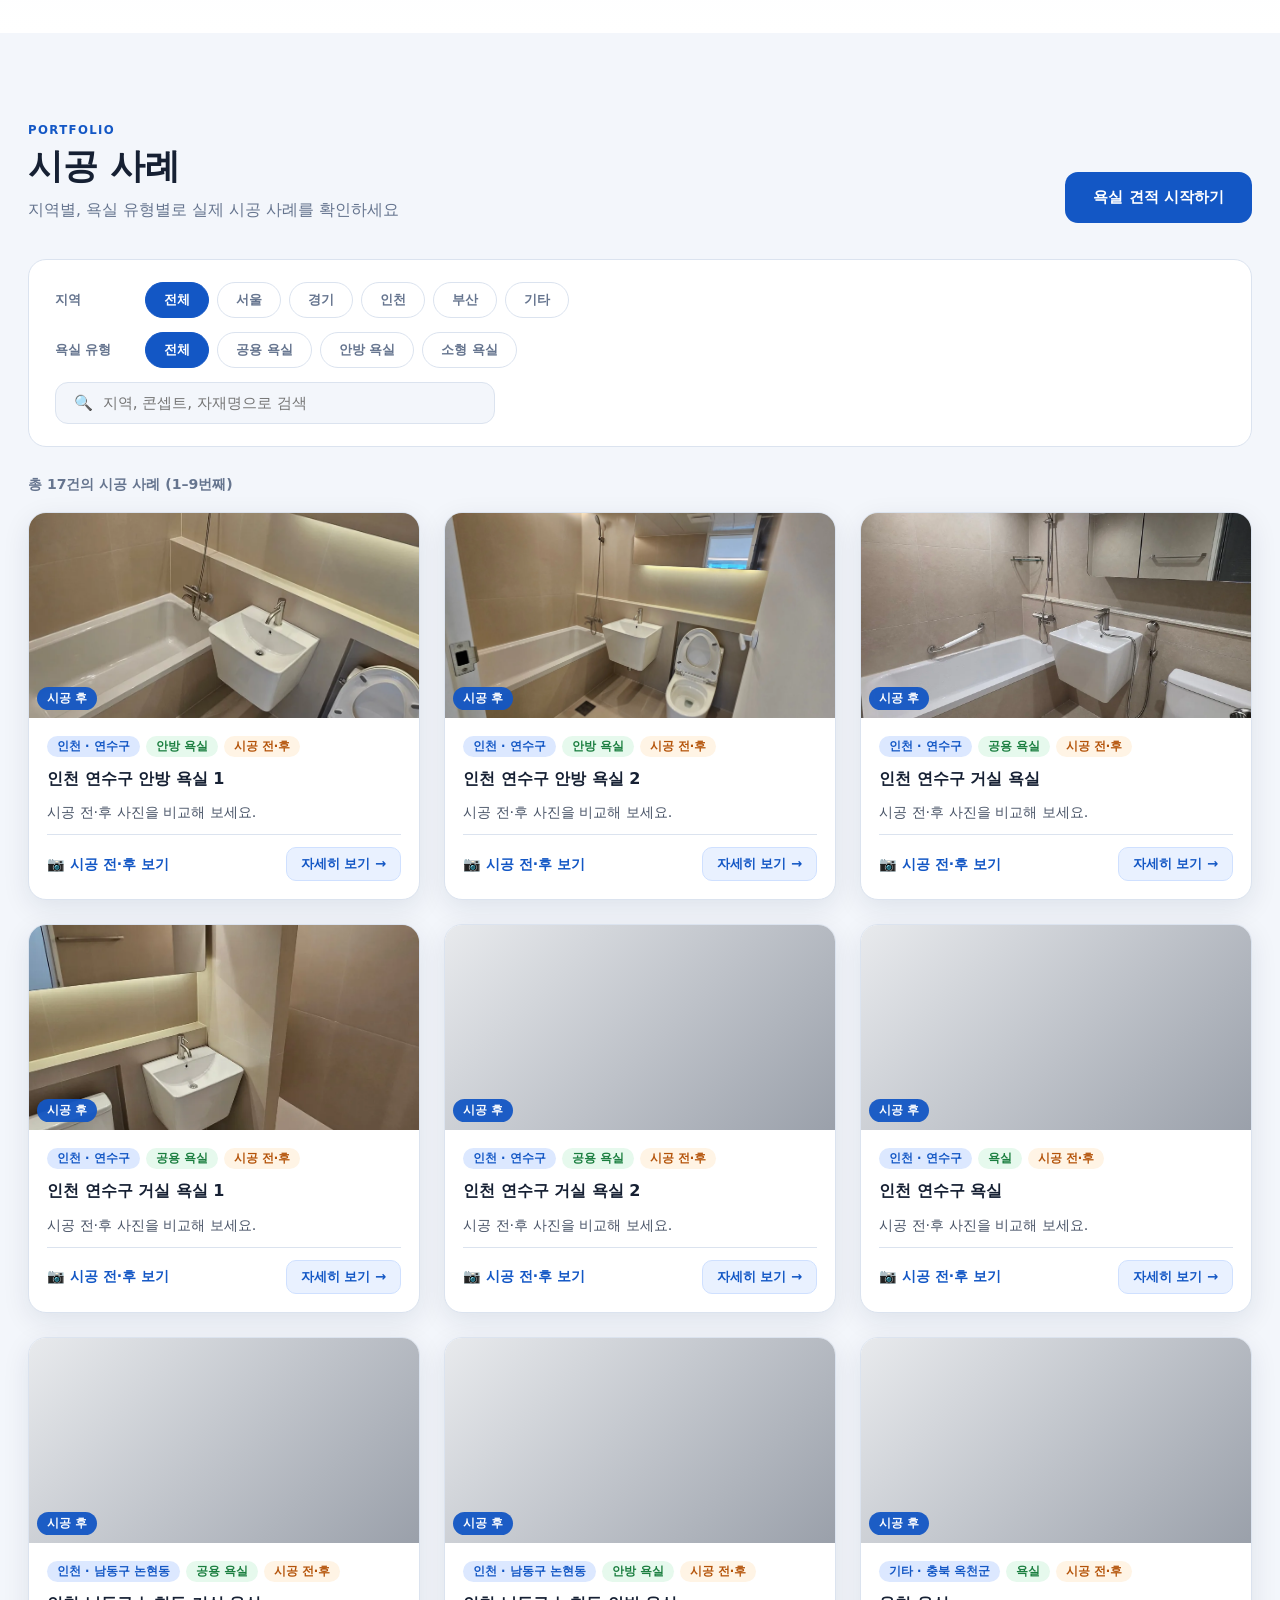
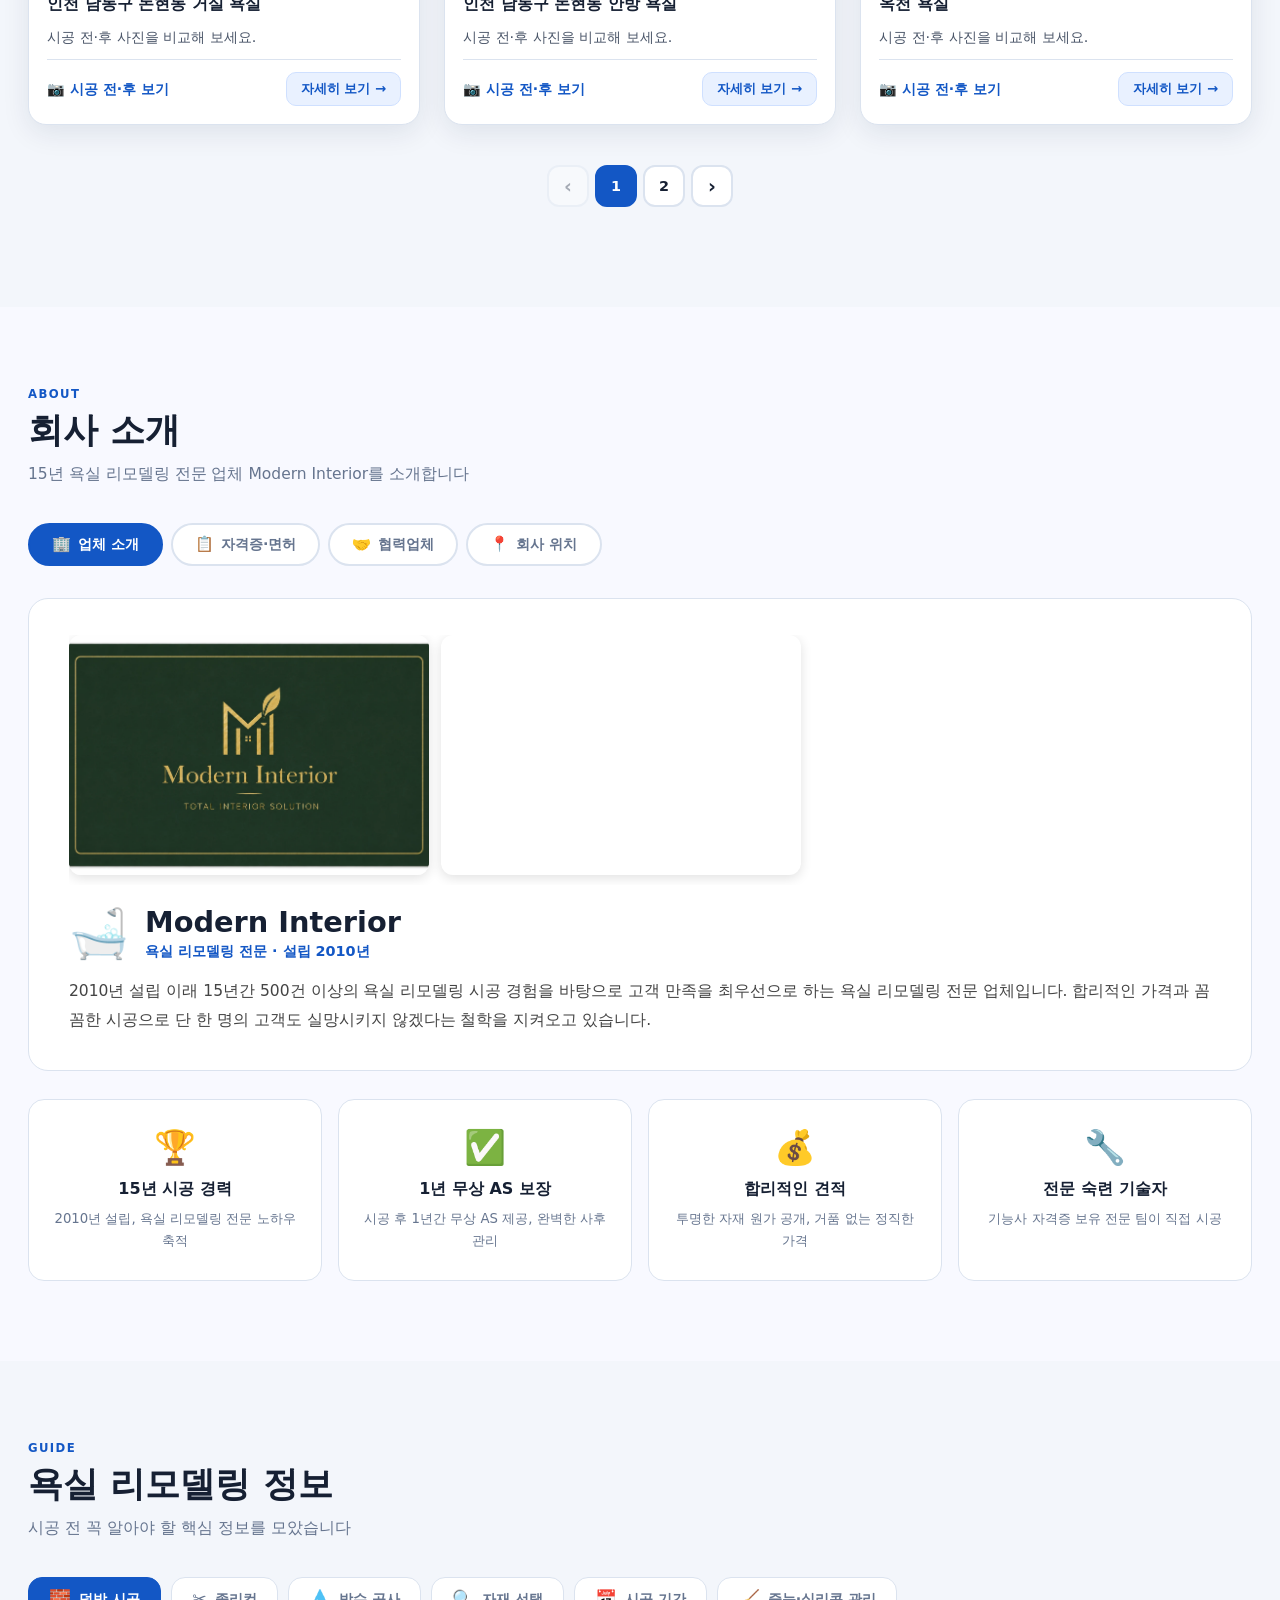
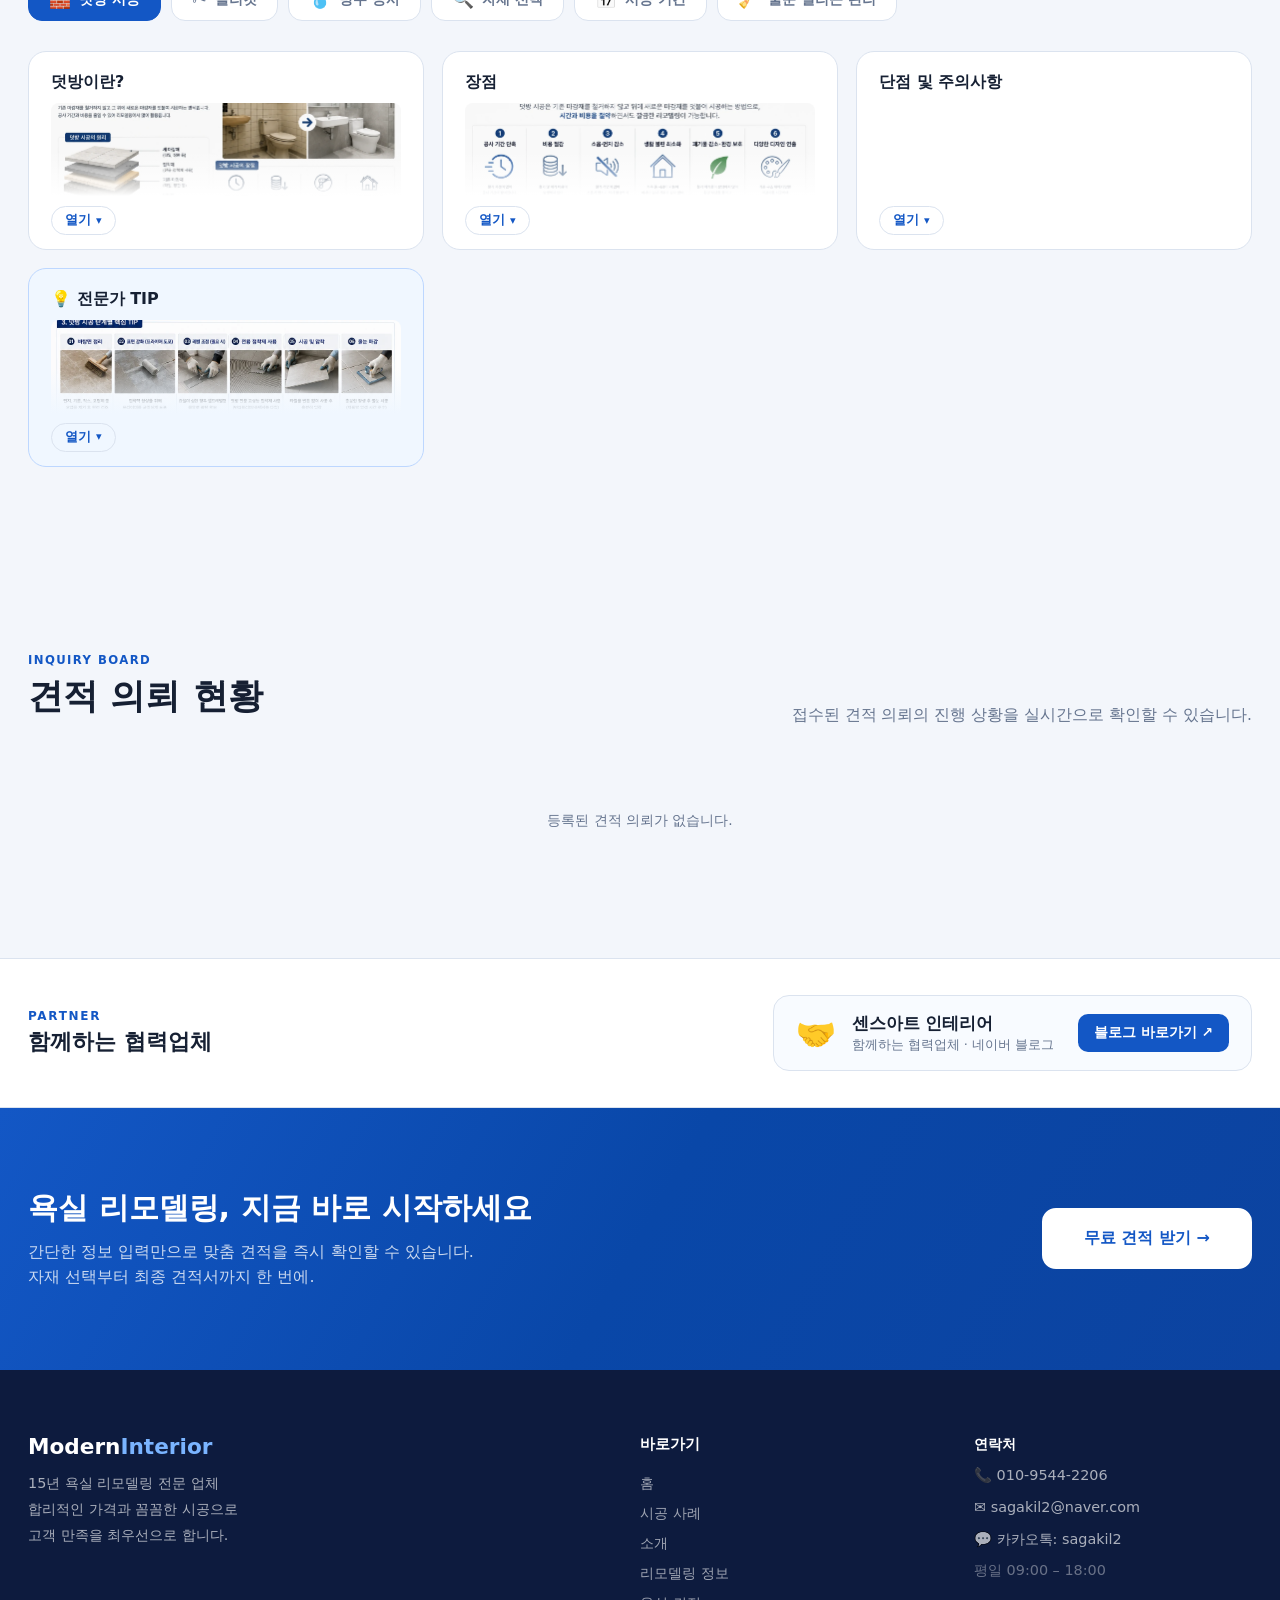
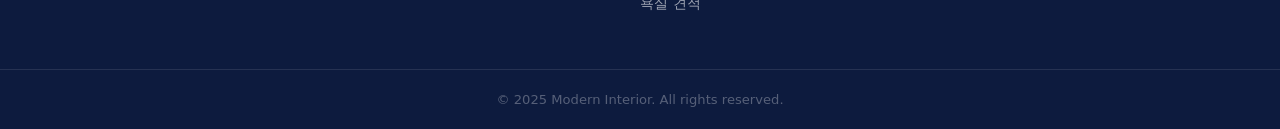
==== commit 04ea4ec7: "상가인테리어 보류" ====
--- a/index.html
+++ b/index.html
@@ -24,12 +24,15 @@
       <li><a href="#inquiries" class="nav-link">견적 현황</a></li>
     </ul>
     <div class="nav-cta-wrap" id="navCtaWrap">
+      <!-- [보류] 상가·종합인테리어 견적을 다시 열 때: 아래 '드롭다운 버전' 주석을 풀고, 바로 아래 링크(<a class="nav-cta" ...>) 한 줄을 지우세요.
       <button class="nav-cta" id="navCtaBtn">견적 시작하기 ▾</button>
       <div class="nav-cta-menu">
         <a href="./bathroom.html" class="nav-cta-item">🛁 욕실 견적</a>
         <a href="./commercial.html" class="nav-cta-item">🏪 상가 견적</a>
         <a href="./interior.html" class="nav-cta-item">🏠 종합인테리어</a>
       </div>
+      -->
+      <a class="nav-cta" id="navCtaBtn" href="./bathroom.html">견적 시작하기</a>
     </div>
   </div>
 </nav>
@@ -44,8 +47,10 @@
     <p class="hero-sub">15년의 시공 노하우 · 합리적인 가격 · 1년 AS 보장</p>
     <div class="hero-btns">
       <a href="./bathroom.html" class="hero-est-btn">🛁 욕실 견적</a>
+      <!-- [보류] 상가·종합인테리어 견적 (다시 열 때 주석 해제)
       <a href="./commercial.html" class="hero-est-btn">🏪 상가 견적</a>
       <a href="./interior.html" class="hero-est-btn">🏠 종합인테리어</a>
+      -->
     </div>
     <div class="hero-btns" style="margin-top:14px">
       <a href="#cases" class="hero-btn-ghost">시공 사례 보기 ↓</a>
@@ -280,11 +285,13 @@
   // nav dropdown toggle (mobile click)
   const _navBtn = document.getElementById('navCtaBtn');
   const _navWrap = document.getElementById('navCtaWrap');
-  _navBtn.addEventListener('click', e => {
-    e.stopPropagation();
-    _navWrap.classList.toggle('open');
-  });
-  document.addEventListener('click', () => _navWrap.classList.remove('open'));
+  if (_navBtn && _navWrap && _navWrap.querySelector('.nav-cta-menu')) {   // 드롭다운 버전일 때만 동작
+    _navBtn.addEventListener('click', e => {
+      e.stopPropagation();
+      _navWrap.classList.toggle('open');
+    });
+    document.addEventListener('click', () => _navWrap.classList.remove('open'));
+  }
 </script>
 
 <script>
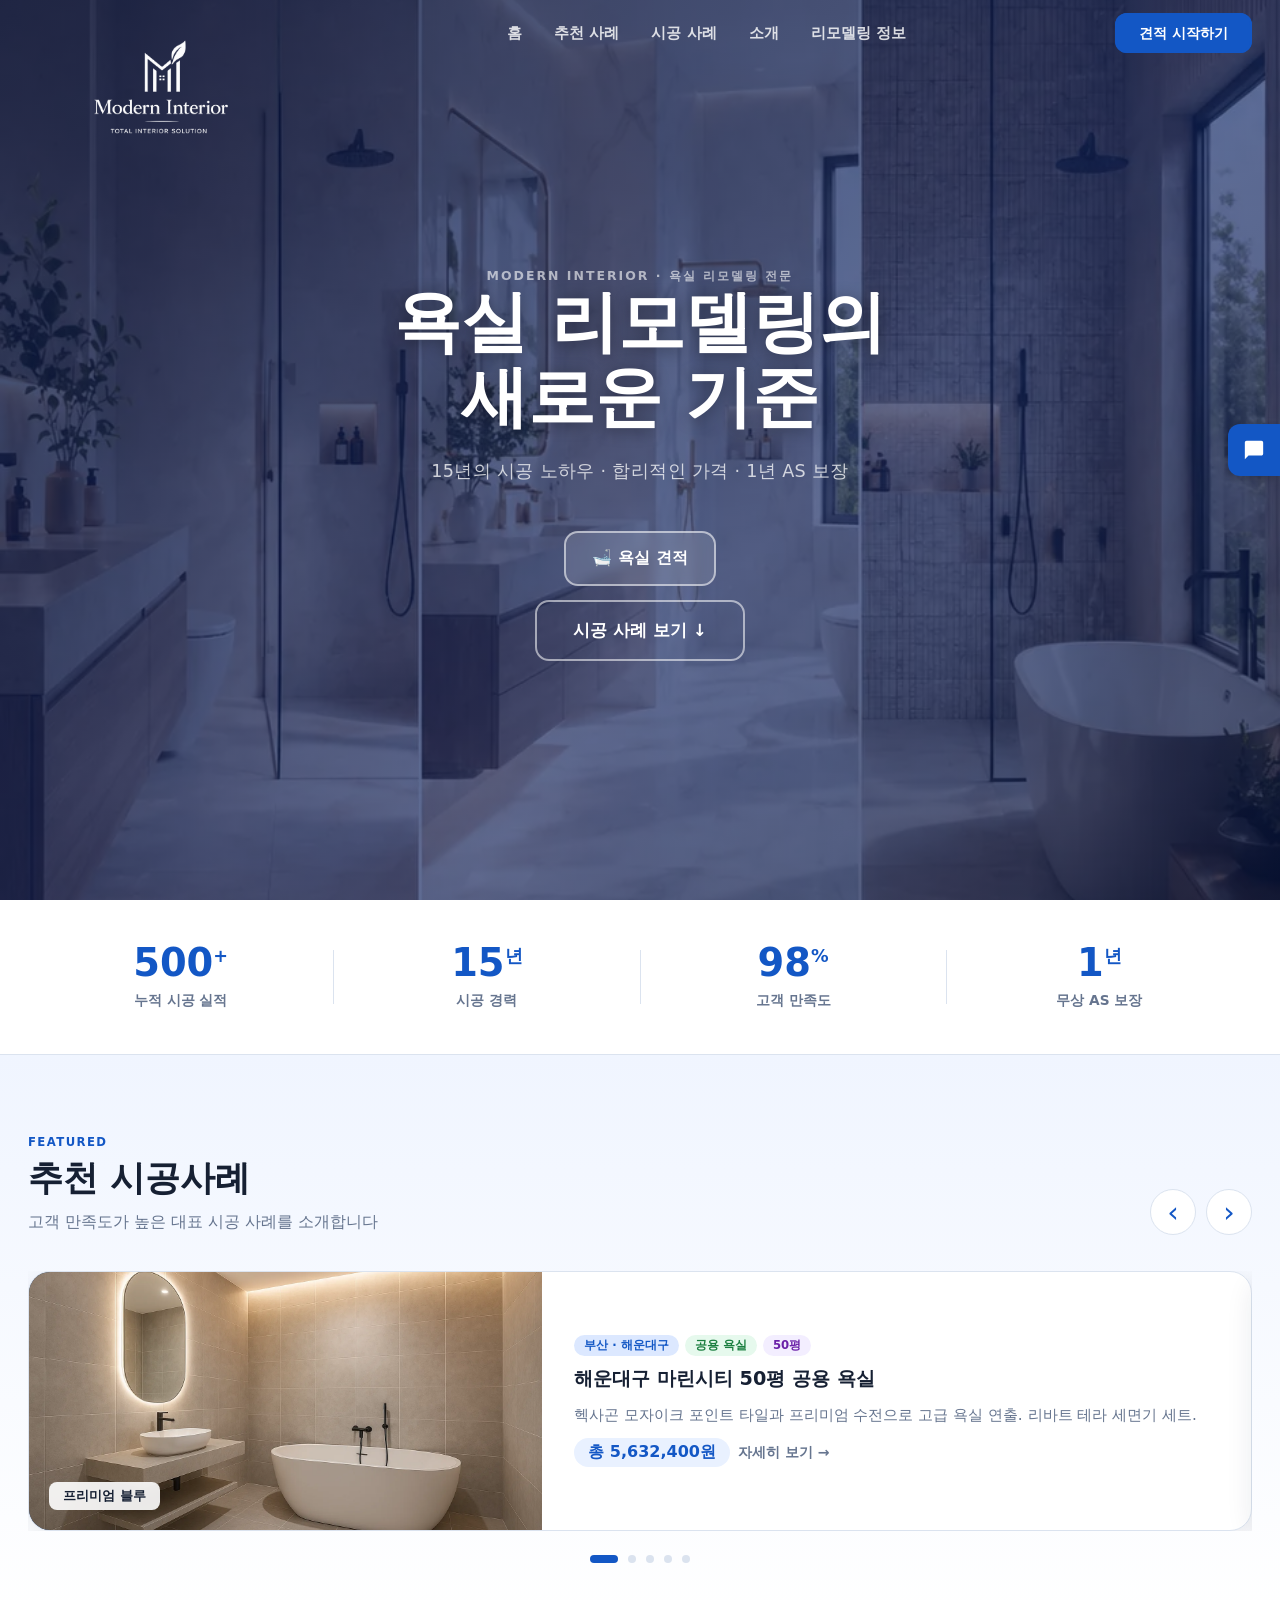
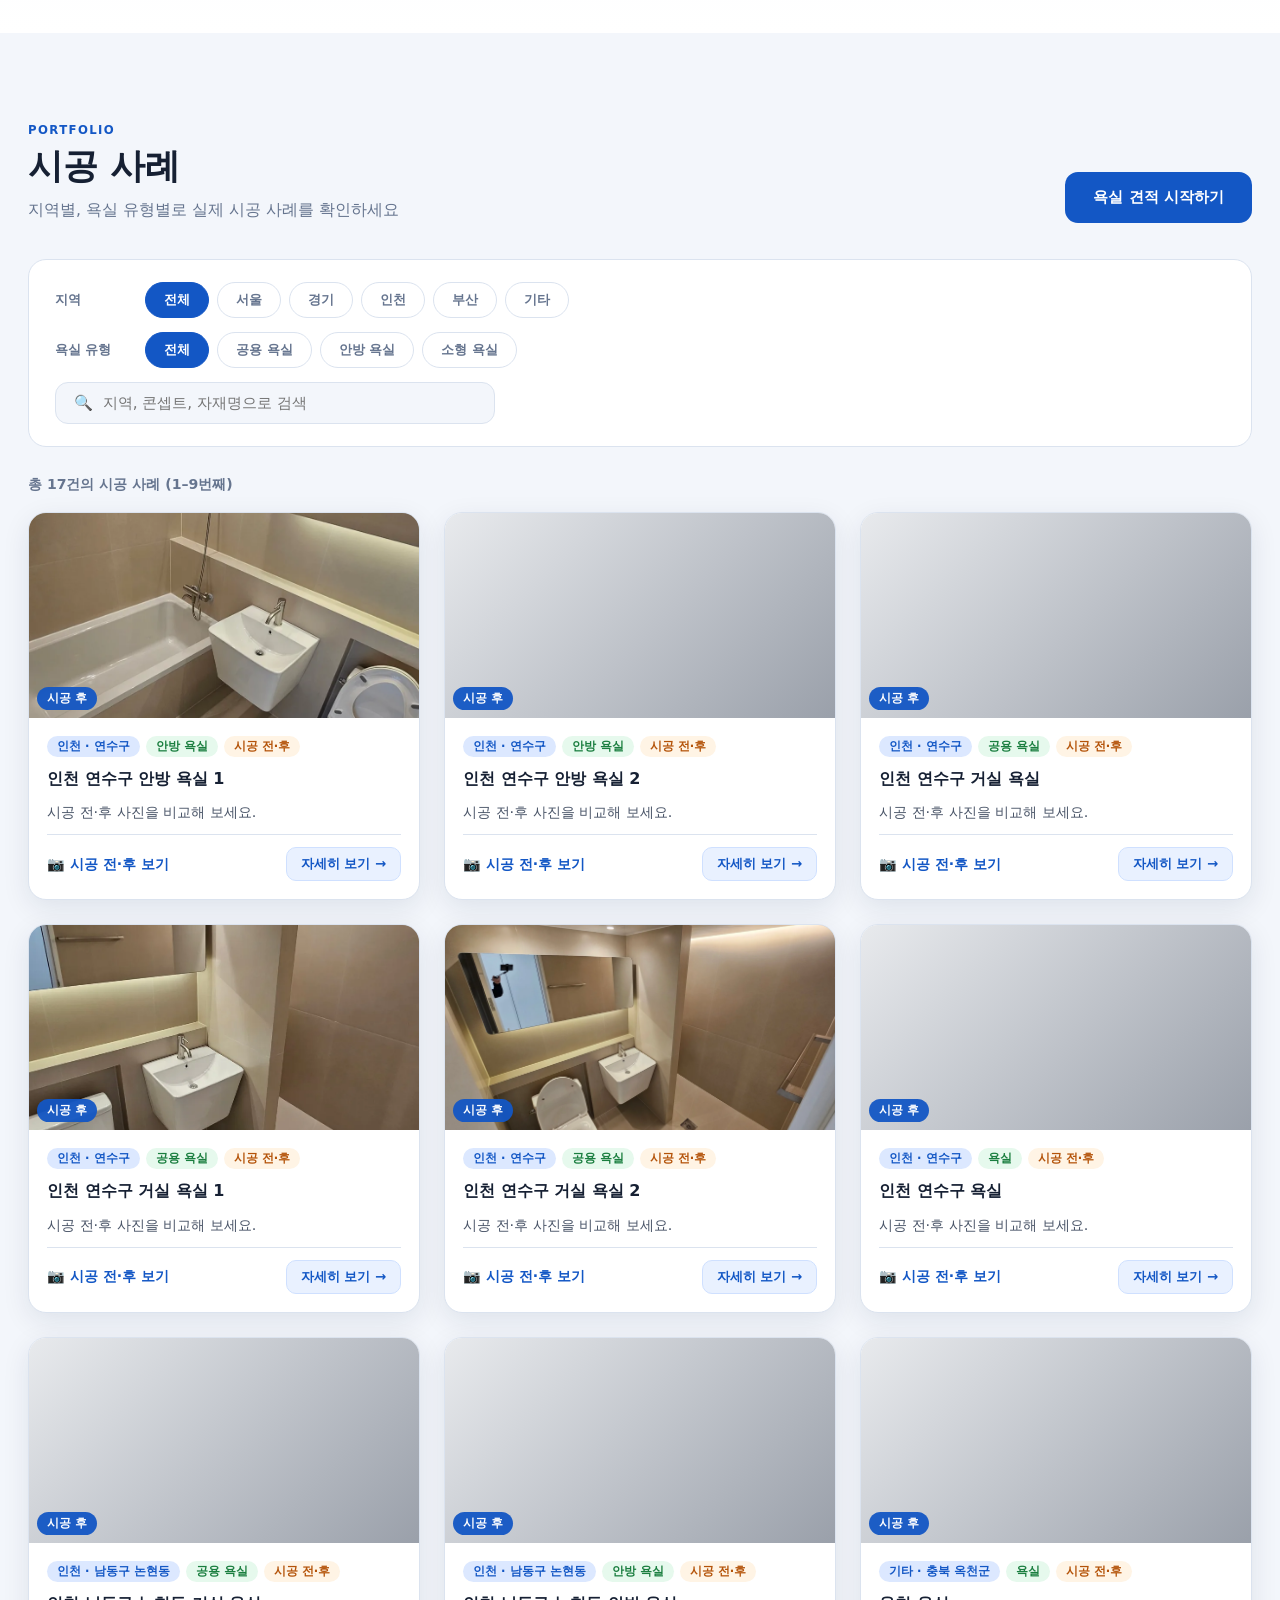
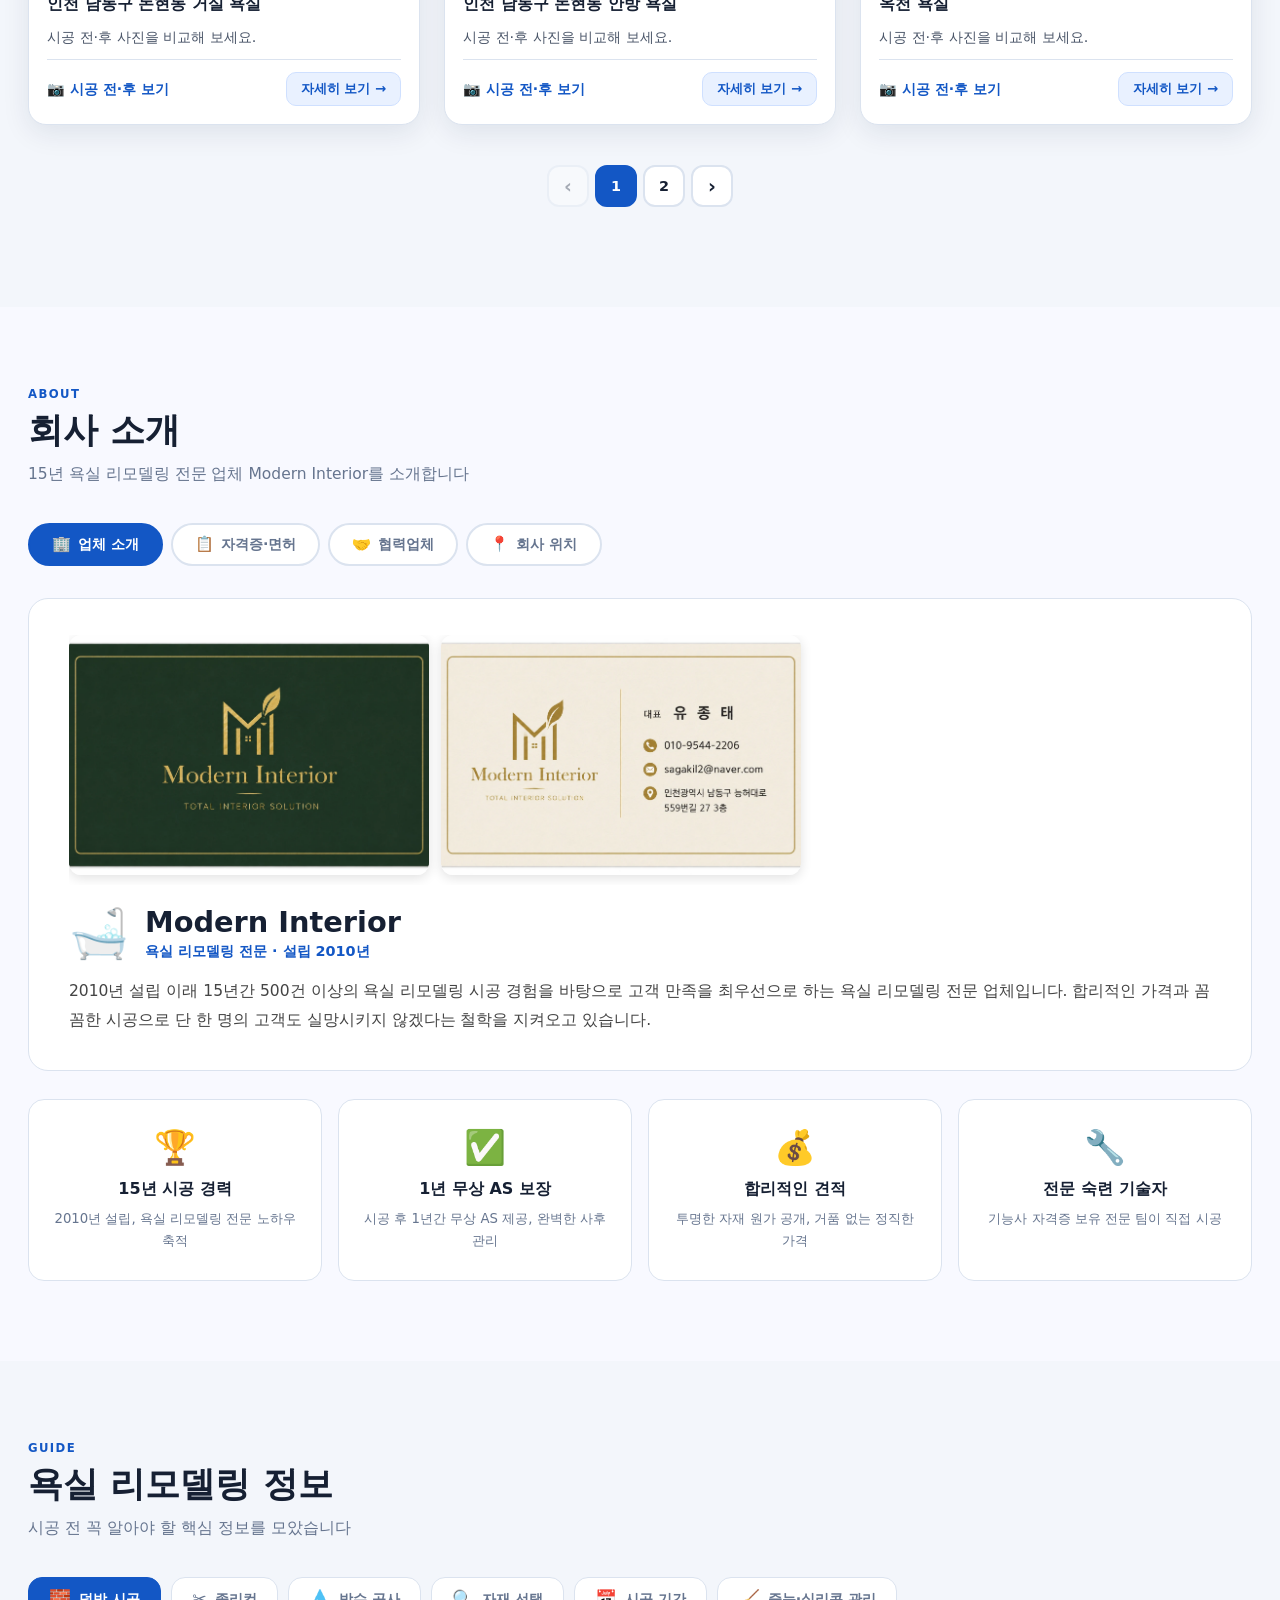
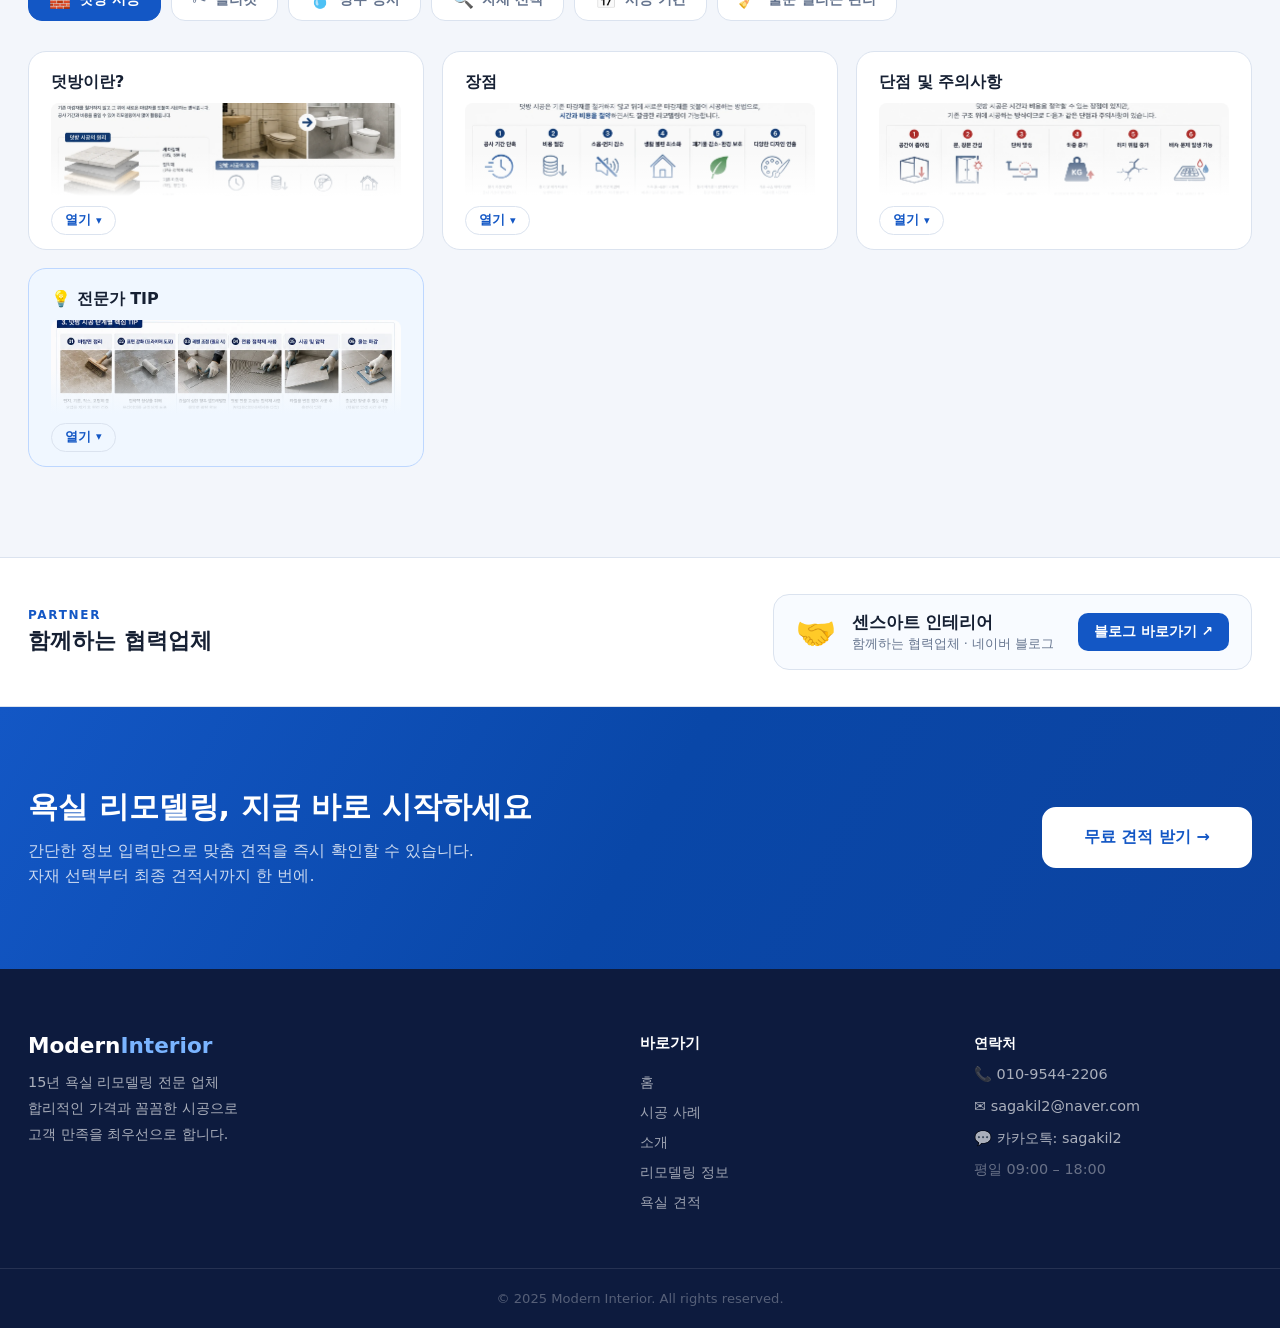
==== commit 0c26e5dc: "견적현황 제거" ====
--- a/index.html
+++ b/index.html
@@ -21,7 +21,9 @@
       <li><a href="#cases" class="nav-link">시공 사례</a></li>
       <li><a href="#about" class="nav-link">소개</a></li>
       <li><a href="#info" class="nav-link">리모델링 정보</a></li>
+      <!-- [보류] 견적 현황 메뉴 (다시 열 때 주석 해제)
       <li><a href="#inquiries" class="nav-link">견적 현황</a></li>
+      -->
     </ul>
     <div class="nav-cta-wrap" id="navCtaWrap">
       <!-- [보류] 상가·종합인테리어 견적을 다시 열 때: 아래 '드롭다운 버전' 주석을 풀고, 바로 아래 링크(<a class="nav-cta" ...>) 한 줄을 지우세요.
@@ -183,6 +185,7 @@
 </section>
 
 <!-- ═══════════════ 견적 의뢰 현황 게시판 ═══════════════ -->
+<!-- [보류] 견적 의뢰 현황 영역 — 이 브라우저에서 만든 문의만 보이던 목록이라 고객에게는 항상 비어 보여서 숨김. 다시 열려면 아래 주석(시작 줄과 끝 줄)을 지우세요.
 <section class="inq-board-section" id="inquiries">
   <div class="container">
     <div class="sec-head">
@@ -197,6 +200,7 @@
     </div>
   </div>
 </section>
+-->
 
 <!-- ═══════════════ PARTNER ═══════════════ -->
 <section class="partner-strip" id="partners" aria-label="협력업체">
--- a/home.css
+++ b/home.css
@@ -1217,3 +1217,20 @@
 }
 /* 정보 카드: 320px 폭 폰에서도 가로로 넘치지 않게 (최소 칸 너비가 320px 로 고정돼 있었음) */
 .info-tab-panel.active { grid-template-columns: repeat(auto-fill, minmax(min(100%, 320px), 1fr)); }
+
+/* ── 견적 의뢰 현황 표: 모바일에서 오른쪽이 잘리던 문제 ── */
+.inq-board-wrap { overflow-x: auto; -webkit-overflow-scrolling: touch; }   /* 넘치면 좌우로 밀어서 볼 수 있게 */
+@media (max-width: 680px) {
+  /* 핵심 4칸(유형·주소·의뢰 날짜·진행 상태)만 표시해서 화면 안에 들어오게 함 */
+  .inq-board-table th:nth-child(1), .inq-board-table td:nth-child(1),
+  .inq-board-table th:nth-child(4), .inq-board-table td:nth-child(4),
+  .inq-board-table th:nth-child(5), .inq-board-table td:nth-child(5) { display: none; }
+  .inq-board-table th:nth-child(3), .inq-board-table td:nth-child(3) { display: table-cell; }
+  .inq-board-table th, .inq-board-table td { padding: 10px 8px; }
+  .inq-board-table td { font-size: .82rem; word-break: keep-all; }
+}
+@media (max-width: 380px) {
+  .inq-board-table th, .inq-board-table td { padding: 10px 5px; }
+  .inq-board-table td { font-size: .78rem; }
+  .inq-board-table th { font-size: .72rem; letter-spacing: 0; }
+}
